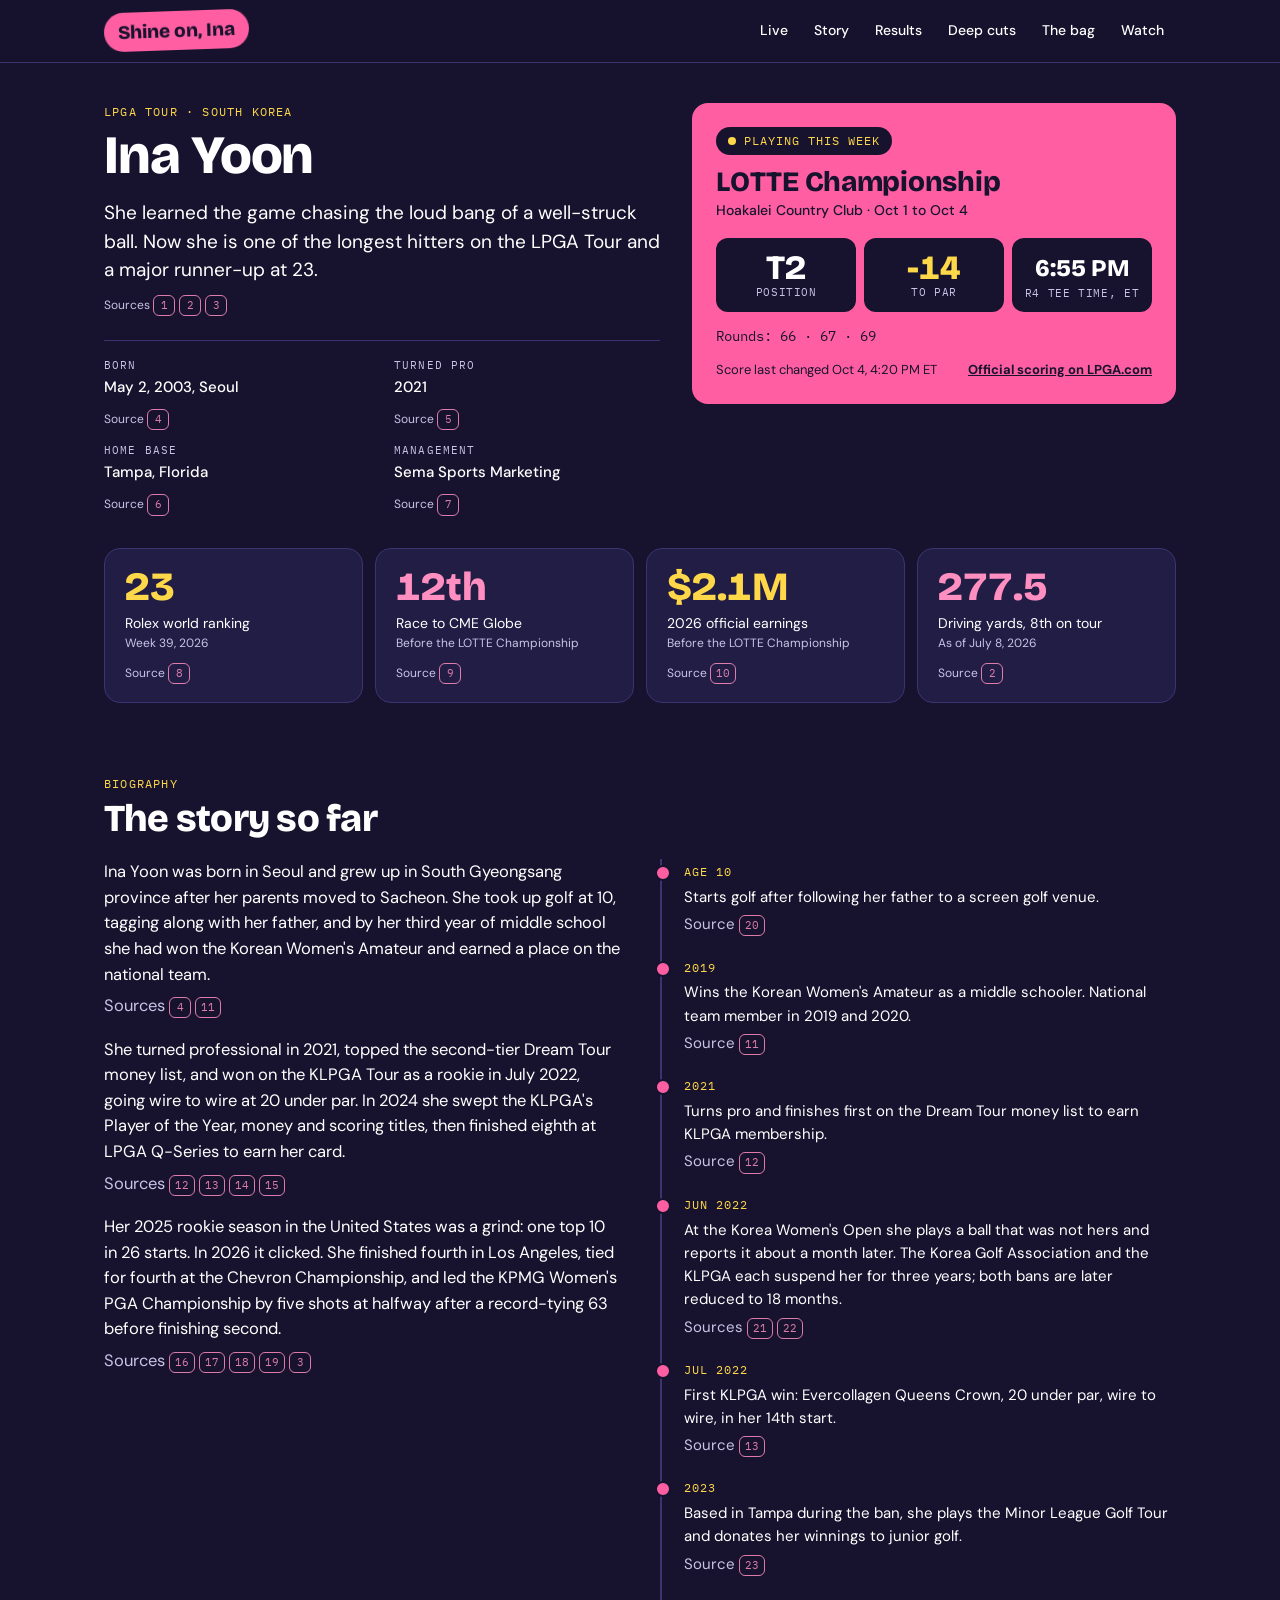
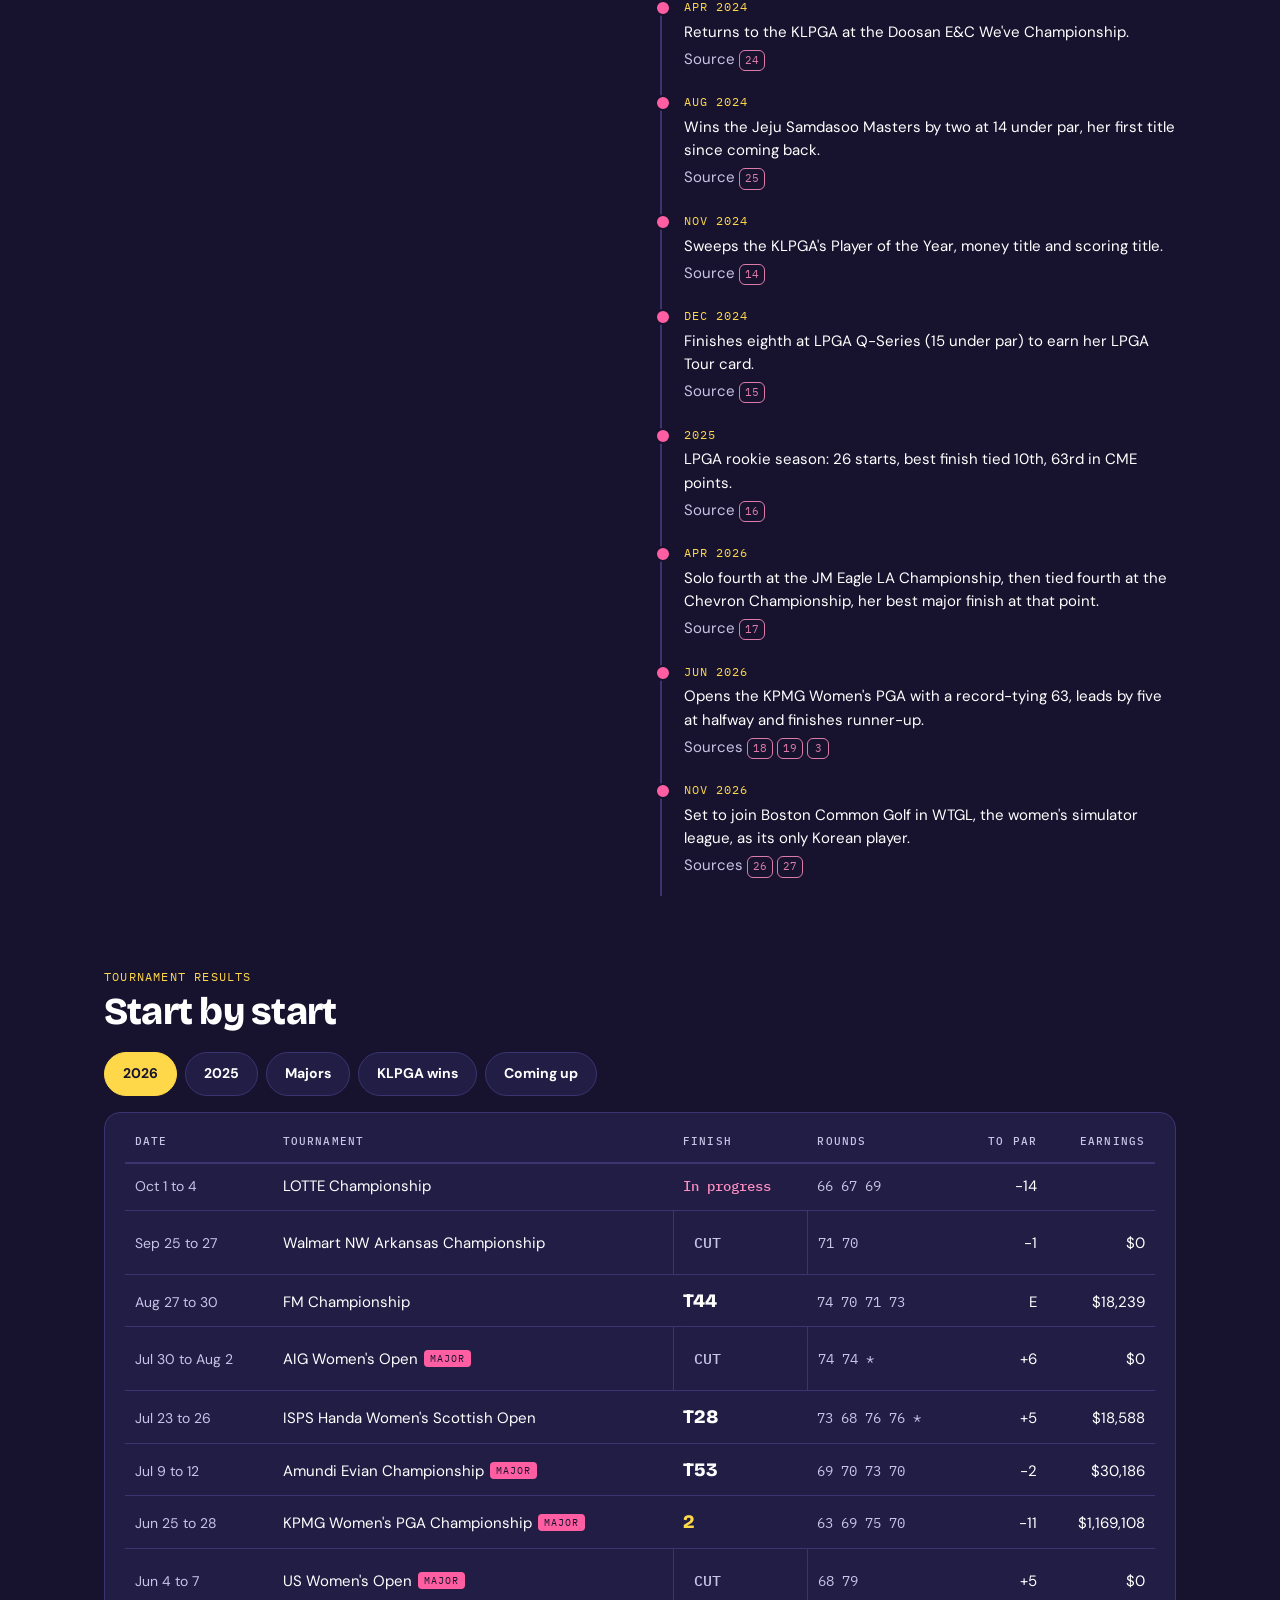
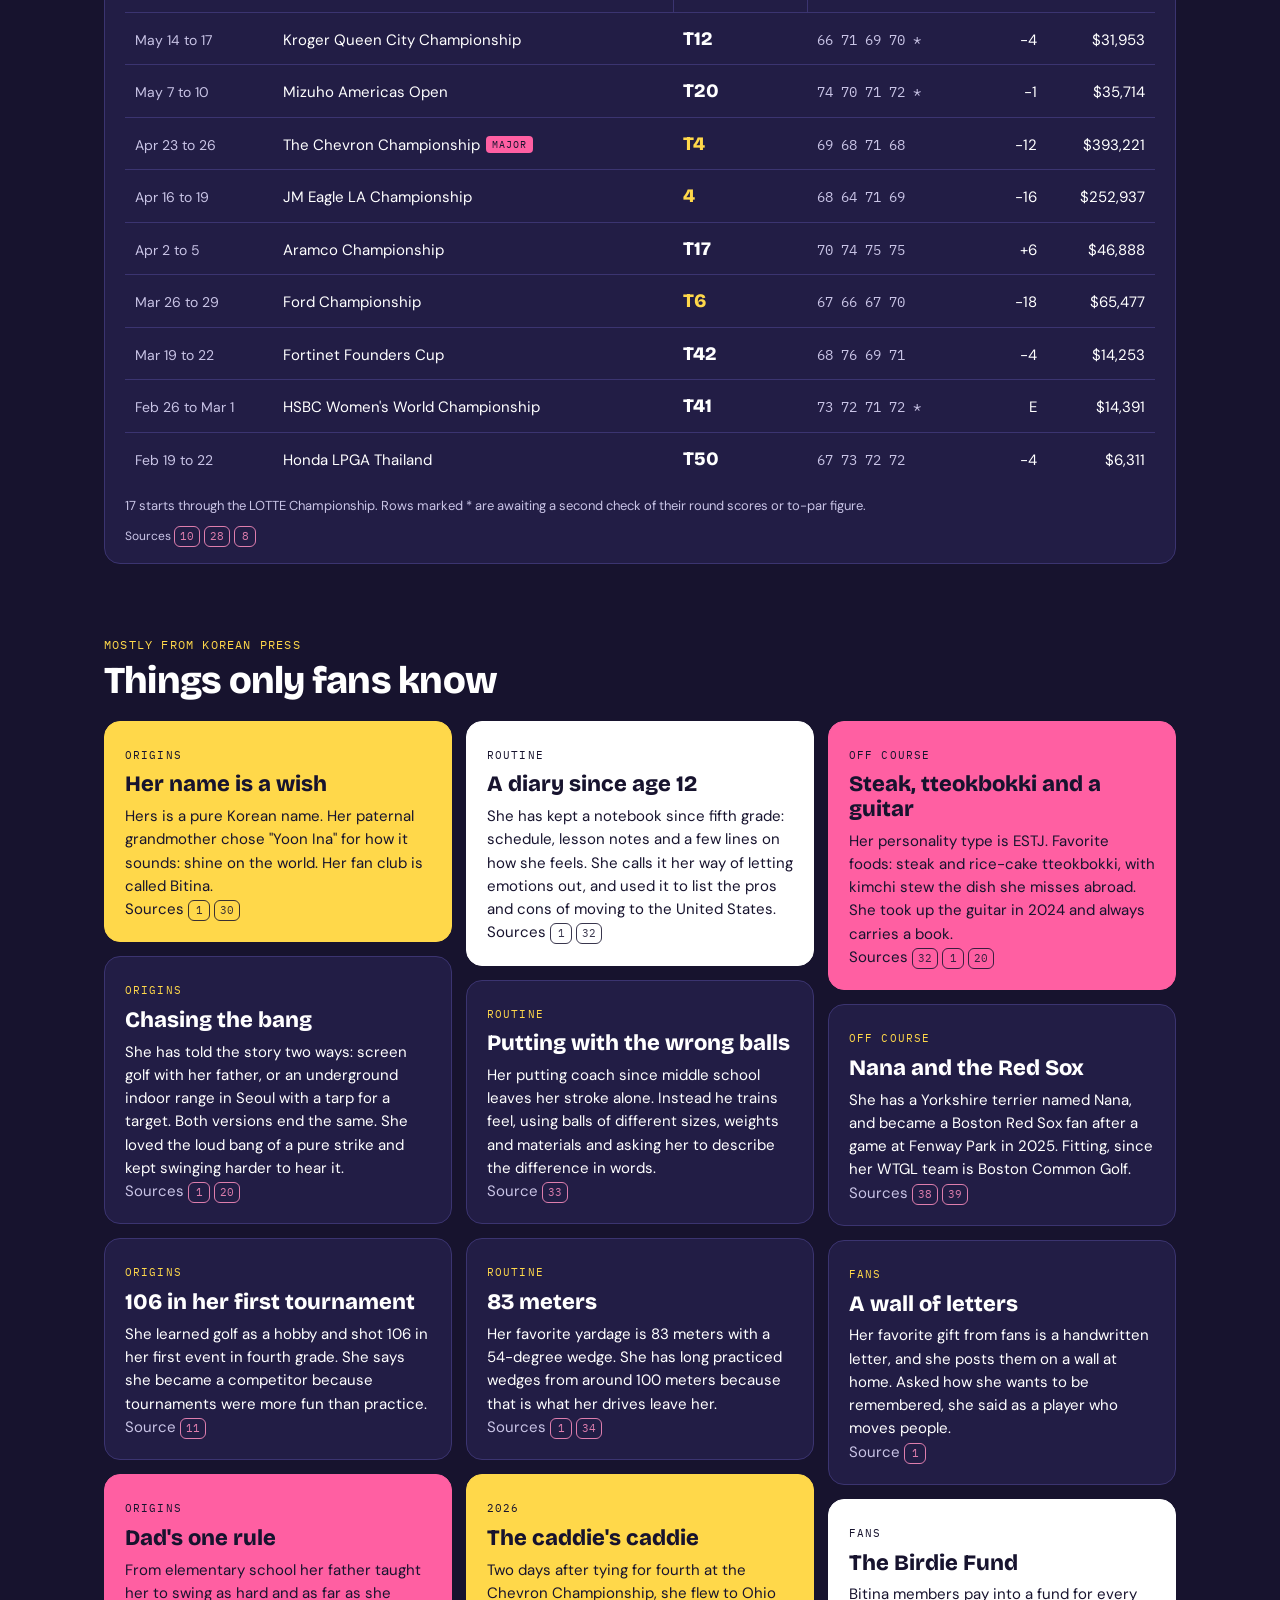
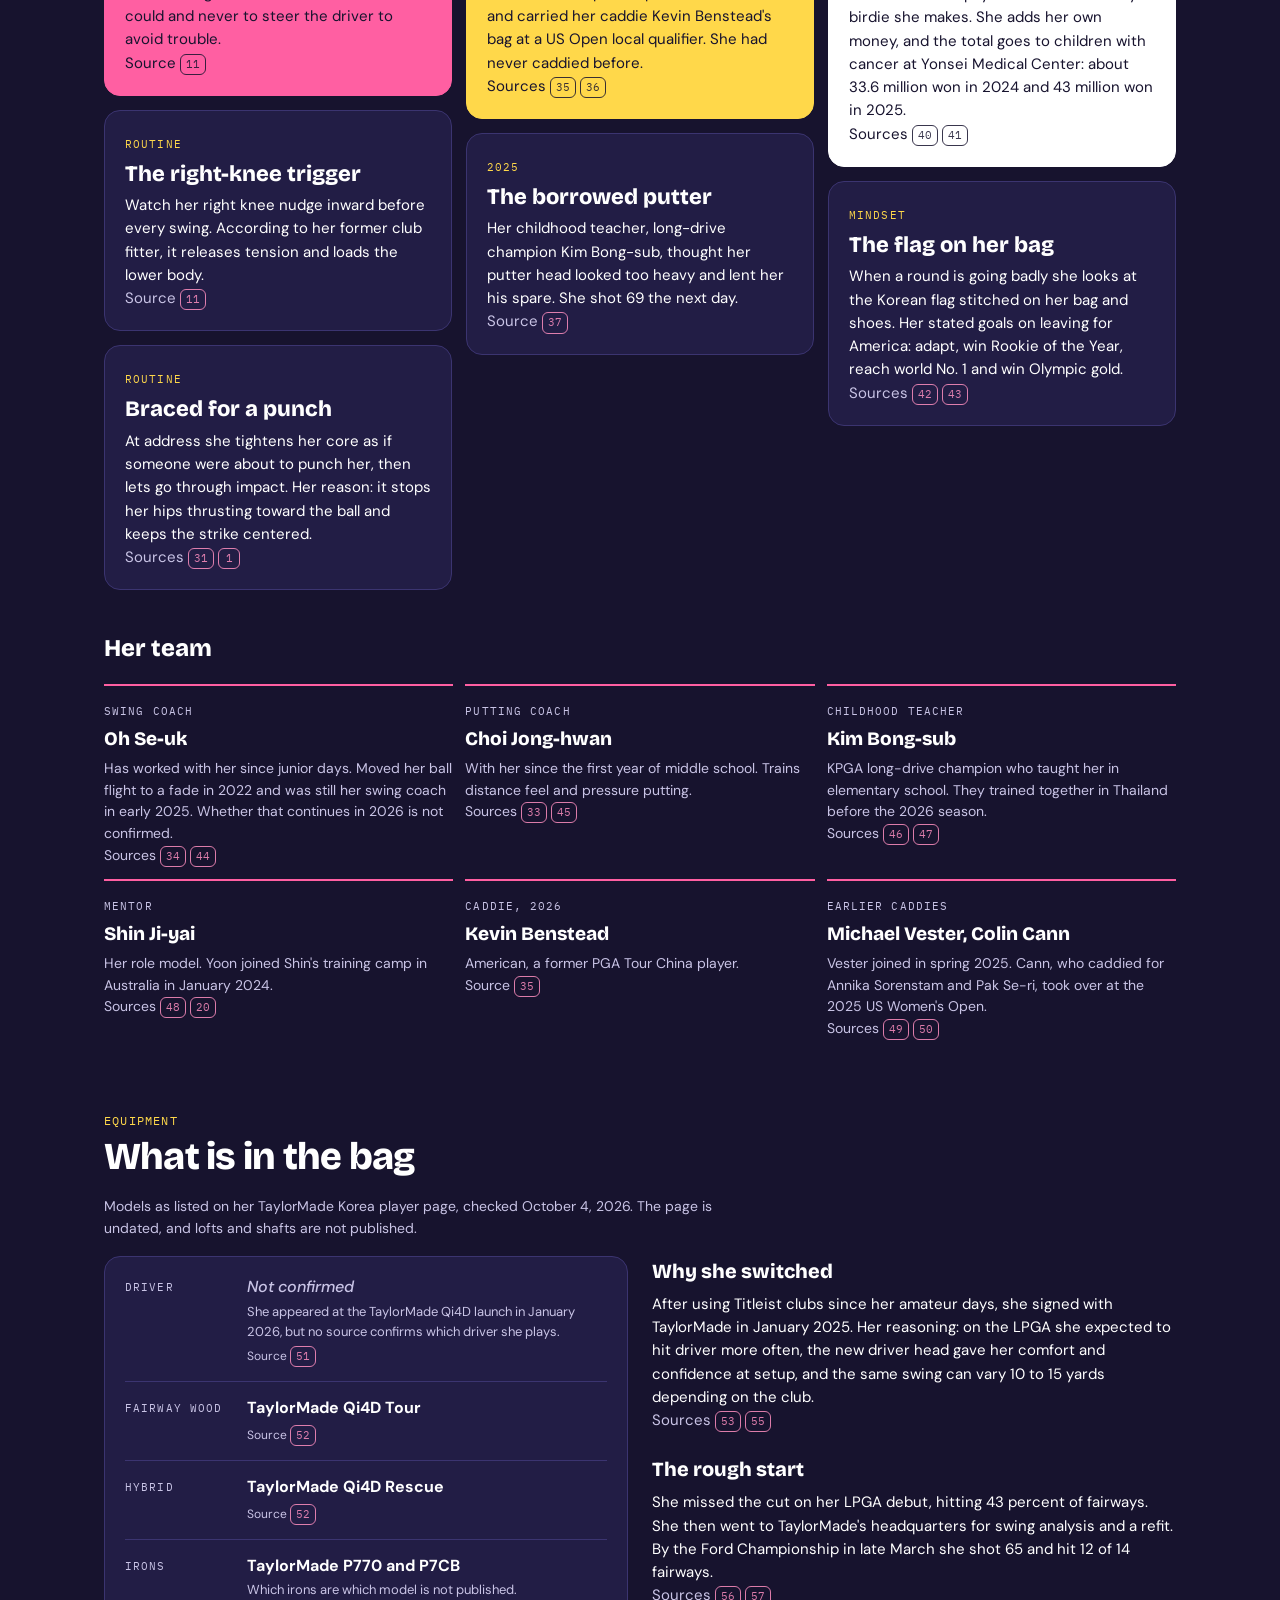
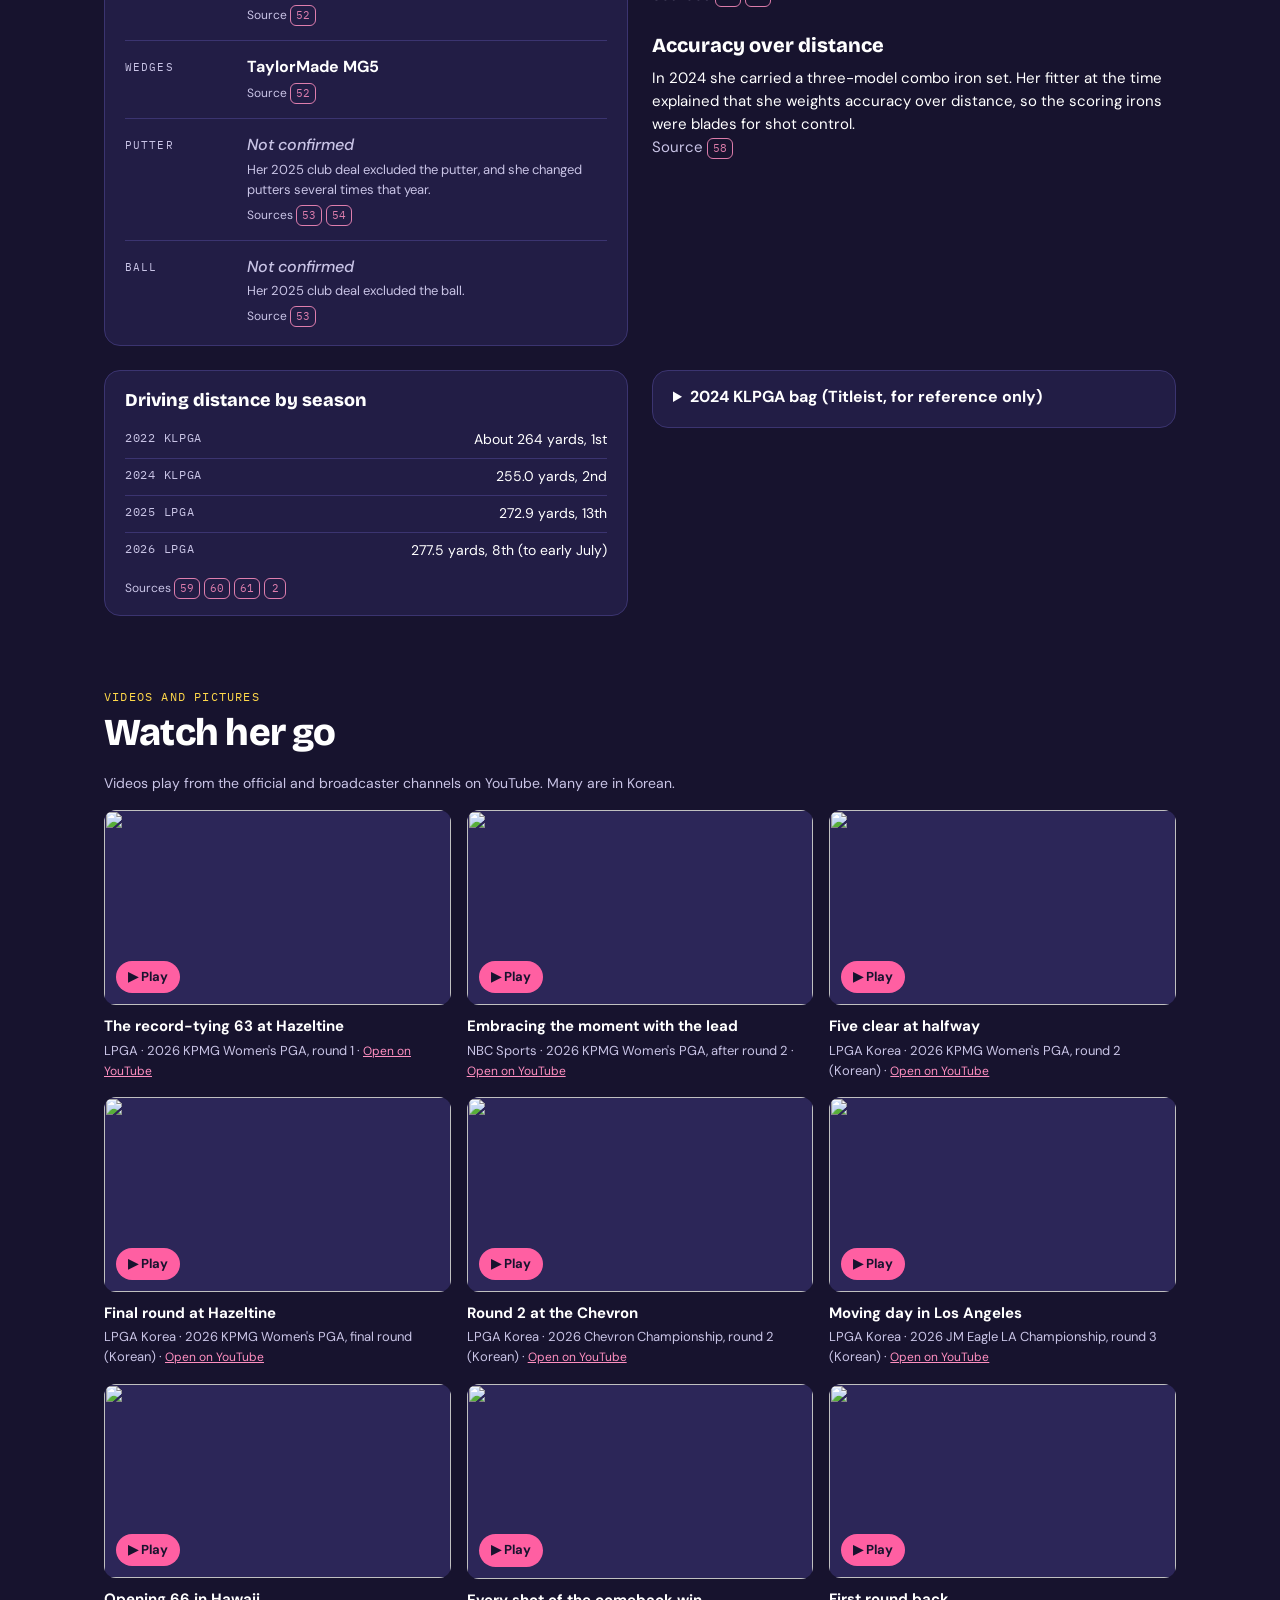
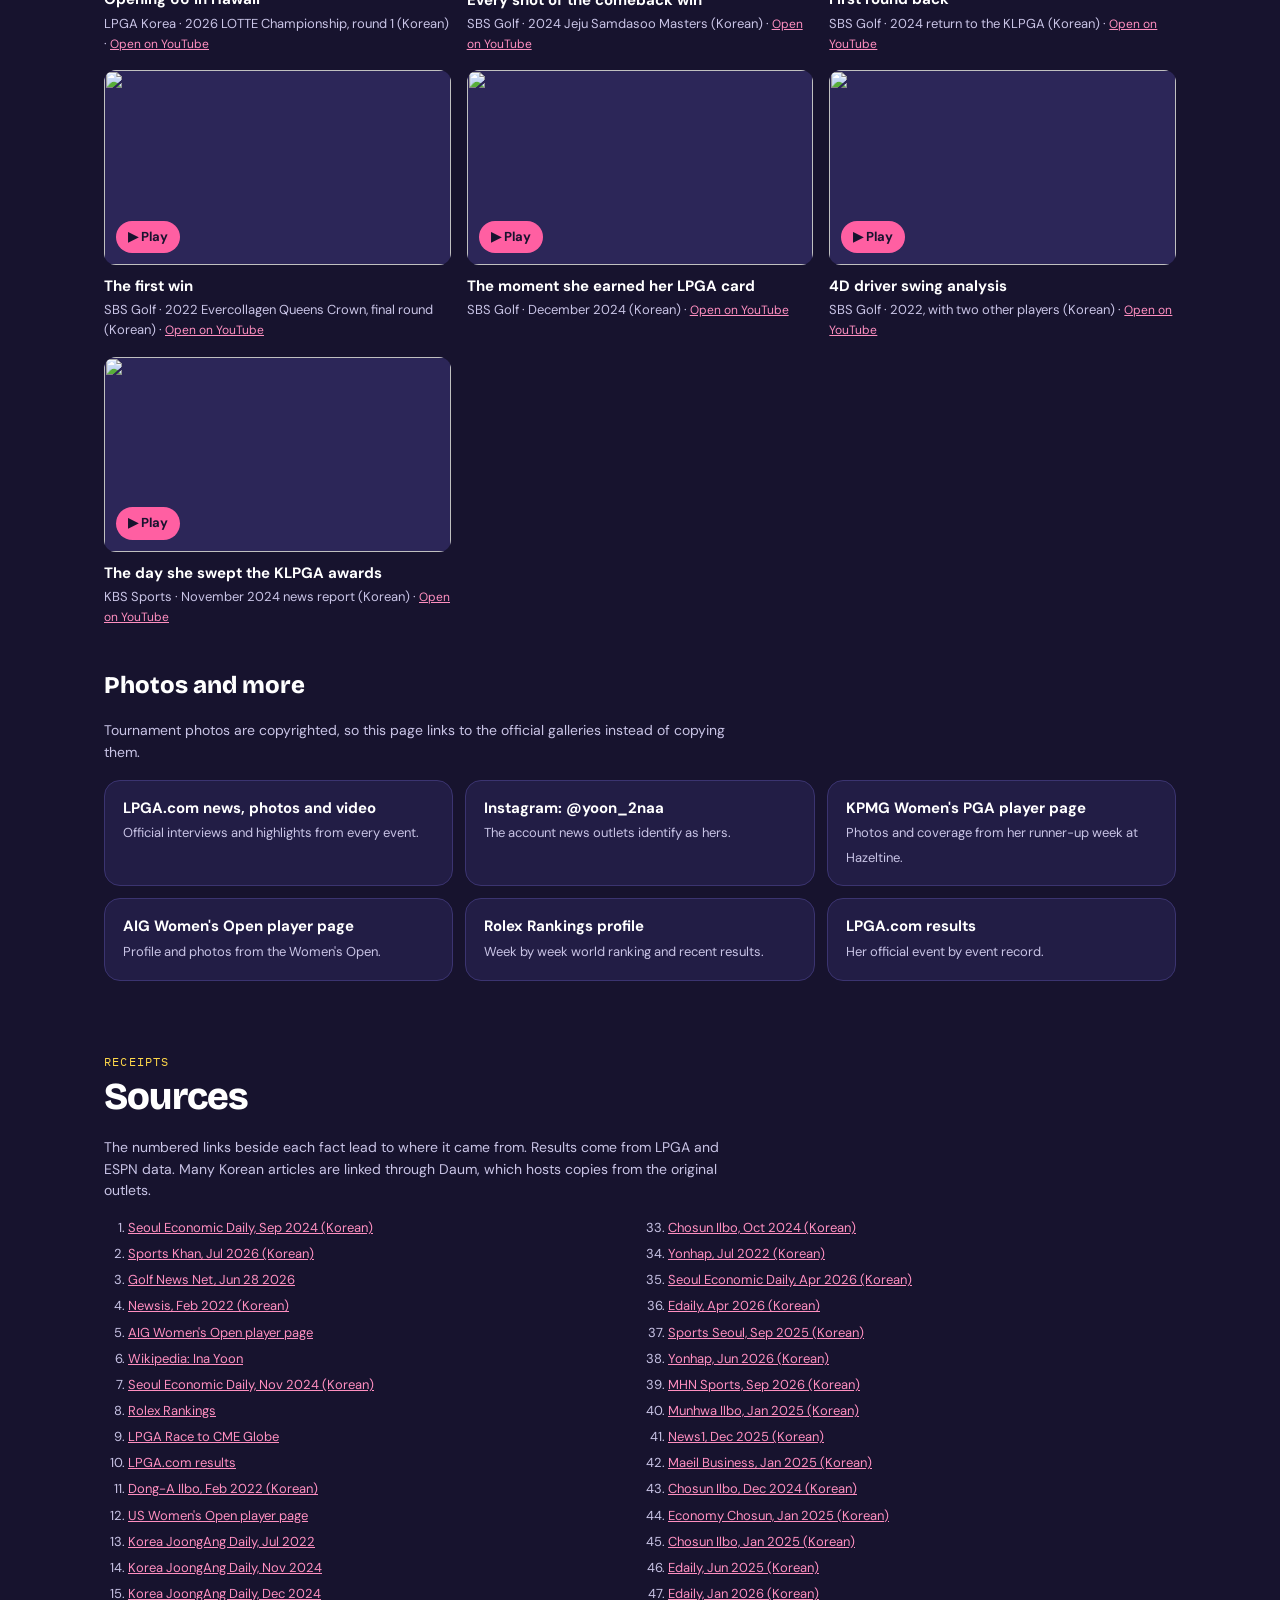
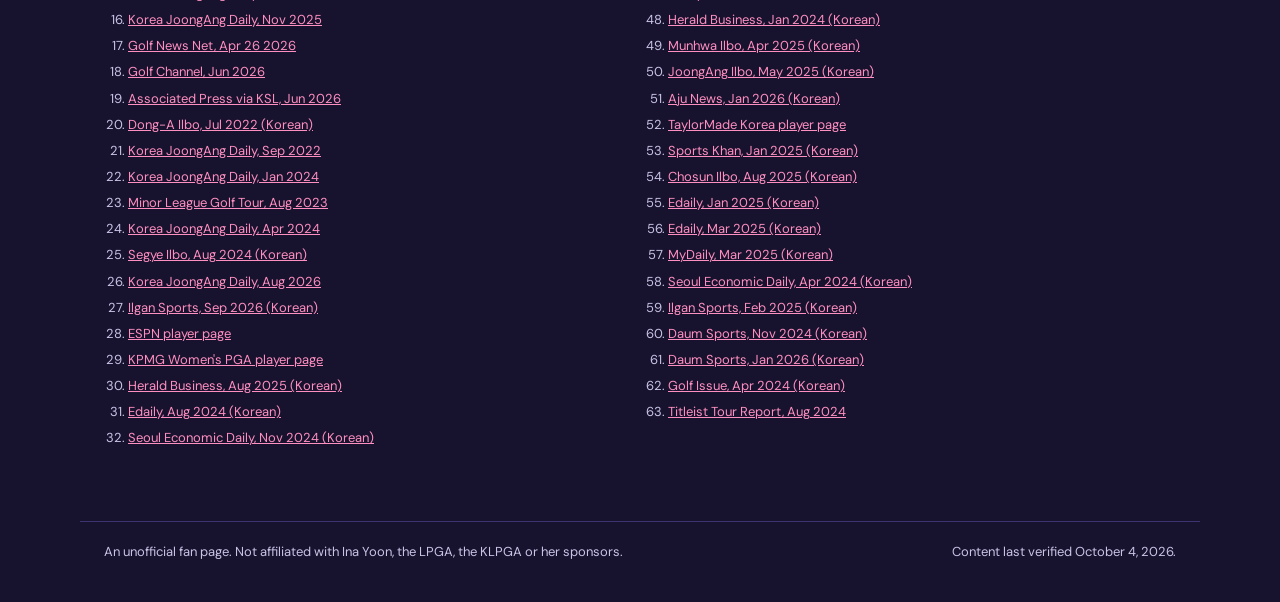
==== index.html @ caa96d56 "Add files via upload" ====
<!doctype html>
<html lang="en">
<head>
<meta charset="utf-8">
<meta name="viewport" content="width=device-width, initial-scale=1">
<title>Ina Yoon Fan Page: Scores, Stories and Deep Cuts</title>
<meta name="description" content="An unofficial fan page for LPGA golfer Ina Yoon: live tournament progress, results, biography, what is in her bag, and stories from Korean press.">
<link rel="preconnect" href="https://fonts.googleapis.com">
<link rel="preconnect" href="https://fonts.gstatic.com" crossorigin>
<link rel="stylesheet" href="https://fonts.googleapis.com/css2?family=Bricolage+Grotesque:opsz,wght@12..96,600;12..96,800&family=DM+Sans:wght@400;500;700&family=IBM+Plex+Mono:wght@400;500&display=swap">
<link rel="icon" href="assets/favicon.svg" type="image/svg+xml">
<link rel="stylesheet" href="assets/style.css">
</head>
<body>
<a class="skip" href="#main">Skip to content</a>

<header class="top">
  <div class="wrap top-in">
    <a class="brand" href="#top" aria-label="Ina Yoon fan page, back to top">Shine on, Ina</a>
    <nav aria-label="Sections">
      <a href="#live">Live</a>
      <a href="#story">Story</a>
      <a href="#results">Results</a>
      <a href="#deep-cuts">Deep cuts</a>
      <a href="#bag">The bag</a>
      <a href="#watch">Watch</a>
    </nav>
  </div>
</header>

<main id="main">
  <section id="top" class="wrap intro">
    <div class="intro-text">
      <p class="kicker" id="kicker"></p>
      <h1 id="name"></h1>
      <p class="quote" id="quote"></p>
      <dl class="facts" id="facts"></dl>
    </div>
    <aside id="live" class="live" aria-live="polite" aria-label="Current tournament"></aside>
  </section>

  <section class="wrap stats" id="stats" aria-label="Key numbers"></section>

  <section id="story" class="wrap sec">
    <div class="sec-head"><p class="label">Biography</p><h2>The story so far</h2></div>
    <div class="story">
      <div class="bio" id="bio"></div>
      <ol class="timeline" id="timeline"></ol>
    </div>
  </section>

  <section id="results" class="wrap sec">
    <div class="sec-head"><p class="label">Tournament results</p><h2>Start by start</h2></div>
    <div class="tabs" role="tablist" aria-label="Results views" id="tabs"></div>
    <div id="results-panel" class="panel" role="tabpanel"></div>
  </section>

  <section id="deep-cuts" class="wrap sec">
    <div class="sec-head"><p class="label">Mostly from Korean press</p><h2>Things only fans know</h2></div>
    <div class="cuts" id="cuts"></div>
    <h3 class="sub">Her team</h3>
    <div class="team" id="team"></div>
  </section>

  <section id="bag" class="wrap sec">
    <div class="sec-head"><p class="label">Equipment</p><h2>What is in the bag</h2></div>
    <p class="asof" id="bag-asof"></p>
    <div class="bag">
      <div id="bag-list" class="bag-list"></div>
      <div id="bag-story" class="bag-story"></div>
    </div>
    <div class="bag-extra">
      <div id="bag-numbers"></div>
      <details id="bag-old"></details>
    </div>
  </section>

  <section id="watch" class="wrap sec">
    <div class="sec-head"><p class="label">Videos and pictures</p><h2>Watch her go</h2></div>
    <p class="asof">Videos play from the official and broadcaster channels on YouTube. Many are in Korean.</p>
    <div class="videos" id="videos"></div>
    <h3 class="sub">Photos and more</h3>
    <p class="asof">Tournament photos are copyrighted, so this page links to the official galleries instead of copying them.</p>
    <div class="links" id="links"></div>
  </section>

  <section id="sources" class="wrap sec">
    <div class="sec-head"><p class="label">Receipts</p><h2>Sources</h2></div>
    <p class="asof">The numbered links beside each fact lead to where it came from. Results come from LPGA and ESPN data. Many Korean articles are linked through Daum, which hosts copies from the original outlets.</p>
    <ol class="sources" id="source-list"></ol>
  </section>
</main>

<footer class="wrap foot">
  <p>An unofficial fan page. Not affiliated with Ina Yoon, the LPGA, the KLPGA or her sponsors.</p>
  <p id="verified"></p>
</footer>

<script src="data/content.js"></script>
<script src="assets/app.js"></script>
</body>
</html>
---- assets/style.css ----
:root {
  --ink: #17132E;
  --panel: #221D45;
  --panel-2: #2C2658;
  --line: #3B3470;
  --text: #FFFFFF;
  --muted: #C9C4E6;
  --pink: #FF5FA2;
  --pink-soft: #FF8FC0;
  --yellow: #FFD84A;
  --display: "Bricolage Grotesque", "Arial Narrow", sans-serif;
  --body: "DM Sans", "Segoe UI", sans-serif;
  --mono: "IBM Plex Mono", "Consolas", monospace;
  --r: 16px;
}
* { box-sizing: border-box; }
html { scroll-behavior: smooth; scroll-padding-top: 76px; }
body { margin: 0; background: var(--ink); color: var(--text); font-family: var(--body); font-size: 16px; line-height: 1.55; -webkit-font-smoothing: antialiased; }
a { color: var(--pink-soft); }
a:hover { color: #fff; }
:focus-visible { outline: 3px solid var(--yellow); outline-offset: 2px; border-radius: 4px; }
.wrap { max-width: 1120px; margin: 0 auto; padding-left: 24px; padding-right: 24px; }
.skip { position: absolute; left: -999px; top: 8px; background: var(--yellow); color: var(--ink); padding: 8px 14px; border-radius: 8px; z-index: 20; }
.skip:focus { left: 8px; }

/* Header */
.top { position: sticky; top: 0; z-index: 10; background: rgba(23, 19, 46, 0.94); border-bottom: 1px solid var(--line); backdrop-filter: blur(6px); }
.top-in { display: flex; flex-wrap: wrap; gap: 8px 16px; align-items: center; justify-content: space-between; padding-top: 10px; padding-bottom: 10px; }
.brand { font-family: var(--display); font-weight: 800; font-size: 19px; background: var(--pink); color: var(--ink); padding: 5px 14px; border-radius: 999px; transform: rotate(-2deg); text-decoration: none; }
.brand:hover { color: var(--ink); transform: rotate(0deg); }
.top nav { display: flex; flex-wrap: wrap; gap: 2px; }
.top nav a { color: var(--text); text-decoration: none; font-size: 14px; font-weight: 500; padding: 10px 12px; border-radius: 999px; }
.top nav a:hover { background: var(--panel-2); }

/* Intro: deliberately compact, information first */
.intro { display: grid; grid-template-columns: minmax(0, 1.15fr) minmax(0, 1fr); gap: 32px; padding-top: 40px; padding-bottom: 24px; align-items: start; }
.kicker, .label { font-family: var(--mono); font-size: 12px; letter-spacing: 0.1em; text-transform: uppercase; color: var(--yellow); margin: 0; }
h1 { font-family: var(--display); font-weight: 800; font-size: clamp(38px, 5vw, 54px); line-height: 1; letter-spacing: -0.02em; margin: 8px 0 0; }
h1 span { color: var(--pink); }
.quote { font-size: 19px; line-height: 1.5; margin: 16px 0 0; color: var(--text); max-width: 34em; }
.facts { display: grid; grid-template-columns: repeat(2, minmax(0, 1fr)); gap: 12px 24px; margin: 24px 0 0; padding-top: 16px; border-top: 1px solid var(--line); }
.facts dt { font-family: var(--mono); font-size: 11px; letter-spacing: 0.1em; text-transform: uppercase; color: var(--muted); }
.facts dd { margin: 2px 0 0; font-size: 15px; font-weight: 500; }

/* Live card */
.live { background: var(--pink); color: var(--ink); border-radius: var(--r); padding: 24px; }
.live .badge { display: inline-flex; align-items: center; gap: 8px; background: var(--ink); color: var(--yellow); font-family: var(--mono); font-size: 12px; letter-spacing: 0.08em; text-transform: uppercase; padding: 5px 12px; border-radius: 999px; }
.live .dot { width: 8px; height: 8px; border-radius: 50%; background: var(--yellow); }
.live .dot.on { animation: pulse 1.6s infinite; }
@keyframes pulse { 50% { opacity: 0.25; } }
@media (prefers-reduced-motion: reduce) { .live .dot.on { animation: none; } html { scroll-behavior: auto; } }
.live h2 { font-family: var(--display); font-weight: 800; font-size: 28px; line-height: 1.1; margin: 12px 0 2px; letter-spacing: -0.01em; }
.live .where { font-size: 14px; font-weight: 500; margin: 0; }
.live .nums { display: grid; grid-template-columns: repeat(3, minmax(0, 1fr)); gap: 8px; margin-top: 16px; }
.live .num { background: var(--ink); color: var(--text); border-radius: 12px; padding: 12px 8px; text-align: center; }
.live .num b { display: block; font-family: var(--display); font-weight: 800; font-size: 34px; line-height: 1.05; font-variant-numeric: tabular-nums; }
.live .num.hi b { color: var(--yellow); }
.live .num.sm b { font-size: 24px; line-height: 1.5; white-space: nowrap; }
.live .num span { display: block; font-family: var(--mono); font-size: 10.5px; line-height: 1.4; letter-spacing: 0.06em; text-transform: uppercase; color: var(--muted); }
.live .rounds { font-family: var(--mono); font-size: 14px; margin: 14px 0 0; }
.live .meta { font-size: 13px; margin: 12px 0 0; display: flex; flex-wrap: wrap; gap: 4px 16px; justify-content: space-between; }
.live a { color: var(--ink); font-weight: 700; }

/* Stats */
.stats { display: grid; grid-template-columns: repeat(4, minmax(0, 1fr)); gap: 12px; padding-top: 8px; }
.stat { background: var(--panel); border: 1px solid var(--line); border-radius: var(--r); padding: 18px 20px; }
.stat b { display: block; font-family: var(--display); font-weight: 800; font-size: 40px; line-height: 1; font-variant-numeric: tabular-nums; }
.stat.yellow b { color: var(--yellow); }
.stat.pink b { color: var(--pink-soft); }
.stat .k { font-size: 14px; margin-top: 6px; }
.stat .n { font-size: 12px; color: var(--muted); }

/* Sections */
.sec { padding-top: 72px; }
.sec-head { margin-bottom: 20px; }
h2 { font-family: var(--display); font-weight: 800; font-size: clamp(28px, 4vw, 38px); line-height: 1.05; letter-spacing: -0.02em; margin: 6px 0 0; }
h3.sub { font-family: var(--display); font-weight: 800; font-size: 24px; margin: 40px 0 16px; }
.asof { color: var(--muted); font-size: 14px; margin: 0 0 16px; max-width: 46em; }
.src { font-size: 12px; margin: 10px 0 0; color: var(--muted); }
.src a { display: inline-block; min-width: 22px; text-align: center; margin-right: 4px; padding: 1px 5px; border: 1px solid currentColor; border-radius: 6px; font-family: var(--mono); font-size: 11px; text-decoration: none; opacity: 0.85; }
.src a:hover { opacity: 1; }

/* Story */
.story { display: grid; grid-template-columns: minmax(0, 1fr) minmax(0, 1fr); gap: 40px; align-items: start; }
.bio p { margin: 0 0 6px; font-size: 16.5px; }
.bio .src { margin: 0 0 18px; }
.timeline { list-style: none; margin: 0; padding: 0; border-left: 2px solid var(--line); }
.timeline li { position: relative; padding: 0 0 18px 22px; }
.timeline li::before { content: ""; position: absolute; left: -7px; top: 6px; width: 12px; height: 12px; border-radius: 50%; background: var(--pink); border: 2px solid var(--ink); }
.timeline .y { font-family: var(--mono); font-size: 12px; letter-spacing: 0.08em; text-transform: uppercase; color: var(--yellow); }
.timeline p { margin: 2px 0 0; font-size: 15px; }
.timeline .src { margin-top: 4px; }

/* Results */
.tabs { display: flex; flex-wrap: wrap; gap: 8px; margin-bottom: 16px; }
.tabs button { font: inherit; font-weight: 700; font-size: 14px; color: var(--text); background: var(--panel); border: 1px solid var(--line); border-radius: 999px; padding: 10px 18px; min-height: 44px; cursor: pointer; }
.tabs button:hover { background: var(--panel-2); }
.tabs button[aria-selected="true"] { background: var(--yellow); color: var(--ink); border-color: var(--yellow); }
.panel { background: var(--panel); border: 1px solid var(--line); border-radius: var(--r); padding: 8px 20px 16px; }
.scroll { overflow-x: auto; }
table { width: 100%; border-collapse: collapse; font-size: 15px; min-width: 640px; }
th { text-align: left; font-family: var(--mono); font-weight: 500; font-size: 11px; letter-spacing: 0.1em; text-transform: uppercase; color: var(--muted); padding: 12px 10px; border-bottom: 2px solid var(--line); }
td { padding: 11px 10px; border-bottom: 1px solid var(--line); vertical-align: baseline; }
tr:last-child td { border-bottom: 0; }
td.num, th.num { text-align: right; font-variant-numeric: tabular-nums; }
td.fin { font-family: var(--display); font-weight: 800; font-size: 19px; white-space: nowrap; }
td.fin.hi { color: var(--yellow); }
td.fin.cut { color: var(--muted); font-size: 15px; font-family: var(--mono); font-weight: 500; }
td.fin.now { color: var(--pink-soft); font-size: 14px; font-family: var(--mono); font-weight: 500; }
td.rd { font-family: var(--mono); font-size: 14px; color: var(--muted); white-space: nowrap; }
td.date { color: var(--muted); white-space: nowrap; font-size: 14px; }
.maj { font-family: var(--mono); font-size: 10px; letter-spacing: 0.1em; color: var(--ink); background: var(--pink); border-radius: 4px; padding: 2px 6px; margin-left: 6px; vertical-align: 2px; }
.panel .note { font-size: 13px; color: var(--muted); margin: 12px 0 0; }
.wins { display: grid; grid-template-columns: repeat(2, minmax(0, 1fr)); gap: 12px; margin: 12px 0; }
.win { background: var(--panel-2); border-radius: 12px; padding: 16px; }
.win h4 { font-family: var(--display); font-weight: 800; font-size: 20px; margin: 4px 0; }
.win .d { font-family: var(--mono); font-size: 12px; color: var(--yellow); letter-spacing: 0.08em; text-transform: uppercase; }
.win p { margin: 0; font-size: 14px; color: var(--muted); }

/* Deep cuts */
.cuts { columns: 3 280px; column-gap: 14px; }
.cut { break-inside: avoid; margin: 0 0 14px; background: var(--panel); border: 1px solid var(--line); border-radius: var(--r); padding: 20px; }
.cut .tag { font-family: var(--mono); font-size: 11px; letter-spacing: 0.1em; text-transform: uppercase; color: var(--yellow); }
.cut h3 { font-family: var(--display); font-weight: 800; font-size: 22px; line-height: 1.12; margin: 6px 0 8px; }
.cut p { margin: 0; font-size: 15px; }
.cut.yellow { background: var(--yellow); border-color: var(--yellow); color: var(--ink); }
.cut.pink { background: var(--pink); border-color: var(--pink); color: var(--ink); }
.cut.white { background: #fff; border-color: #fff; color: var(--ink); }
.cut.yellow .tag, .cut.pink .tag, .cut.white .tag, .cut.yellow .src, .cut.pink .src, .cut.white .src { color: var(--ink); }
.cut.yellow a, .cut.pink a, .cut.white a { color: var(--ink); }
.team { display: grid; grid-template-columns: repeat(3, minmax(0, 1fr)); gap: 12px; }
.mate { border-top: 2px solid var(--pink); padding-top: 12px; }
.mate .role { font-family: var(--mono); font-size: 11px; letter-spacing: 0.1em; text-transform: uppercase; color: var(--muted); }
.mate h4 { font-family: var(--display); font-weight: 800; font-size: 19px; margin: 2px 0 4px; }
.mate p { margin: 0; font-size: 14px; color: var(--muted); }

/* Bag */
.bag { display: grid; grid-template-columns: minmax(0, 1fr) minmax(0, 1fr); gap: 24px; align-items: start; }
.bag-list { background: var(--panel); border: 1px solid var(--line); border-radius: var(--r); padding: 4px 20px; }
.club { display: grid; grid-template-columns: 110px minmax(0, 1fr); gap: 12px; padding: 14px 0; border-bottom: 1px solid var(--line); }
.club:last-child { border-bottom: 0; }
.club .slot { font-family: var(--mono); font-size: 11px; letter-spacing: 0.1em; text-transform: uppercase; color: var(--muted); padding-top: 4px; }
.club .item { font-weight: 700; font-size: 16px; }
.club.unknown .item { color: var(--muted); font-weight: 500; font-style: italic; }
.club .cn { font-size: 13px; color: var(--muted); margin: 2px 0 0; }
.club .src { margin-top: 4px; }
.bag-story article { margin-bottom: 22px; }
.bag-story h3 { font-family: var(--display); font-weight: 800; font-size: 20px; margin: 0 0 6px; }
.bag-story p { margin: 0; font-size: 15px; }
.bag-extra { display: grid; grid-template-columns: minmax(0, 1fr) minmax(0, 1fr); gap: 24px; margin-top: 24px; align-items: start; }
.dist { background: var(--panel); border: 1px solid var(--line); border-radius: var(--r); padding: 16px 20px; }
.dist h3 { font-family: var(--display); font-weight: 800; font-size: 18px; margin: 0 0 8px; }
.dist .row { display: flex; justify-content: space-between; gap: 12px; padding: 7px 0; border-bottom: 1px solid var(--line); font-size: 14px; }
.dist .row:last-of-type { border-bottom: 0; }
.dist .row span:first-child { font-family: var(--mono); font-size: 12px; color: var(--muted); letter-spacing: 0.06em; text-transform: uppercase; }
details { background: var(--panel); border: 1px solid var(--line); border-radius: var(--r); padding: 14px 20px; }
summary { cursor: pointer; font-weight: 700; min-height: 28px; }
details ul { margin: 12px 0 0; padding-left: 18px; font-size: 14px; color: var(--muted); }

/* Videos */
.videos { display: grid; grid-template-columns: repeat(3, minmax(0, 1fr)); gap: 16px; }
.vid .frame { position: relative; aspect-ratio: 16 / 9; border-radius: 12px; overflow: hidden; background: var(--panel-2); }
.vid button { all: unset; cursor: pointer; display: block; width: 100%; height: 100%; position: relative; }
.vid button:focus-visible { outline: 3px solid var(--yellow); outline-offset: -3px; }
.vid img { width: 100%; height: 100%; object-fit: cover; display: block; }
.vid .play { position: absolute; left: 12px; bottom: 12px; background: var(--pink); color: var(--ink); font-weight: 700; font-size: 13px; padding: 6px 12px; border-radius: 999px; display: inline-flex; align-items: center; gap: 6px; }
.vid iframe { position: absolute; inset: 0; width: 100%; height: 100%; border: 0; }
.vid h4 { font-size: 15px; font-weight: 700; margin: 10px 0 2px; }
.vid p { margin: 0; font-size: 13px; color: var(--muted); }
.vid p a { font-size: 12px; }
.links { display: grid; grid-template-columns: repeat(3, minmax(0, 1fr)); gap: 12px; }
.link { display: block; background: var(--panel); border: 1px solid var(--line); border-radius: var(--r); padding: 16px 18px; text-decoration: none; color: var(--text); }
.link:hover { border-color: var(--pink); color: var(--text); }
.link b { display: block; font-size: 15px; }
.link span { font-size: 13px; color: var(--muted); }

/* Sources and footer */
.sources { columns: 2 320px; column-gap: 32px; padding-left: 24px; font-size: 13px; color: var(--muted); margin: 0; }
.sources li { margin-bottom: 6px; break-inside: avoid; }
.foot { margin-top: 72px; padding-top: 20px; padding-bottom: 40px; border-top: 1px solid var(--line); font-size: 13px; color: var(--muted); display: flex; flex-wrap: wrap; gap: 8px 24px; justify-content: space-between; }
.foot p { margin: 0; }

@media (max-width: 860px) {
  .intro, .story, .bag, .bag-extra { grid-template-columns: minmax(0, 1fr); }
  .stats { grid-template-columns: repeat(2, minmax(0, 1fr)); }
  .videos, .links, .team { grid-template-columns: repeat(2, minmax(0, 1fr)); }
  .sec { padding-top: 56px; }
}
@media (max-width: 560px) {
  .wrap { padding-left: 16px; padding-right: 16px; }
  .videos, .links, .team, .wins { grid-template-columns: minmax(0, 1fr); }
  .top nav a { padding: 10px 9px; font-size: 13px; }
  .top { position: static; }
  .stat b { font-size: 32px; }
  .live .num b { font-size: 28px; }
  .club { grid-template-columns: 84px minmax(0, 1fr); }
}
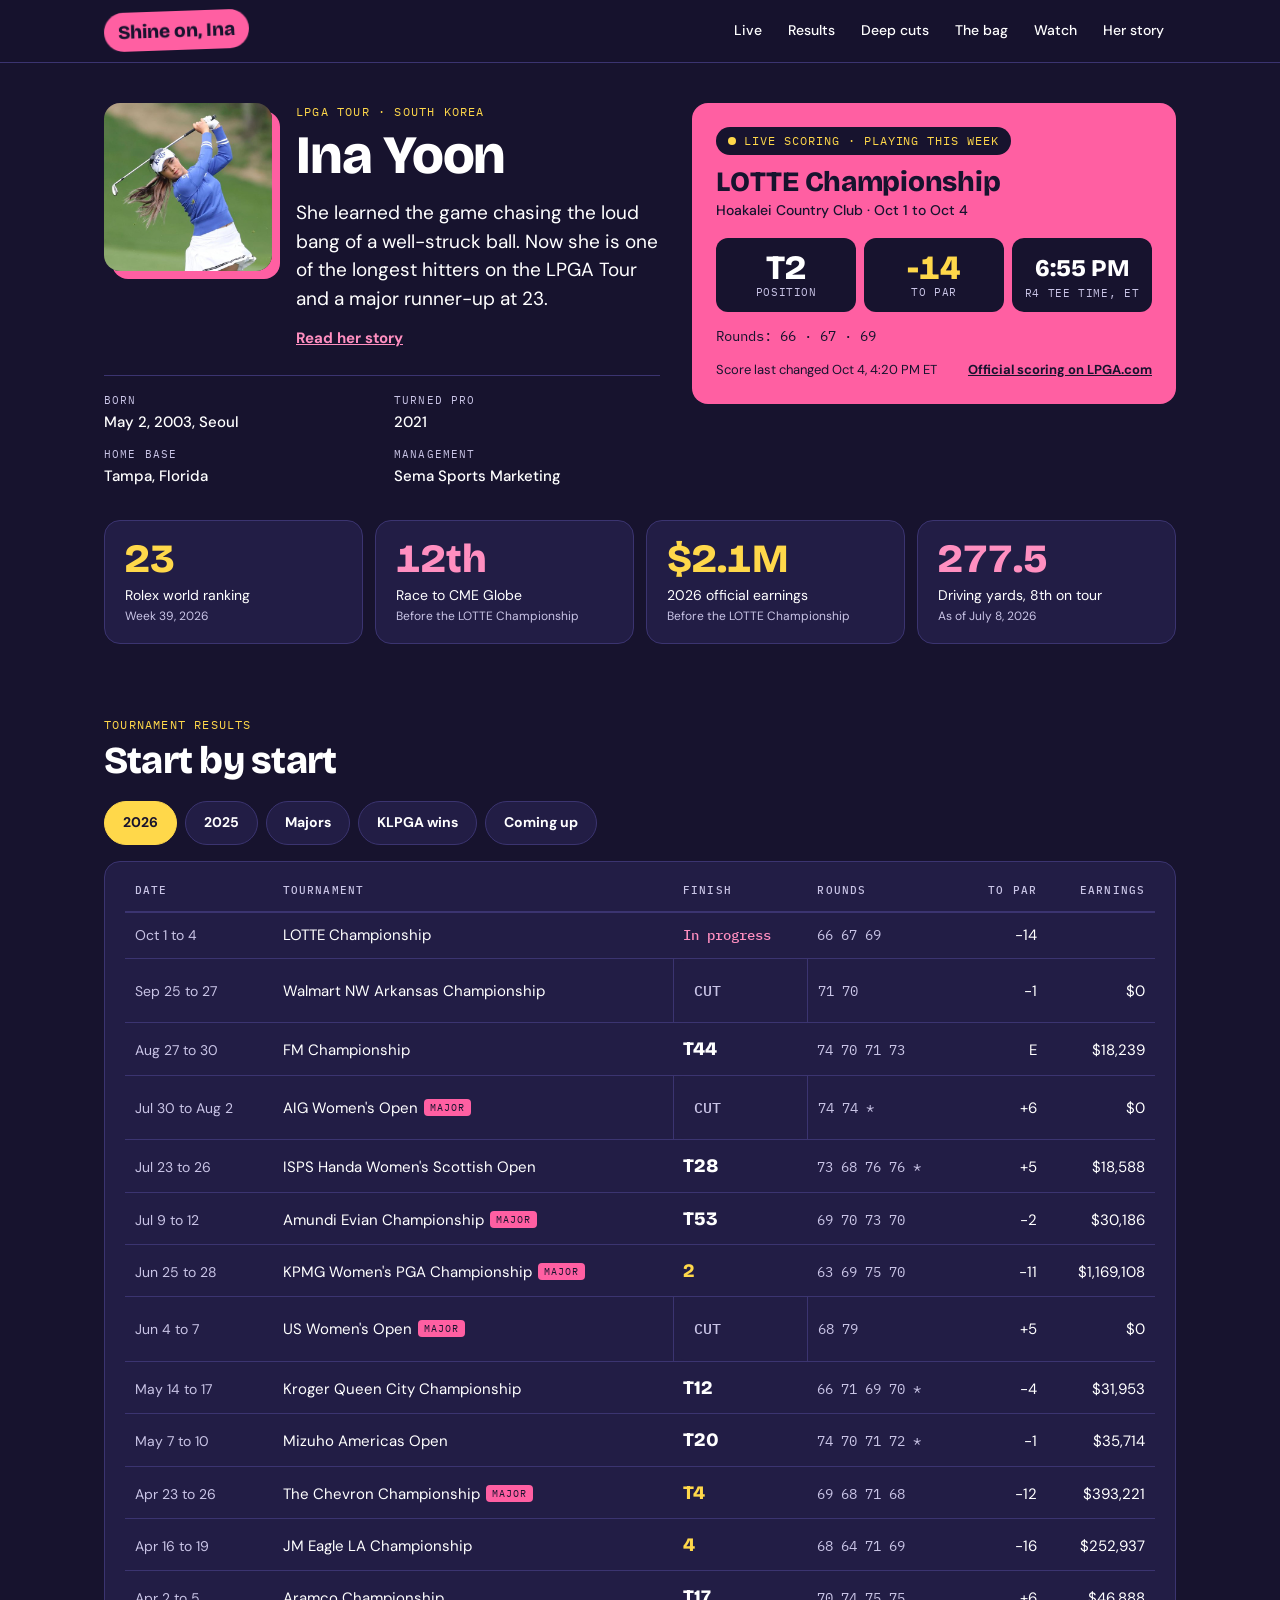
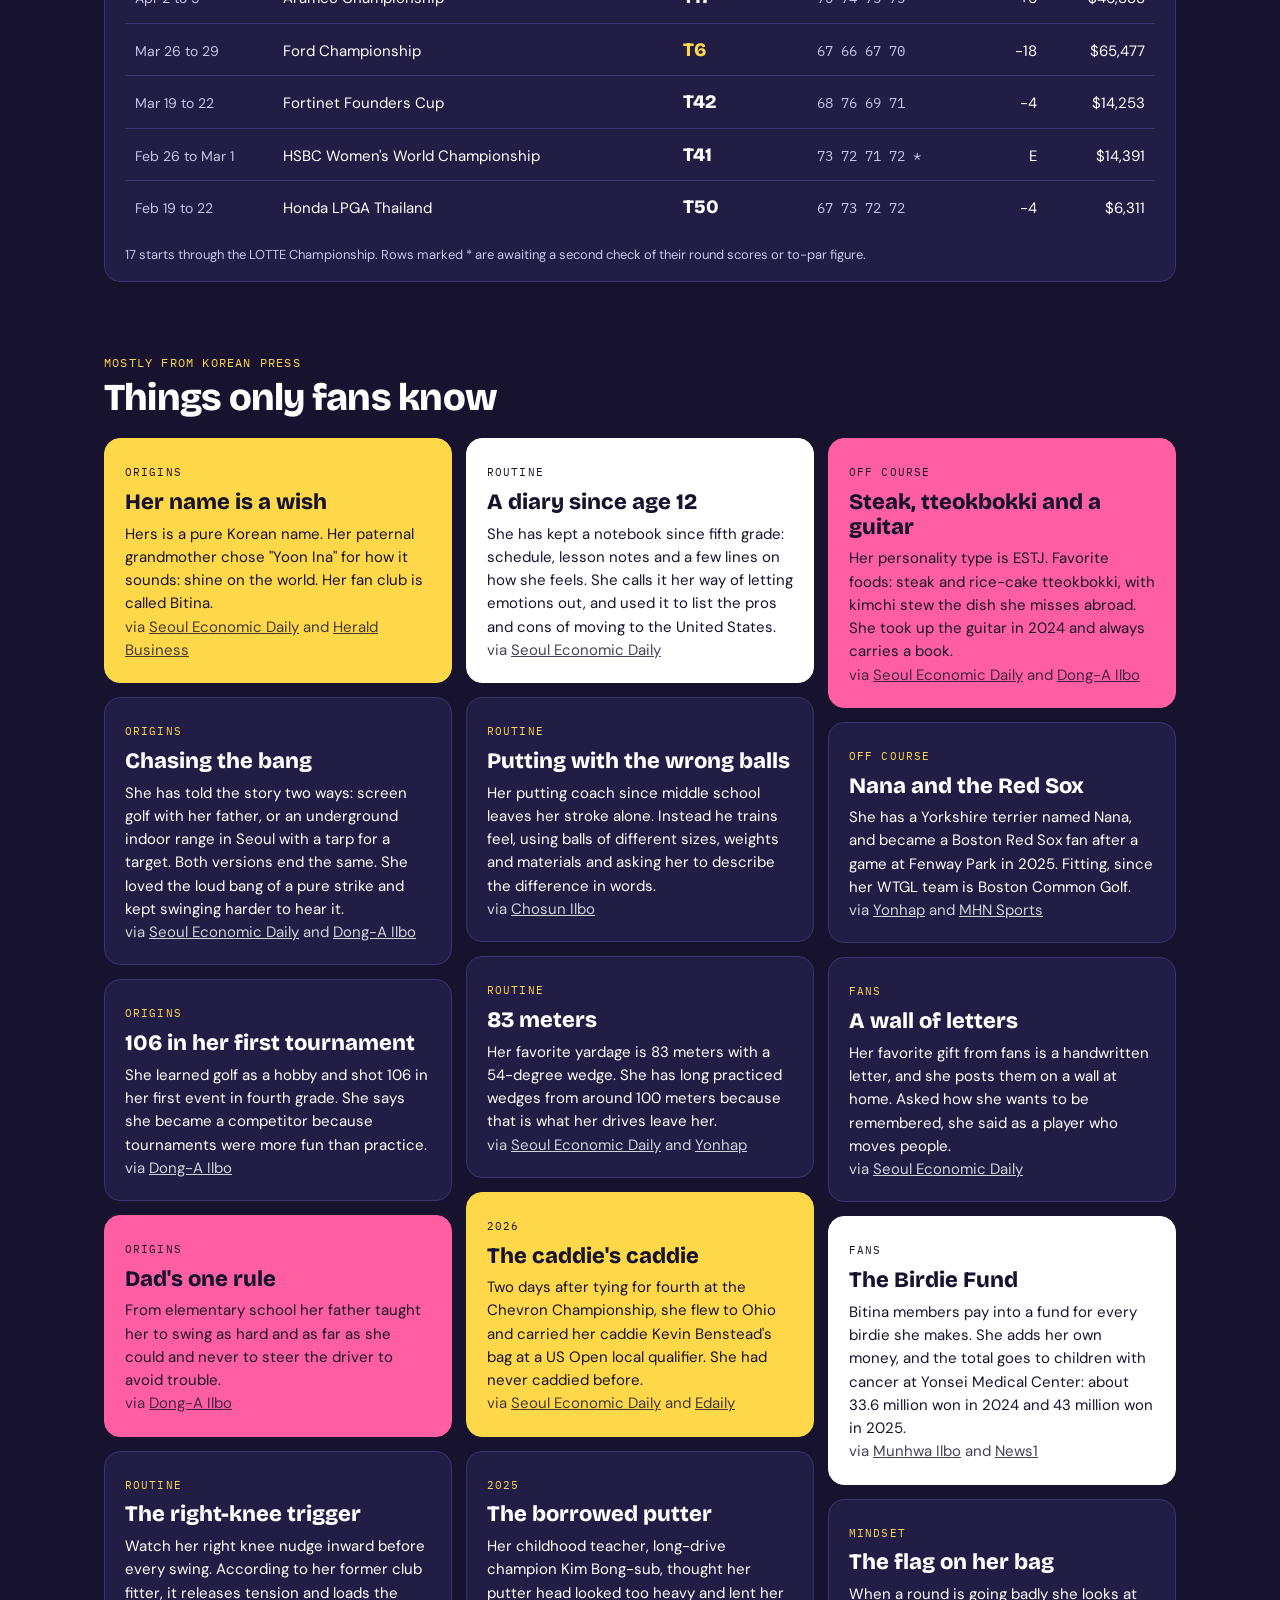
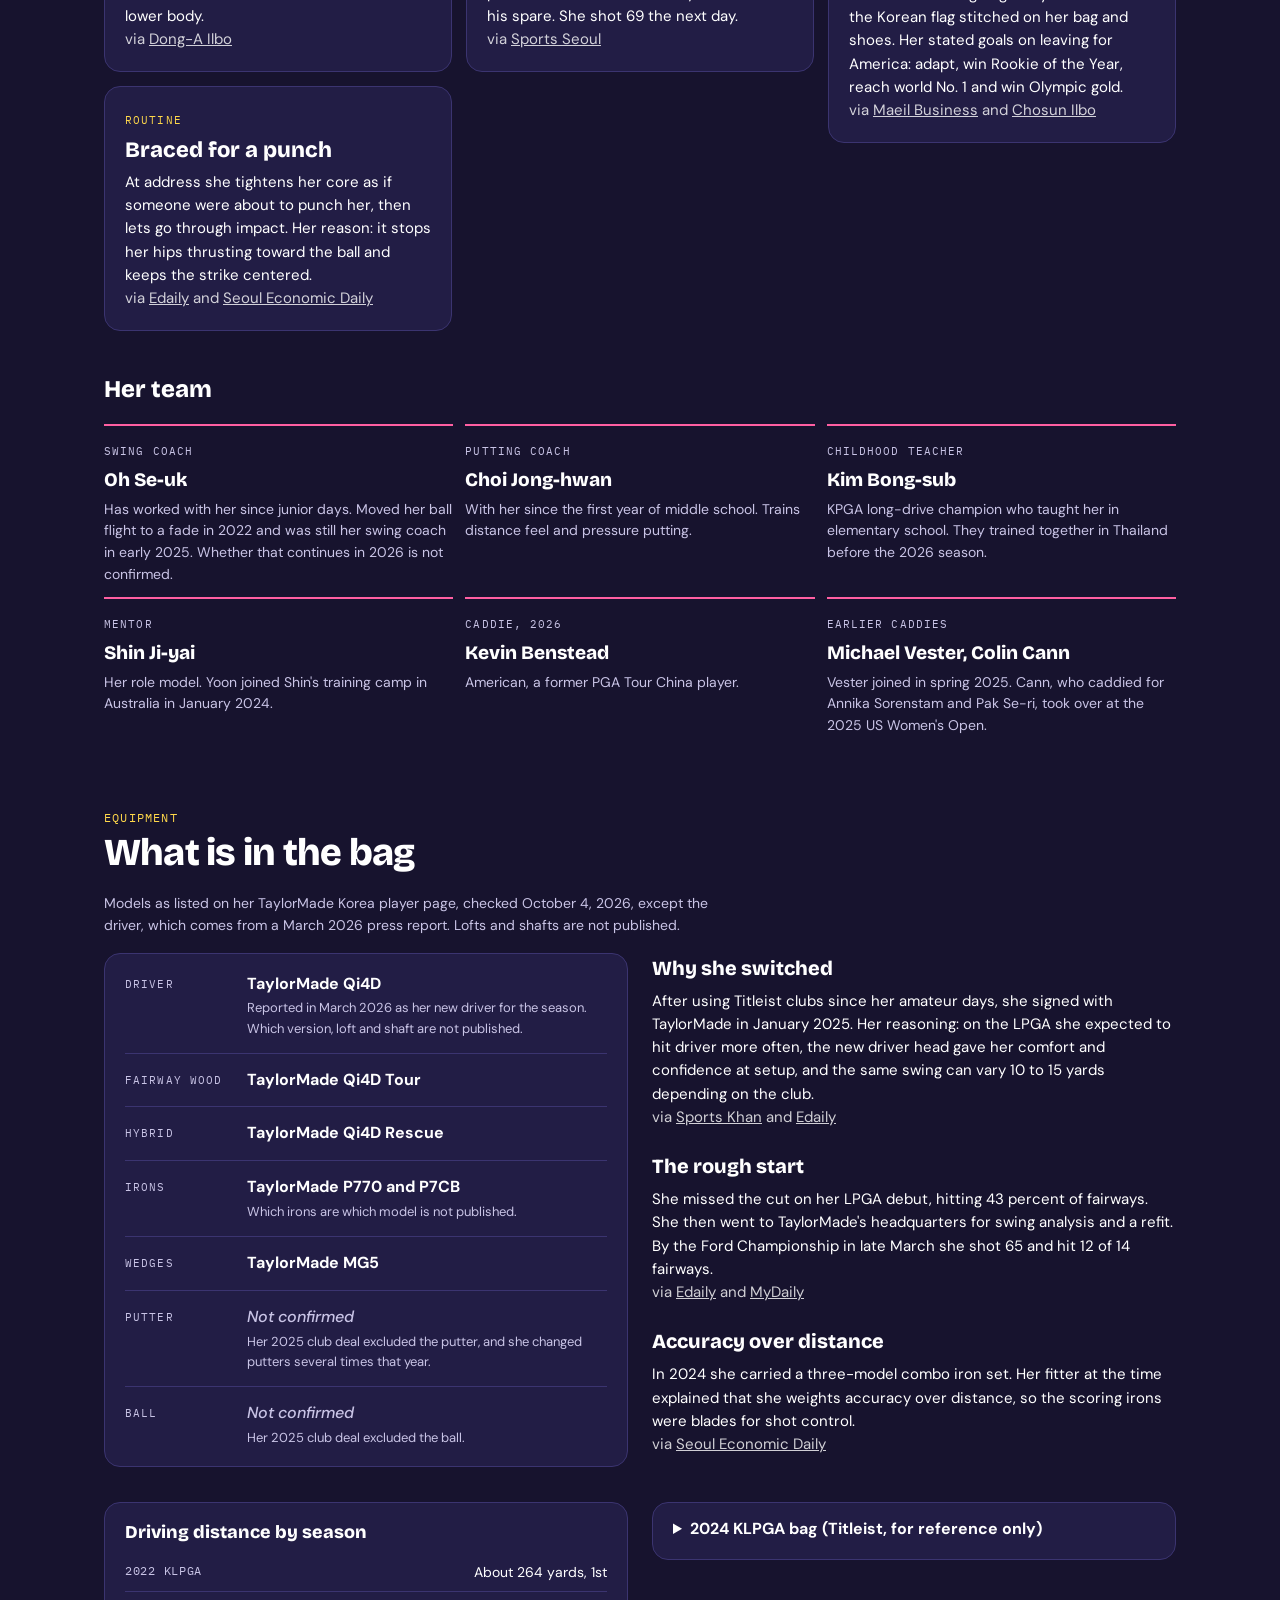
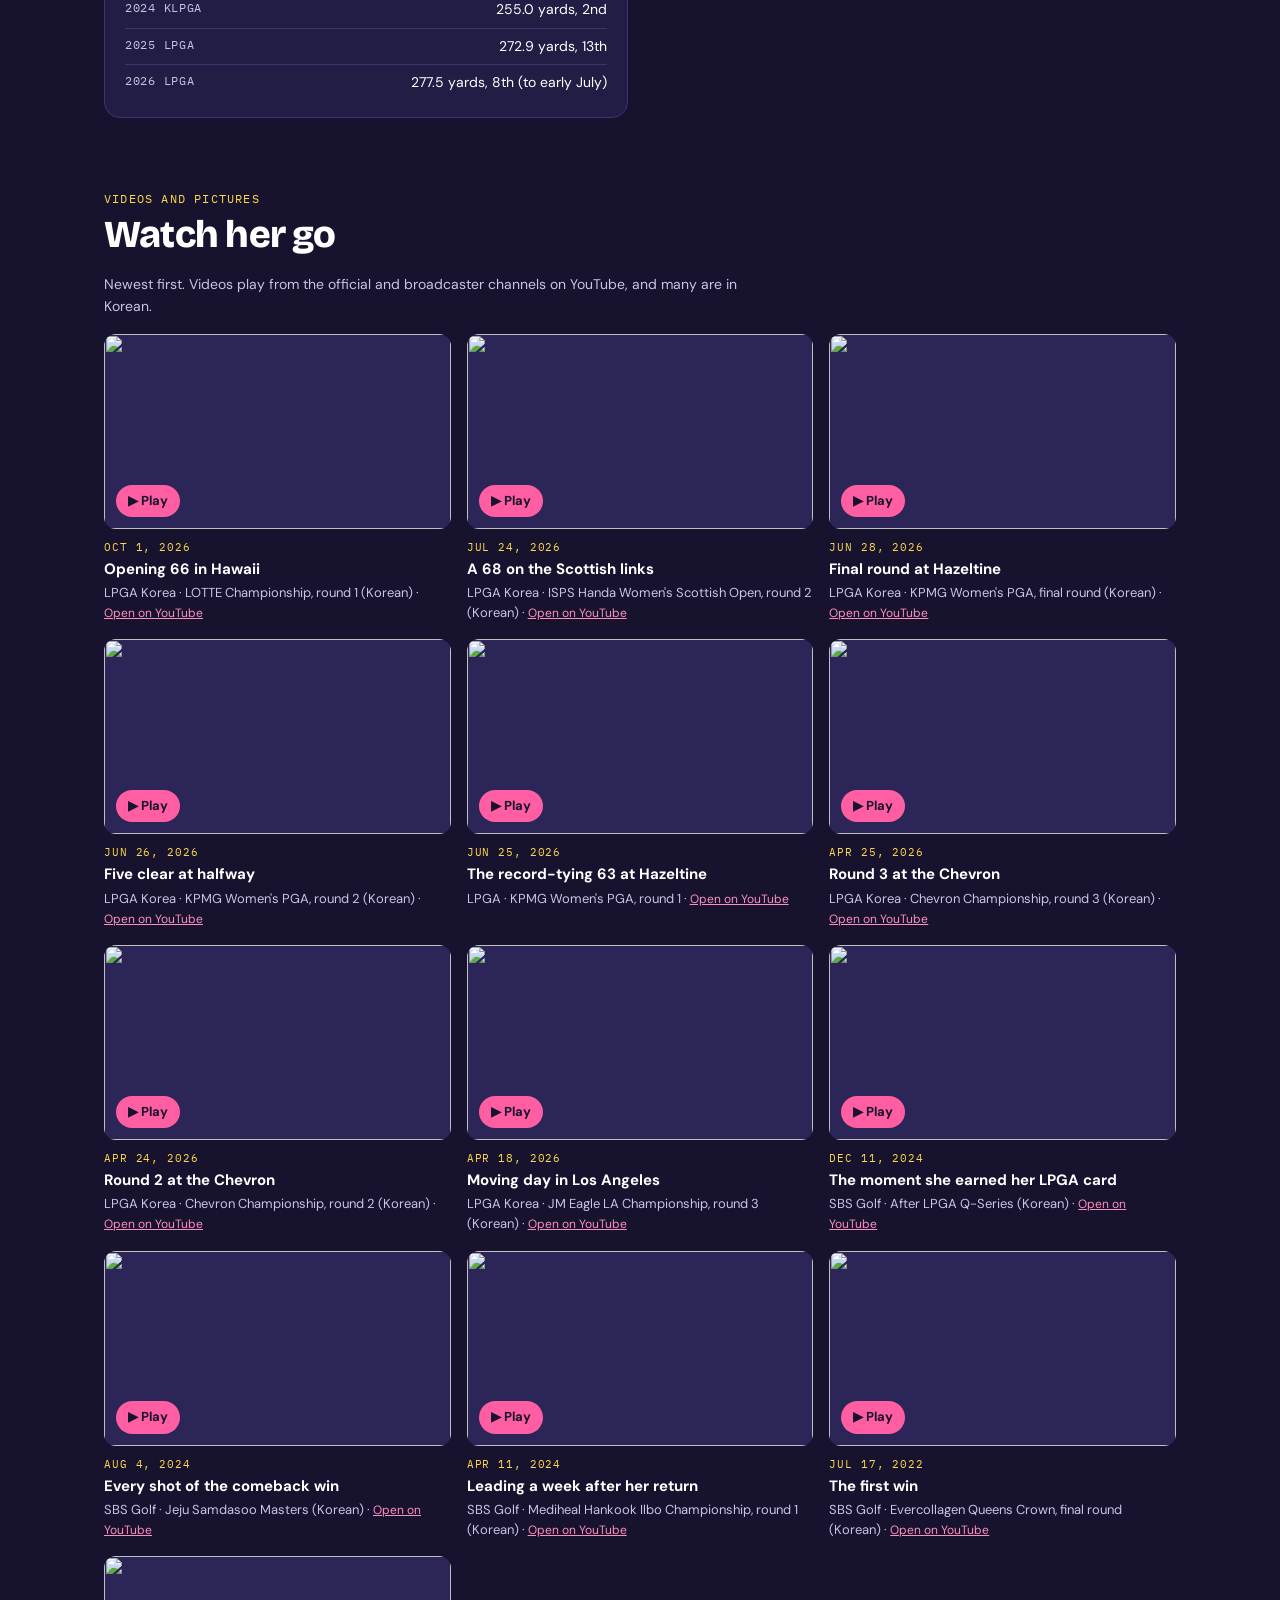
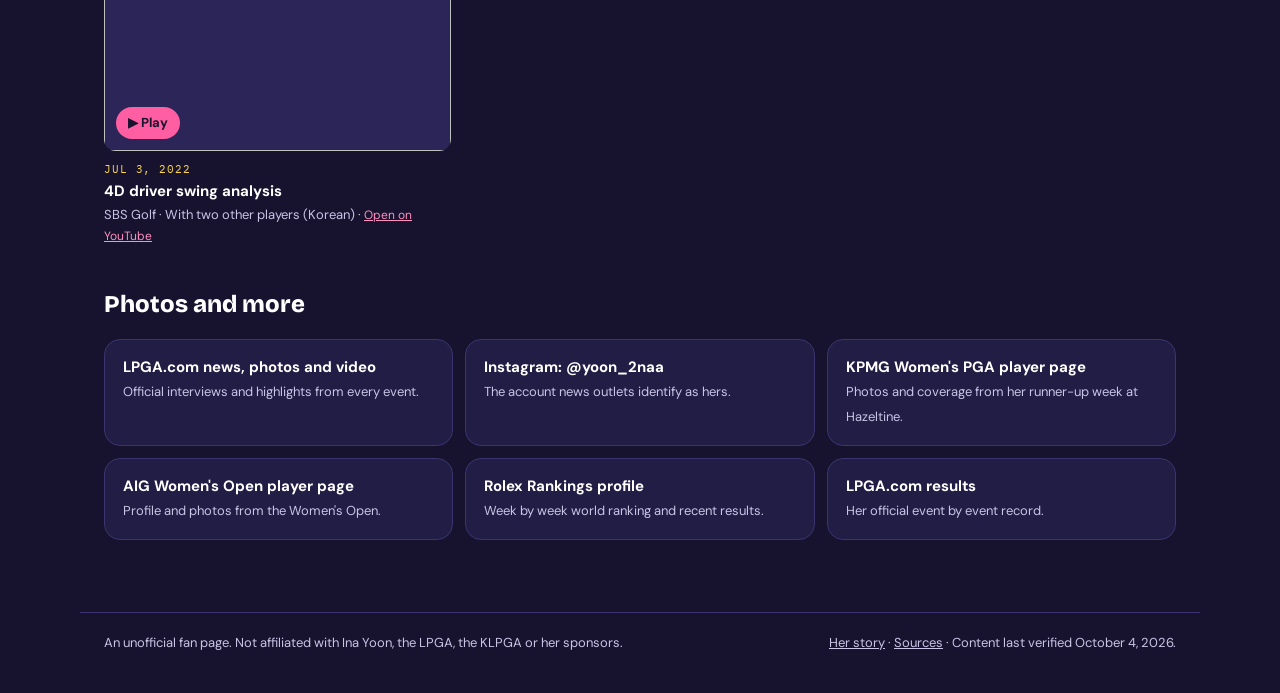
==== commit 084b64d8: "Add files via upload Site v2" ====
--- a/index.html
+++ b/index.html
@@ -4,7 +4,7 @@
 <meta charset="utf-8">
 <meta name="viewport" content="width=device-width, initial-scale=1">
 <title>Ina Yoon Fan Page: Scores, Stories and Deep Cuts</title>
-<meta name="description" content="An unofficial fan page for LPGA golfer Ina Yoon: live tournament progress, results, biography, what is in her bag, and stories from Korean press.">
+<meta name="description" content="An unofficial fan page for LPGA golfer Ina Yoon: live tournament progress, results, what is in her bag, videos, and stories from Korean press.">
 <link rel="preconnect" href="https://fonts.googleapis.com">
 <link rel="preconnect" href="https://fonts.gstatic.com" crossorigin>
 <link rel="stylesheet" href="https://fonts.googleapis.com/css2?family=Bricolage+Grotesque:opsz,wght@12..96,600;12..96,800&family=DM+Sans:wght@400;500;700&family=IBM+Plex+Mono:wght@400;500&display=swap">
@@ -16,14 +16,14 @@
 
 <header class="top">
   <div class="wrap top-in">
-    <a class="brand" href="#top" aria-label="Ina Yoon fan page, back to top">Shine on, Ina</a>
+    <a class="brand" href="index.html" aria-label="Ina Yoon fan page, home">Shine on, Ina</a>
     <nav aria-label="Sections">
       <a href="#live">Live</a>
-      <a href="#story">Story</a>
       <a href="#results">Results</a>
       <a href="#deep-cuts">Deep cuts</a>
       <a href="#bag">The bag</a>
       <a href="#watch">Watch</a>
+      <a href="story.html">Her story</a>
     </nav>
   </div>
 </header>
@@ -31,23 +31,19 @@
 <main id="main">
   <section id="top" class="wrap intro">
     <div class="intro-text">
-      <p class="kicker" id="kicker"></p>
-      <h1 id="name"></h1>
-      <p class="quote" id="quote"></p>
+      <figure id="photo"></figure>
+      <div>
+        <p class="kicker" id="kicker"></p>
+        <h1 id="name"></h1>
+        <p class="quote" id="quote"></p>
+        <p class="more"><a href="story.html">Read her story</a></p>
+      </div>
       <dl class="facts" id="facts"></dl>
     </div>
-    <aside id="live" class="live" aria-live="polite" aria-label="Current tournament"></aside>
+    <aside id="live" class="live" aria-live="polite" aria-label="Live scoring"></aside>
   </section>
 
   <section class="wrap stats" id="stats" aria-label="Key numbers"></section>
-
-  <section id="story" class="wrap sec">
-    <div class="sec-head"><p class="label">Biography</p><h2>The story so far</h2></div>
-    <div class="story">
-      <div class="bio" id="bio"></div>
-      <ol class="timeline" id="timeline"></ol>
-    </div>
-  </section>
 
   <section id="results" class="wrap sec">
     <div class="sec-head"><p class="label">Tournament results</p><h2>Start by start</h2></div>
@@ -77,23 +73,16 @@
 
   <section id="watch" class="wrap sec">
     <div class="sec-head"><p class="label">Videos and pictures</p><h2>Watch her go</h2></div>
-    <p class="asof">Videos play from the official and broadcaster channels on YouTube. Many are in Korean.</p>
+    <p class="asof">Newest first. Videos play from the official and broadcaster channels on YouTube, and many are in Korean.</p>
     <div class="videos" id="videos"></div>
     <h3 class="sub">Photos and more</h3>
-    <p class="asof">Tournament photos are copyrighted, so this page links to the official galleries instead of copying them.</p>
     <div class="links" id="links"></div>
-  </section>
-
-  <section id="sources" class="wrap sec">
-    <div class="sec-head"><p class="label">Receipts</p><h2>Sources</h2></div>
-    <p class="asof">The numbered links beside each fact lead to where it came from. Results come from LPGA and ESPN data. Many Korean articles are linked through Daum, which hosts copies from the original outlets.</p>
-    <ol class="sources" id="source-list"></ol>
   </section>
 </main>
 
 <footer class="wrap foot">
   <p>An unofficial fan page. Not affiliated with Ina Yoon, the LPGA, the KLPGA or her sponsors.</p>
-  <p id="verified"></p>
+  <p><a href="story.html">Her story</a> &middot; <a href="sources.html">Sources</a> &middot; <span id="verified"></span></p>
 </footer>
 
 <script src="data/content.js"></script>
--- a/assets/style.css
+++ b/assets/style.css
@@ -76,7 +76,8 @@
 h2 { font-family: var(--display); font-weight: 800; font-size: clamp(28px, 4vw, 38px); line-height: 1.05; letter-spacing: -0.02em; margin: 6px 0 0; }
 h3.sub { font-family: var(--display); font-weight: 800; font-size: 24px; margin: 40px 0 16px; }
 .asof { color: var(--muted); font-size: 14px; margin: 0 0 16px; max-width: 46em; }
-.src { font-size: 12px; margin: 10px 0 0; color: var(--muted); }
+.via { font-size: 12.5px; margin: 10px 0 0; opacity: 0.8; }
+.via a { color: inherit; }
 .src a { display: inline-block; min-width: 22px; text-align: center; margin-right: 4px; padding: 1px 5px; border: 1px solid currentColor; border-radius: 6px; font-family: var(--mono); font-size: 11px; text-decoration: none; opacity: 0.85; }
 .src a:hover { opacity: 1; }
 
@@ -195,3 +196,31 @@
   .live .num b { font-size: 28px; }
   .club { grid-template-columns: 84px minmax(0, 1fr); }
 }
+
+/* v2: photo slot, story and sources pages */
+.intro-text { display: grid; grid-template-columns: auto minmax(0, 1fr); gap: 20px 24px; align-items: start; }
+.intro-text .facts { grid-column: 1 / -1; margin-top: 4px; }
+.photo { margin: 0; width: 168px; }
+figure[hidden], .photo[hidden] { display: none; }
+.photo img { display: block; width: 100%; aspect-ratio: 1 / 1; object-fit: cover; border-radius: var(--r); box-shadow: 8px 8px 0 var(--pink); }
+.photo.tall { width: 100%; max-width: 240px; float: right; margin: 4px 0 20px 28px; }
+.photo.tall img { aspect-ratio: auto; box-shadow: 8px 8px 0 var(--yellow); }
+.photo figcaption { font-size: 11px; color: var(--muted); margin-top: 14px; }
+.more { margin: 14px 0 0; font-size: 15px; font-weight: 700; }
+.sec.first { padding-top: 40px; }
+h1.page-title { font-size: clamp(30px, 4.5vw, 44px); margin-top: 6px; }
+.top nav a[aria-current="page"] { background: var(--panel-2); }
+.vid .vdate { display: block; font-family: var(--mono); font-size: 11px; letter-spacing: 0.08em; text-transform: uppercase; color: var(--yellow); margin-top: 10px; }
+.vid h4 { margin-top: 2px; }
+.sgroups { columns: 2 320px; column-gap: 40px; }
+.sgroup { break-inside: avoid; margin-bottom: 28px; }
+.sgroup h3 { font-family: var(--display); font-weight: 800; font-size: 20px; margin: 0 0 8px; }
+.sgroup ul { margin: 0; padding-left: 18px; font-size: 14px; }
+.sgroup li { margin-bottom: 5px; }
+.foot a { color: var(--muted); }
+@media (max-width: 560px) {
+  .photo { width: 104px; }
+  .photo img { box-shadow: 5px 5px 0 var(--pink); }
+  .intro-text { gap: 16px; }
+  .photo.tall { max-width: 150px; margin-left: 16px; }
+}
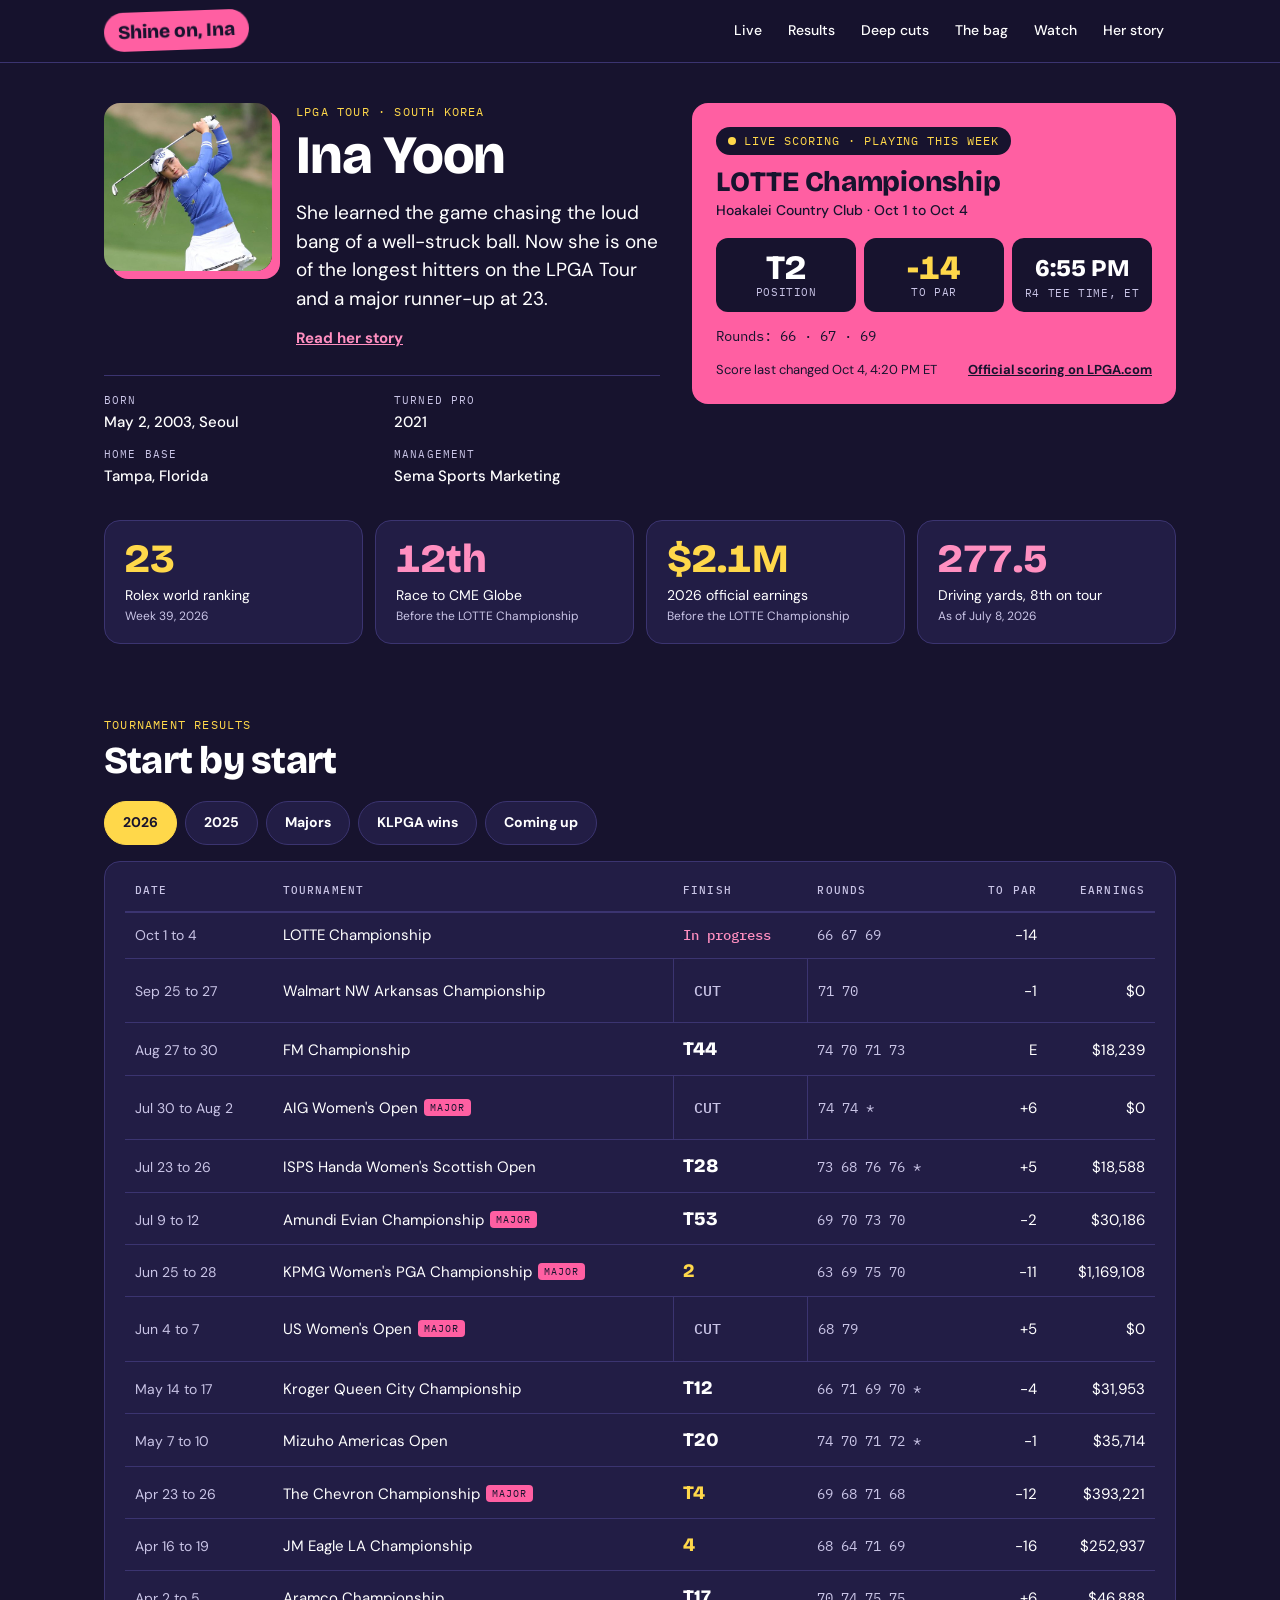
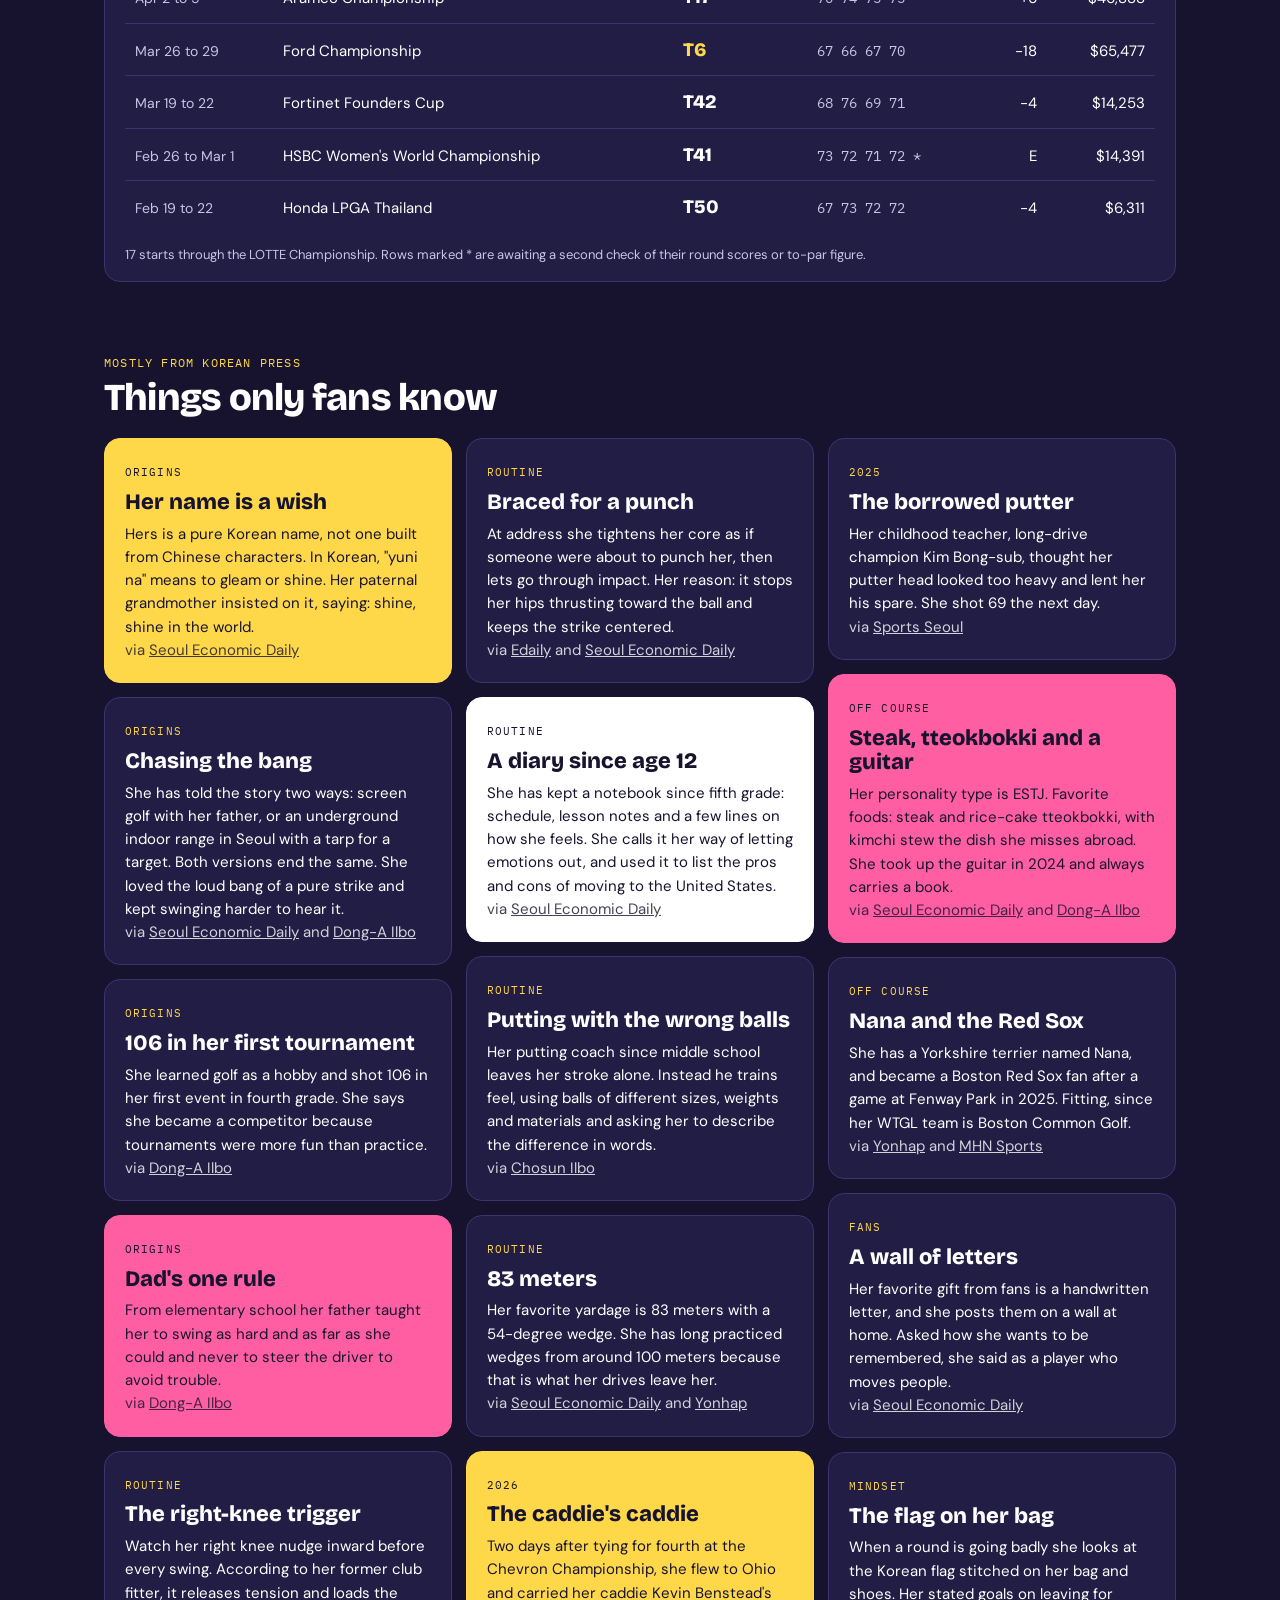
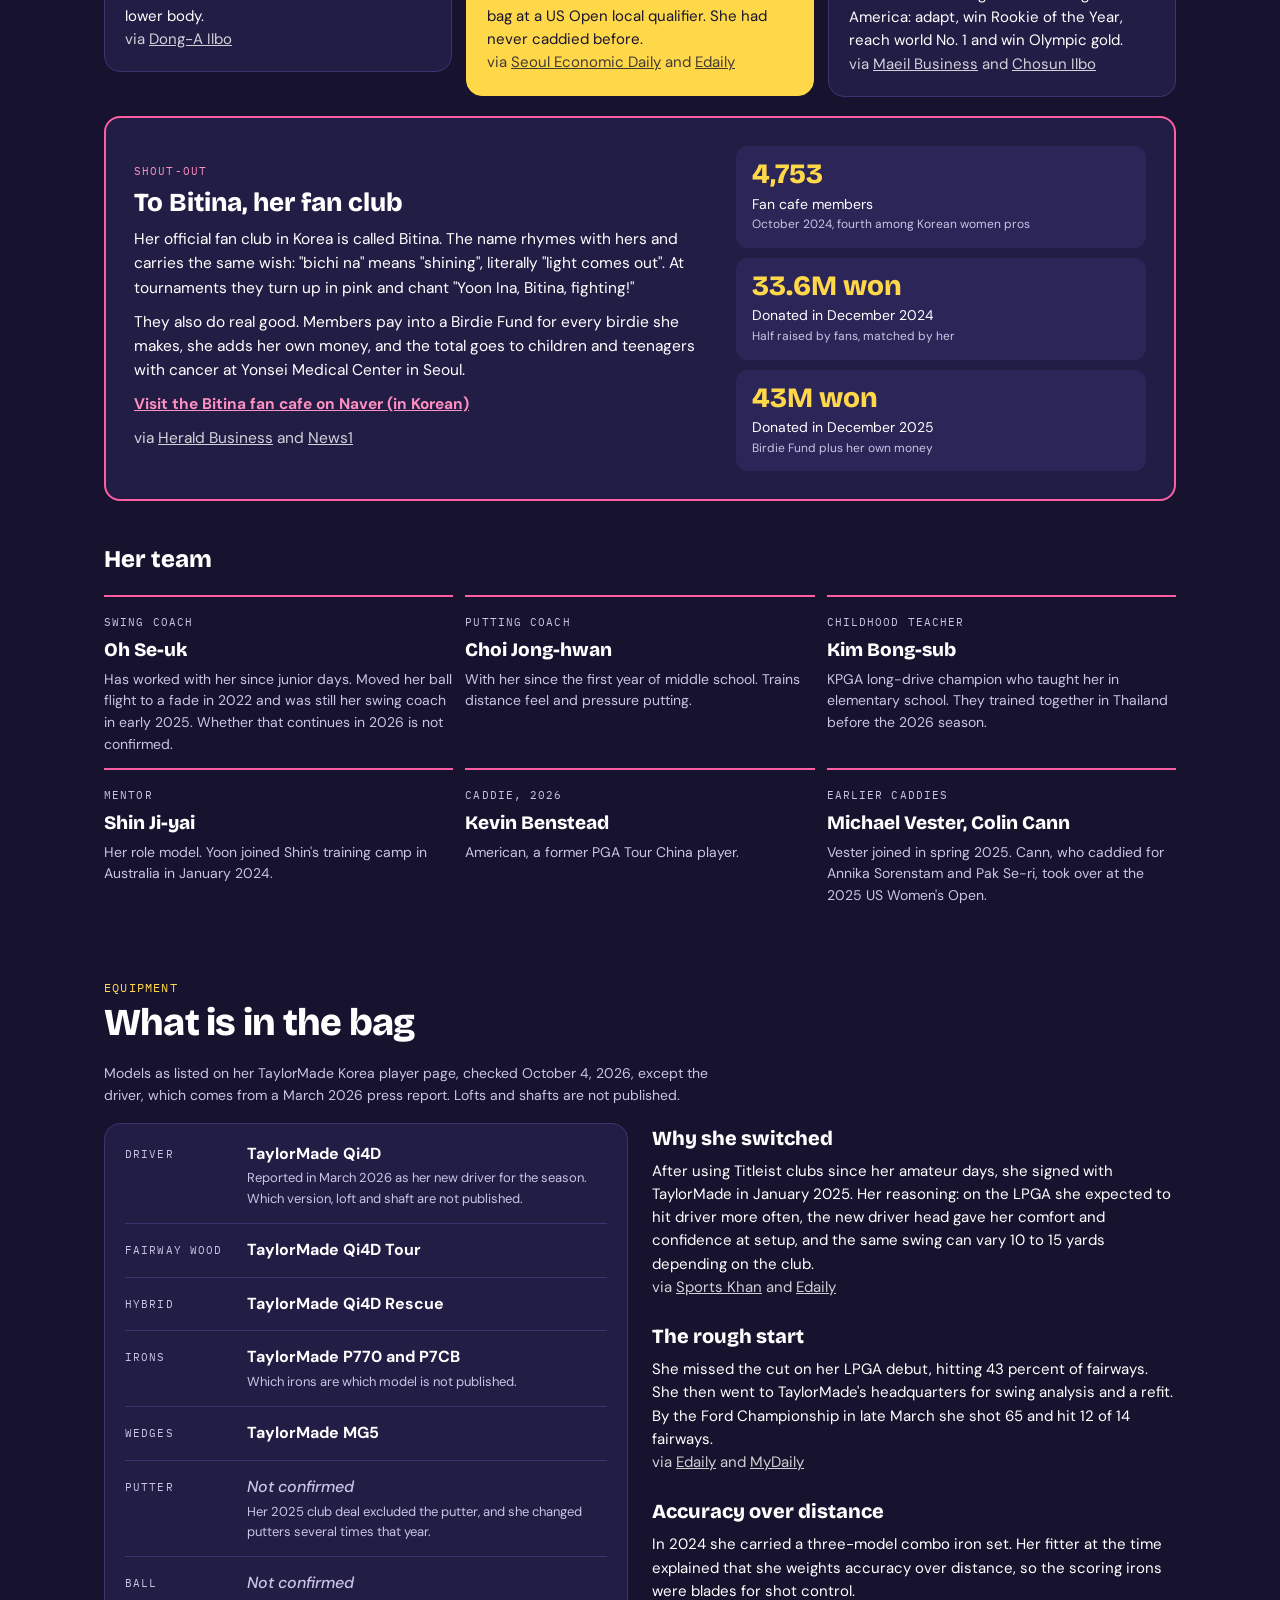
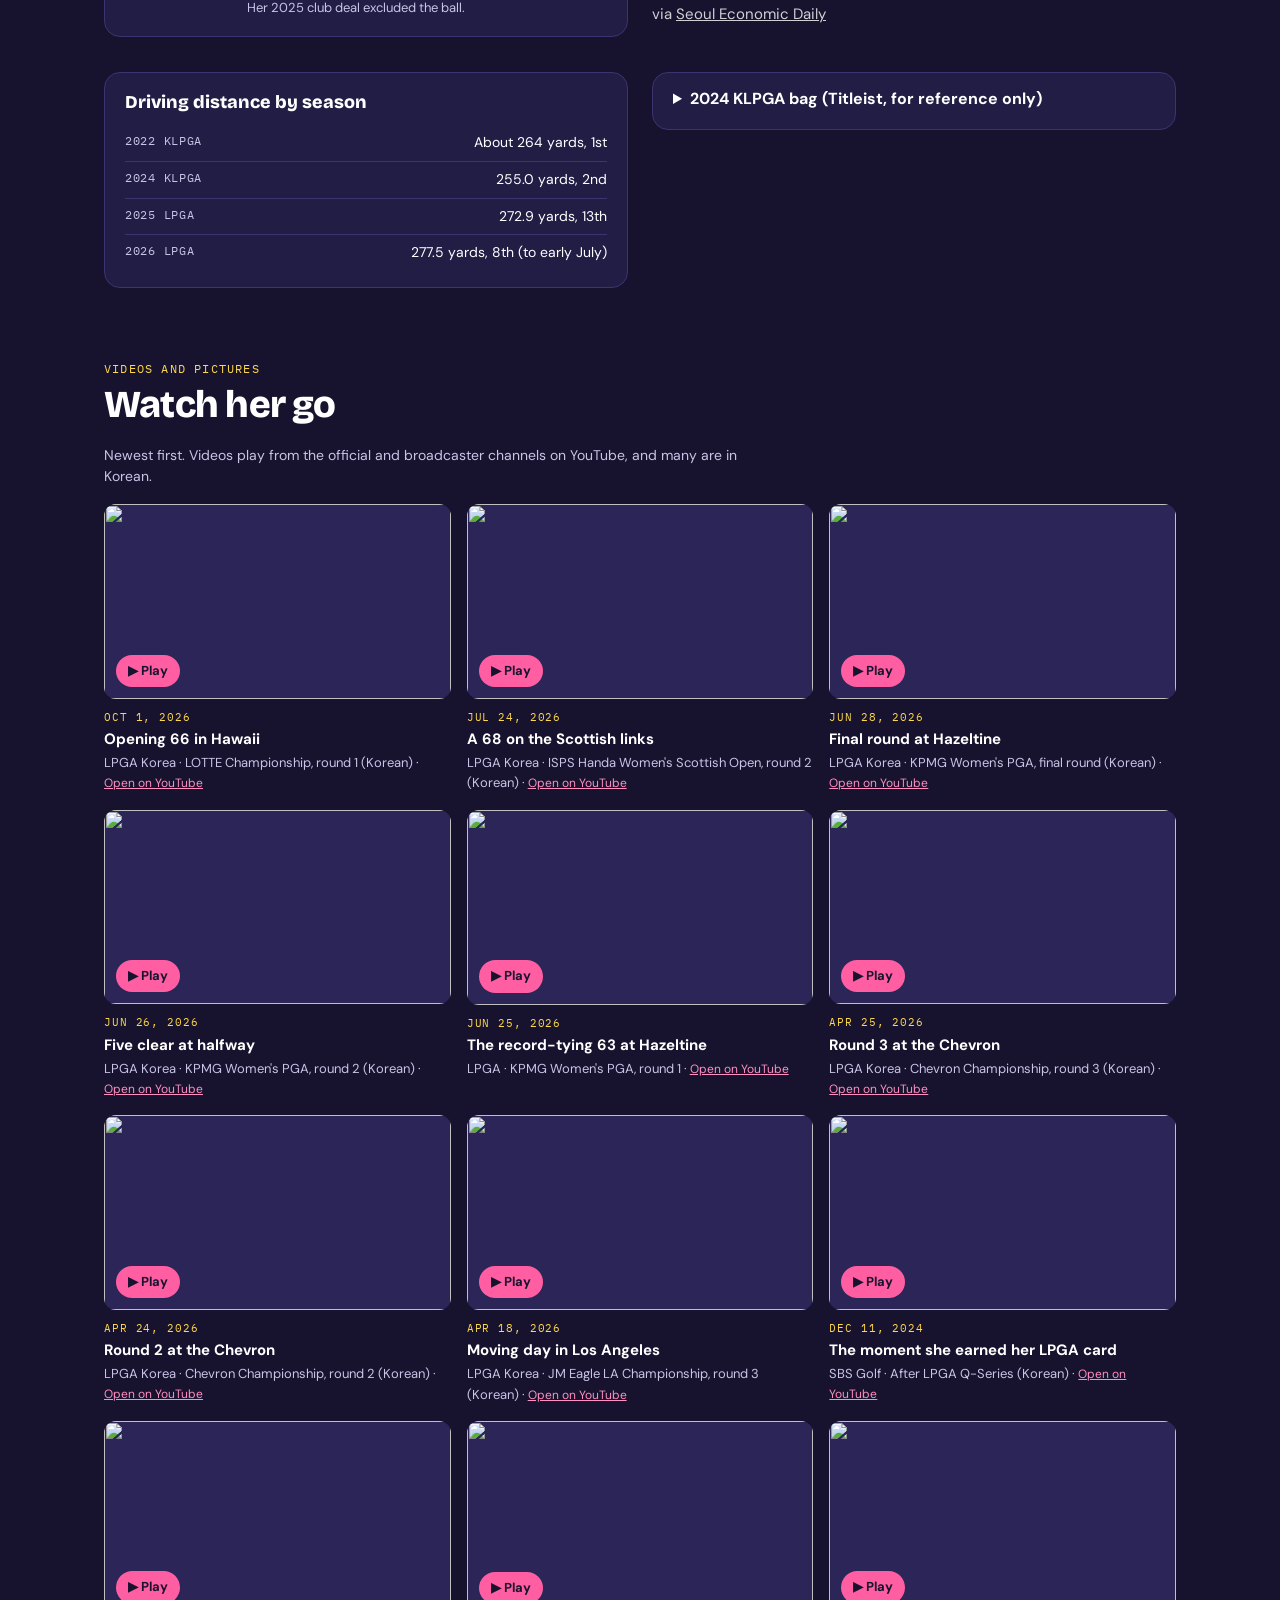
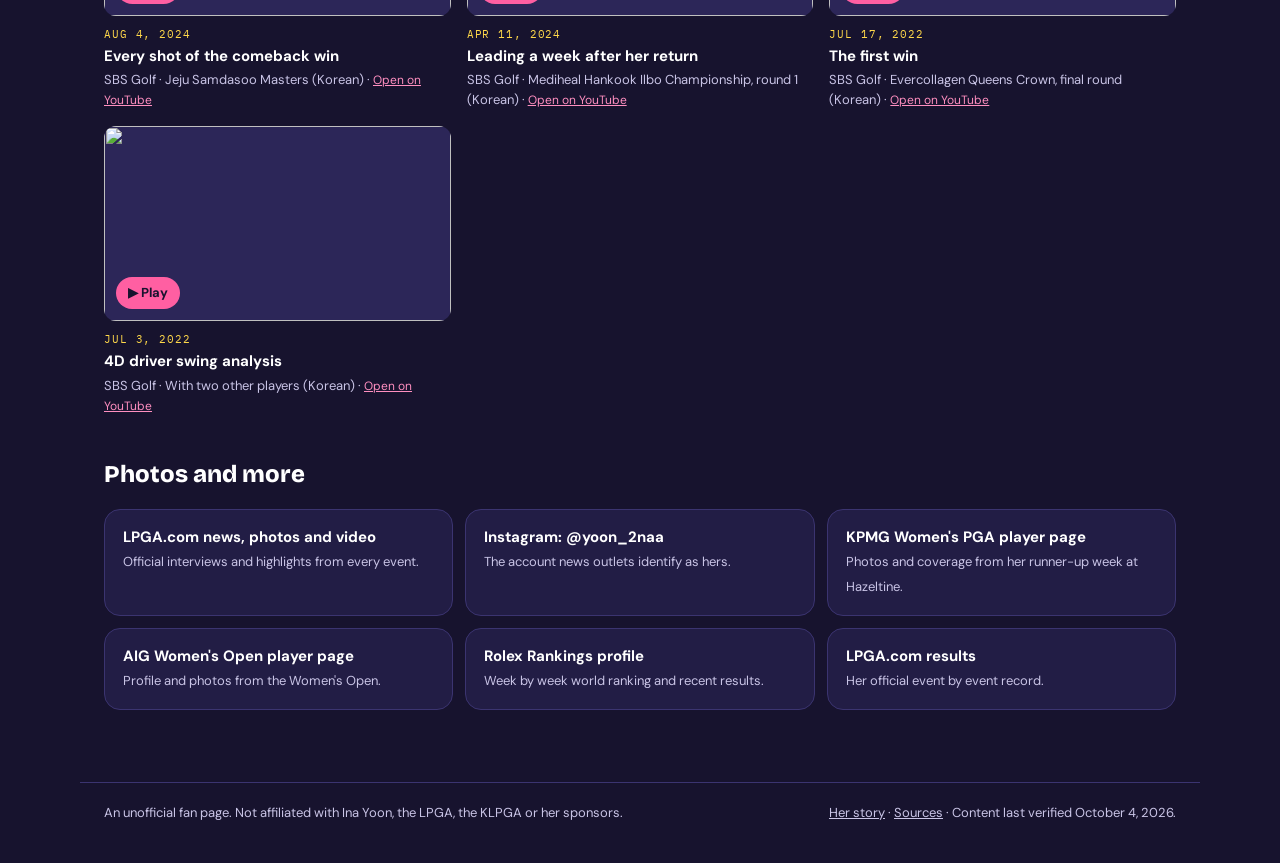
==== commit c3bc8bfa: "Add files via upload" ====
--- a/index.html
+++ b/index.html
@@ -54,6 +54,7 @@
   <section id="deep-cuts" class="wrap sec">
     <div class="sec-head"><p class="label">Mostly from Korean press</p><h2>Things only fans know</h2></div>
     <div class="cuts" id="cuts"></div>
+    <div class="fan" id="fan"></div>
     <h3 class="sub">Her team</h3>
     <div class="team" id="team"></div>
   </section>
--- a/assets/style.css
+++ b/assets/style.css
@@ -224,3 +224,15 @@
   .intro-text { gap: 16px; }
   .photo.tall { max-width: 150px; margin-left: 16px; }
 }
+
+/* v3: fan club shout-out */
+.fan { display: grid; grid-template-columns: minmax(0, 1.4fr) minmax(0, 1fr); gap: 28px; align-items: center; margin-top: 14px; padding: 28px; border: 2px solid var(--pink); border-radius: var(--r); background: var(--panel); }
+.fan .tag { font-family: var(--mono); font-size: 11px; letter-spacing: 0.1em; text-transform: uppercase; color: var(--pink-soft); }
+.fan h3 { font-family: var(--display); font-weight: 800; font-size: 26px; line-height: 1.1; margin: 6px 0 10px; }
+.fan p { margin: 0 0 10px; font-size: 15.5px; }
+.fan-tiles { display: grid; gap: 10px; }
+.fan-tile { background: var(--panel-2); border-radius: 12px; padding: 14px 16px; }
+.fan-tile b { display: block; font-family: var(--display); font-weight: 800; font-size: 28px; line-height: 1.05; color: var(--yellow); }
+.fan-tile .k { display: block; font-size: 14px; margin-top: 4px; }
+.fan-tile .n { display: block; font-size: 12px; color: var(--muted); }
+@media (max-width: 860px) { .fan { grid-template-columns: minmax(0, 1fr); padding: 20px; } }
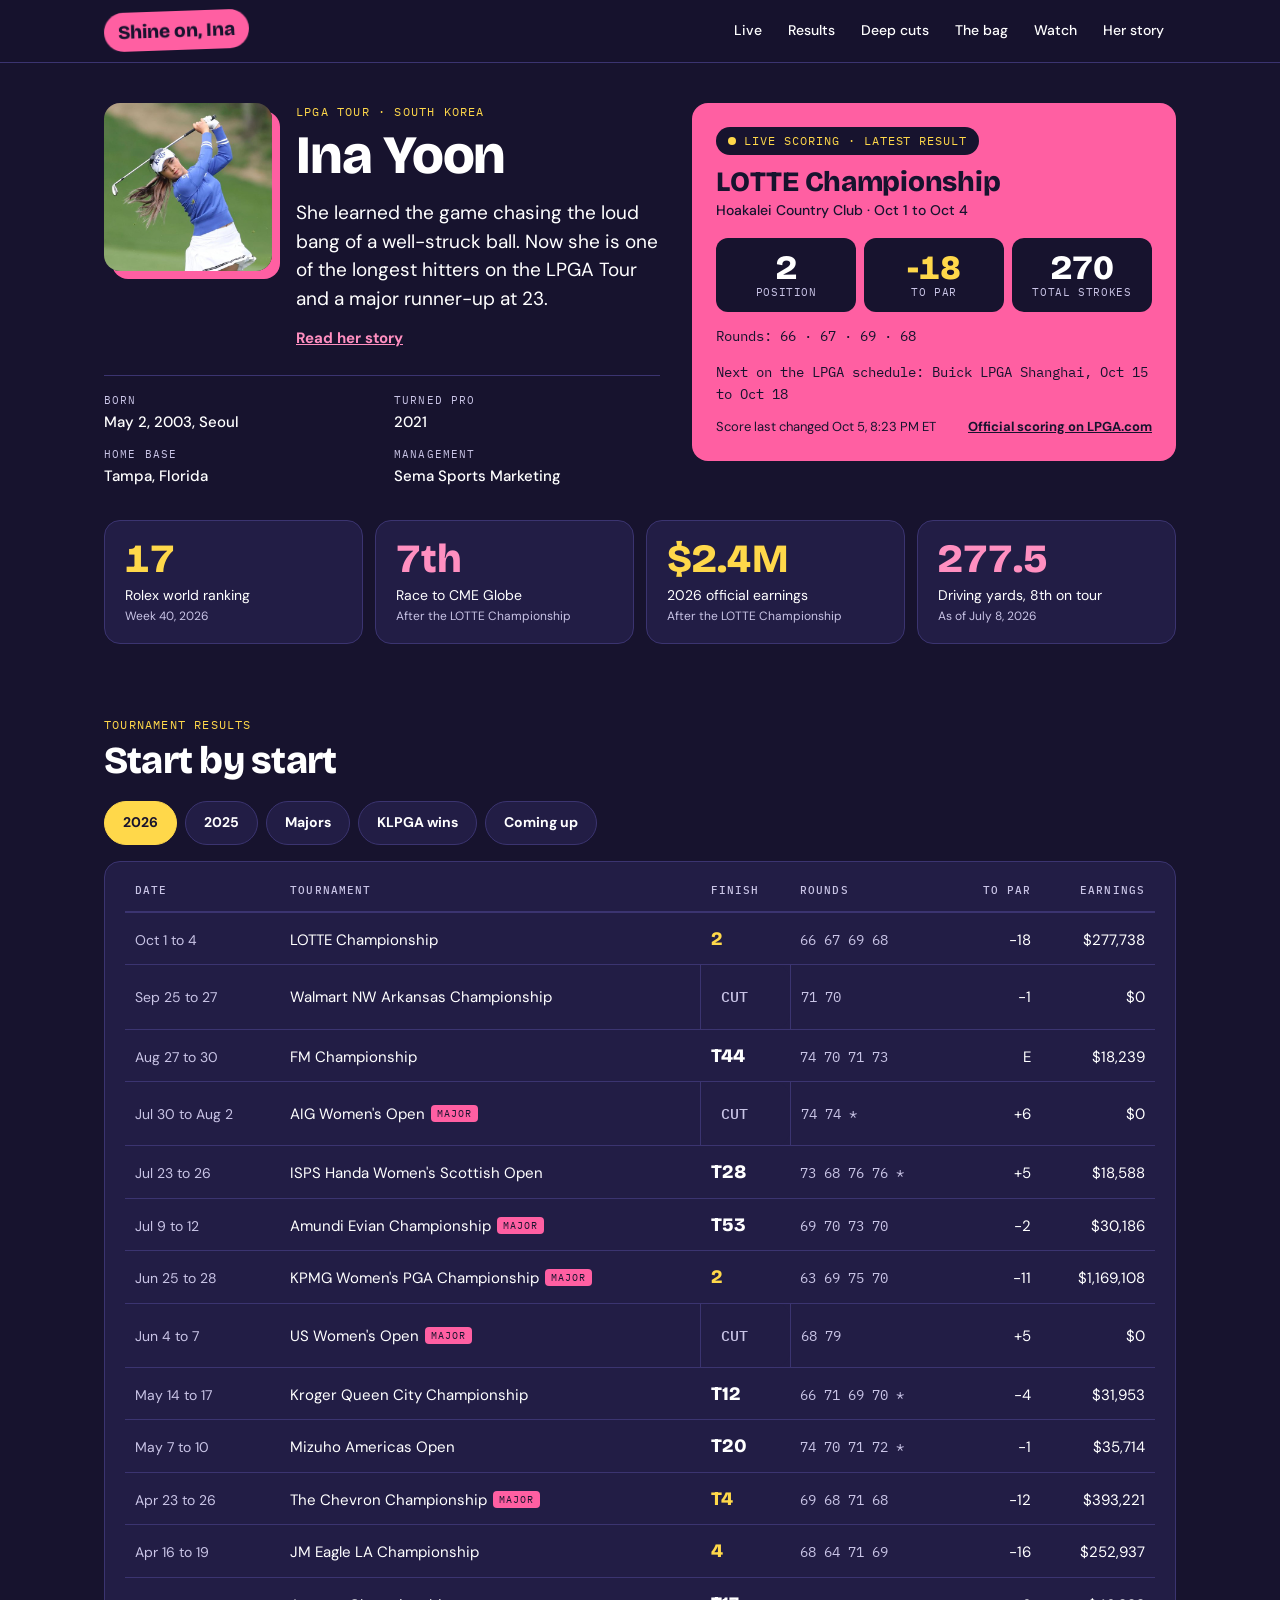
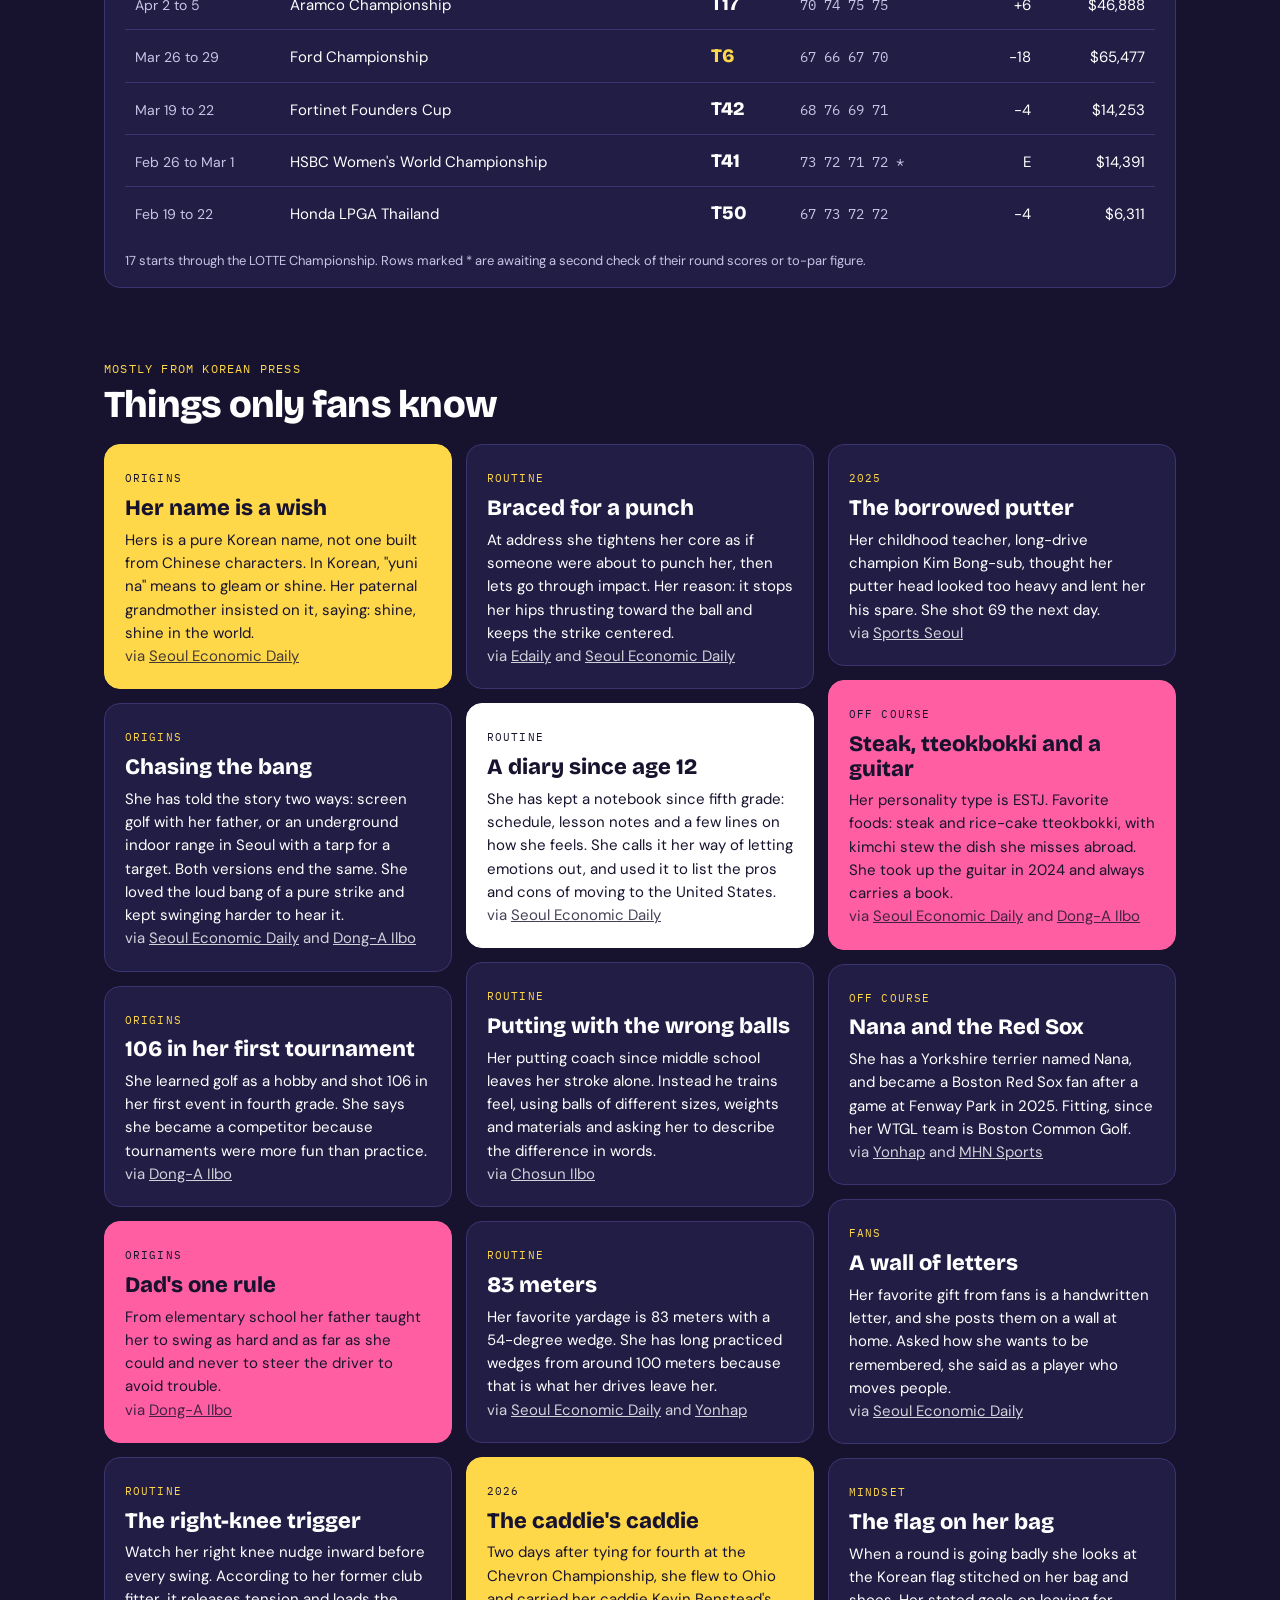
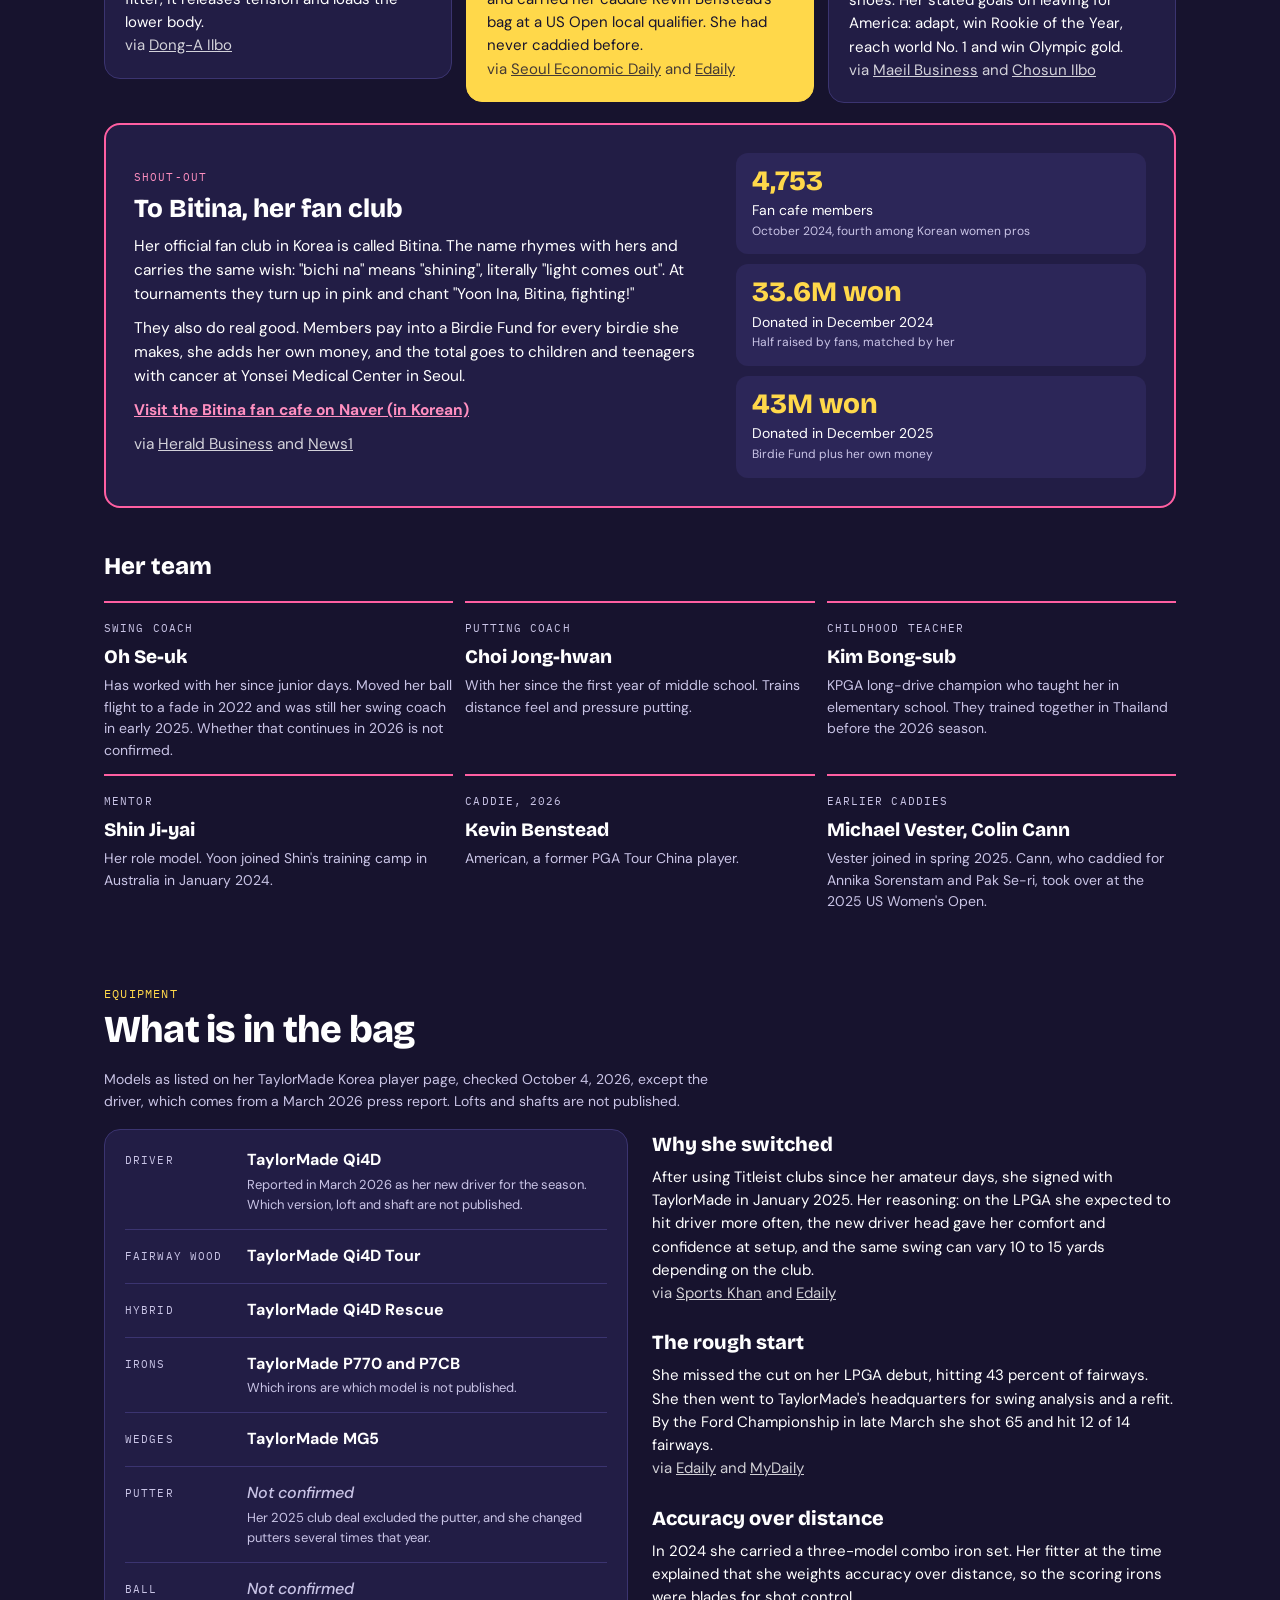
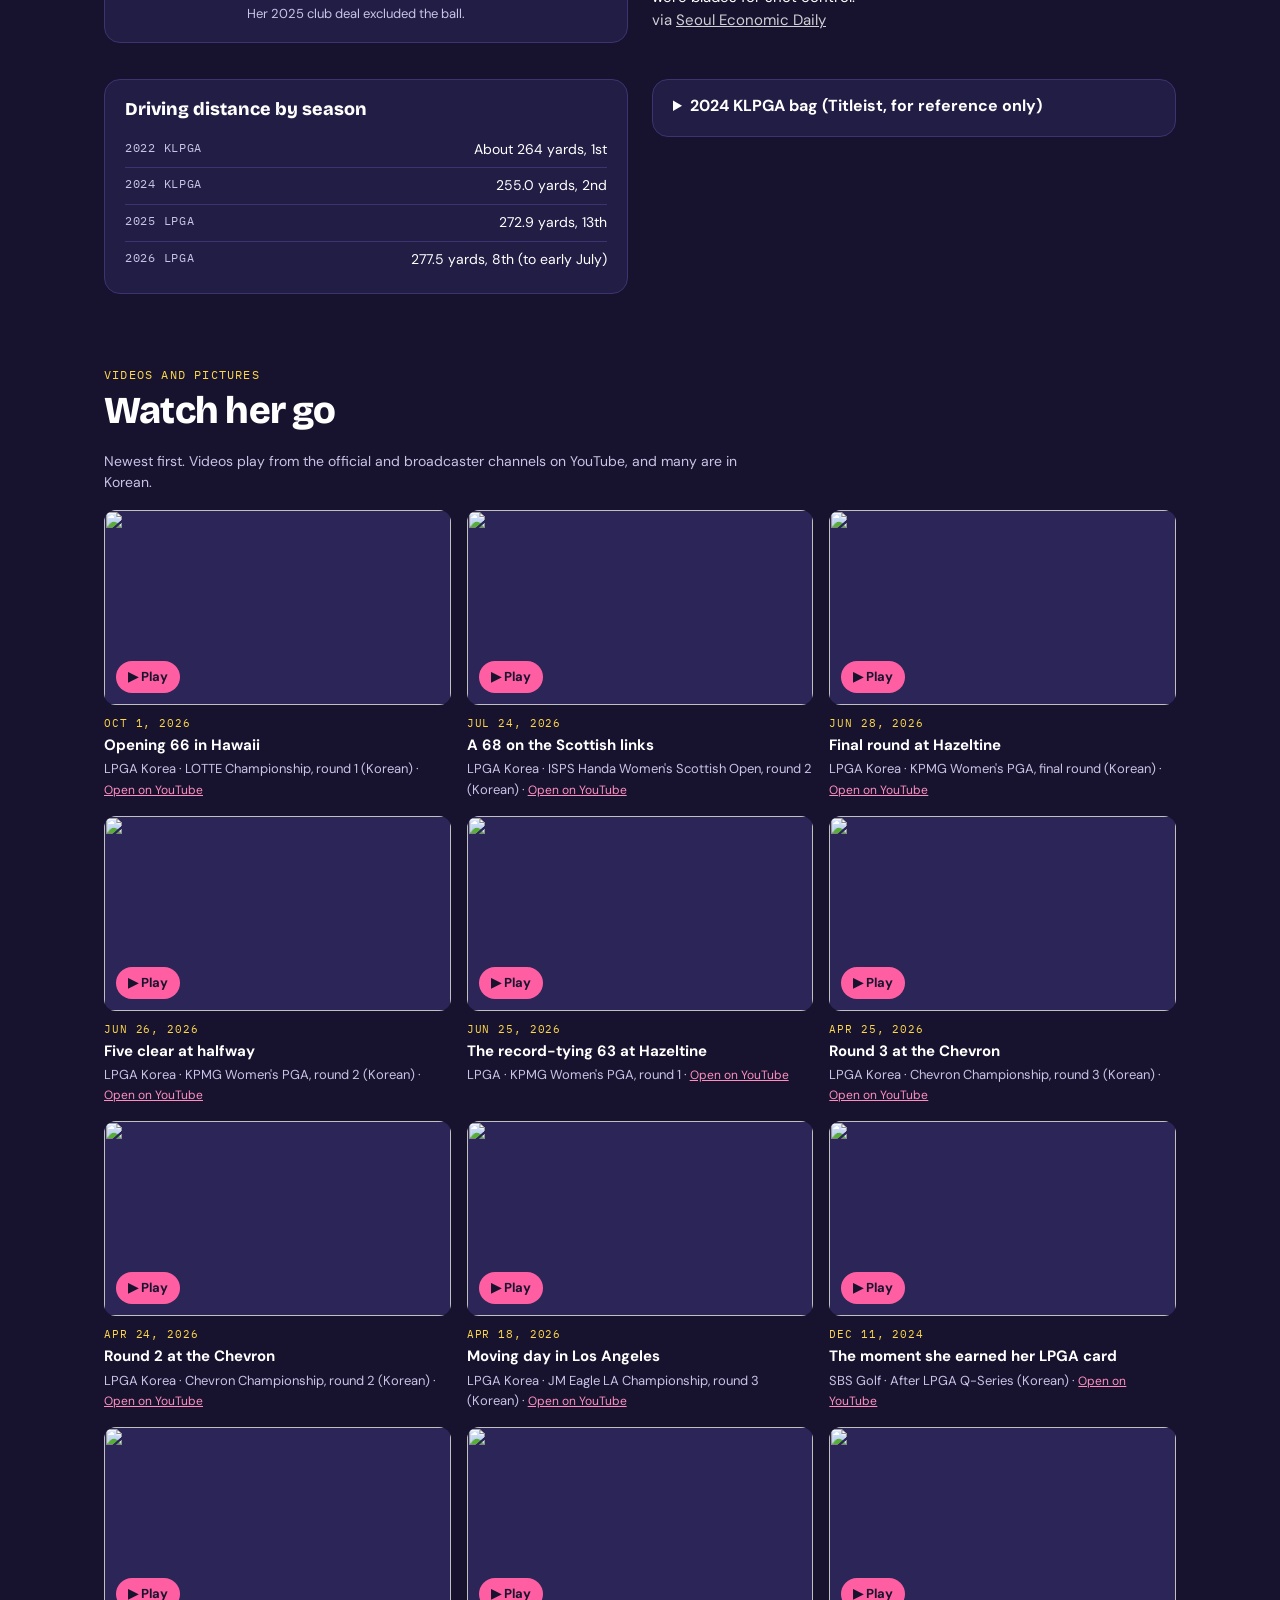
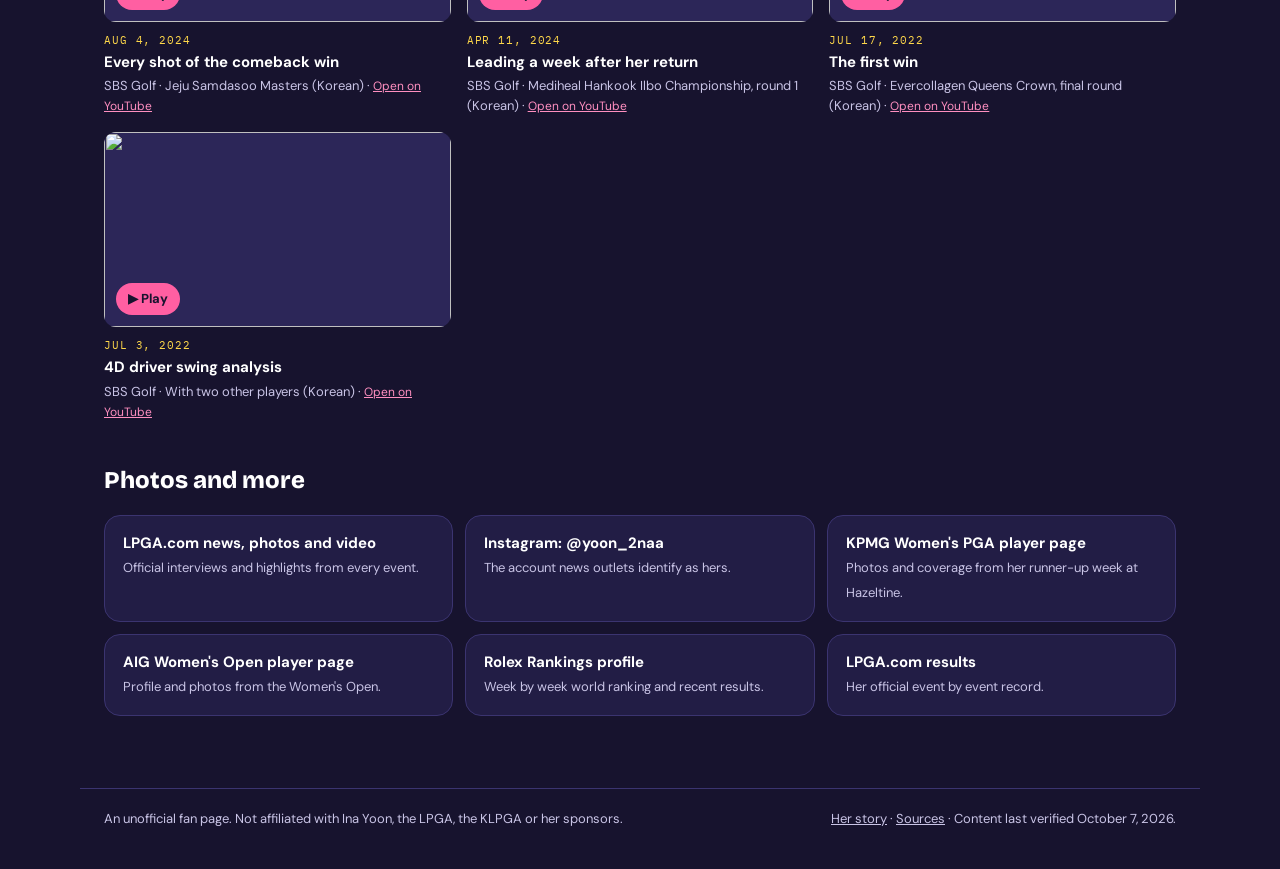
==== commit 73534196: "Add files via upload" ====
--- a/index.html
+++ b/index.html
@@ -42,6 +42,8 @@
     </div>
     <aside id="live" class="live" aria-live="polite" aria-label="Live scoring"></aside>
   </section>
+
+  <section class="wrap" aria-label="Send a cheer"><div class="cheer" id="cheer" hidden></div></section>
 
   <section class="wrap stats" id="stats" aria-label="Key numbers"></section>
 
--- a/assets/style.css
+++ b/assets/style.css
@@ -236,3 +236,27 @@
 .fan-tile .k { display: block; font-size: 14px; margin-top: 4px; }
 .fan-tile .n { display: block; font-size: 12px; color: var(--muted); }
 @media (max-width: 860px) { .fan { grid-template-columns: minmax(0, 1fr); padding: 20px; } }
+
+/* v5: keep the menu on one line on phones */
+@media (max-width: 560px) {
+  .top-in { flex-wrap: wrap; }
+  .top nav { flex: 1 1 100%; flex-wrap: nowrap; justify-content: space-between; gap: 0; overflow-x: auto; scrollbar-width: none; }
+  .top nav::-webkit-scrollbar { display: none; }
+  .top nav a { white-space: nowrap; padding: 10px 6px; font-size: 13px; }
+}
+@media (max-width: 380px) { .top nav a { font-size: 12px; padding: 10px 5px; } }
+
+/* v6: cheer button */
+.cheer { display: flex; flex-wrap: wrap; align-items: center; gap: 12px 20px; margin: 0 0 16px; padding: 14px 18px; background: var(--panel); border: 1px solid var(--line); border-radius: var(--r); }
+.cheer[hidden] { display: none; }
+.cheer-btn { position: relative; font: inherit; font-family: var(--display); font-weight: 800; font-size: 17px; color: var(--ink); background: var(--pink); border: 0; border-radius: 999px; padding: 12px 22px; min-height: 46px; cursor: pointer; display: inline-flex; align-items: center; gap: 10px; transition: transform 0.12s ease; }
+.cheer-btn:hover { background: var(--pink-soft); }
+.cheer-btn:active { transform: scale(0.95); }
+.cheer-btn:disabled { cursor: default; opacity: 0.85; }
+.cheer-btn .spark { width: 10px; height: 10px; border-radius: 50%; background: var(--yellow); box-shadow: 0 0 0 3px var(--ink); }
+.cheer-btn .dot { position: absolute; left: 50%; top: 50%; width: 8px; height: 8px; margin: -4px 0 0 -4px; border-radius: 50%; background: var(--pink-soft); pointer-events: none; animation: cheer-pop 0.65s ease-out forwards; }
+.cheer-btn .dot.y { background: var(--yellow); }
+@keyframes cheer-pop { to { transform: translate(var(--dx), var(--dy)) scale(0.2); opacity: 0; } }
+.cheer-text { flex: 1 1 220px; min-width: 0; }
+.cheer-count { margin: 0; font-weight: 700; font-size: 16px; font-variant-numeric: tabular-nums; }
+.cheer-note { margin: 2px 0 0; font-size: 13px; color: var(--muted); min-height: 1.3em; }
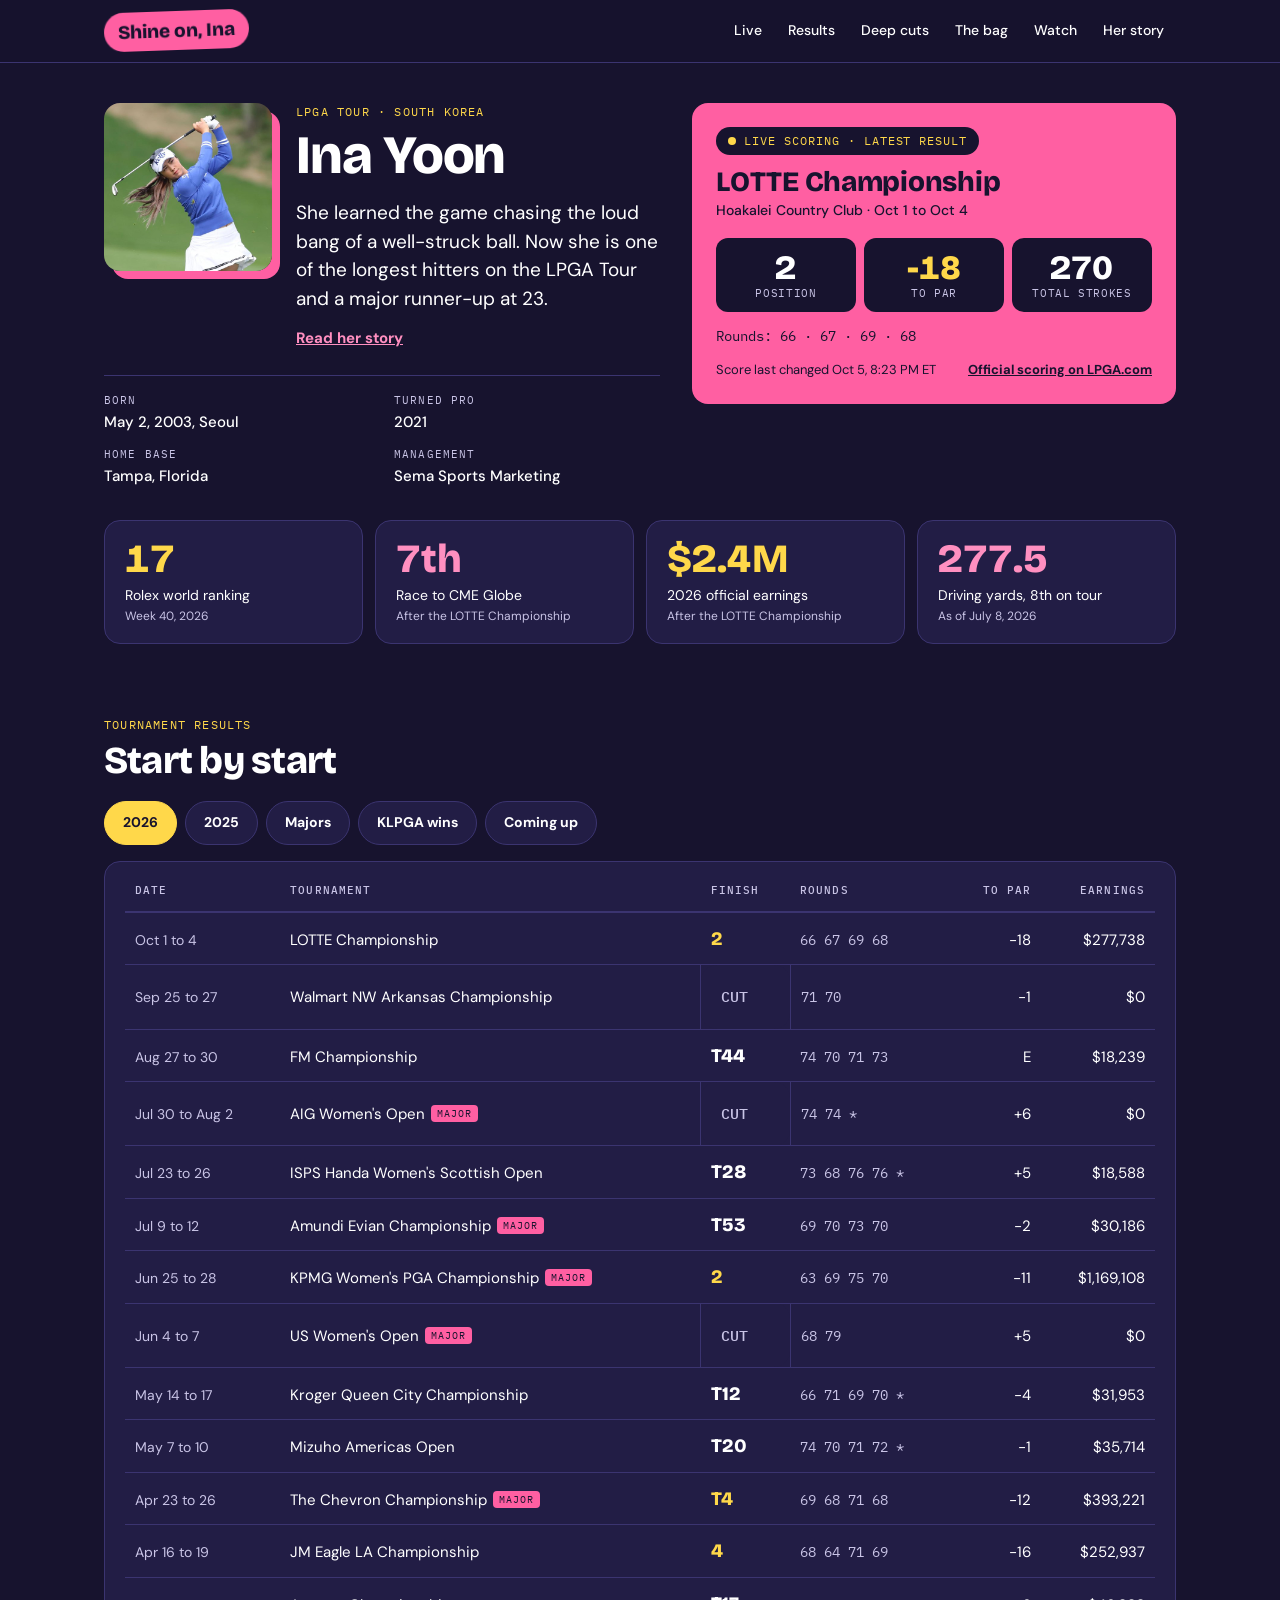
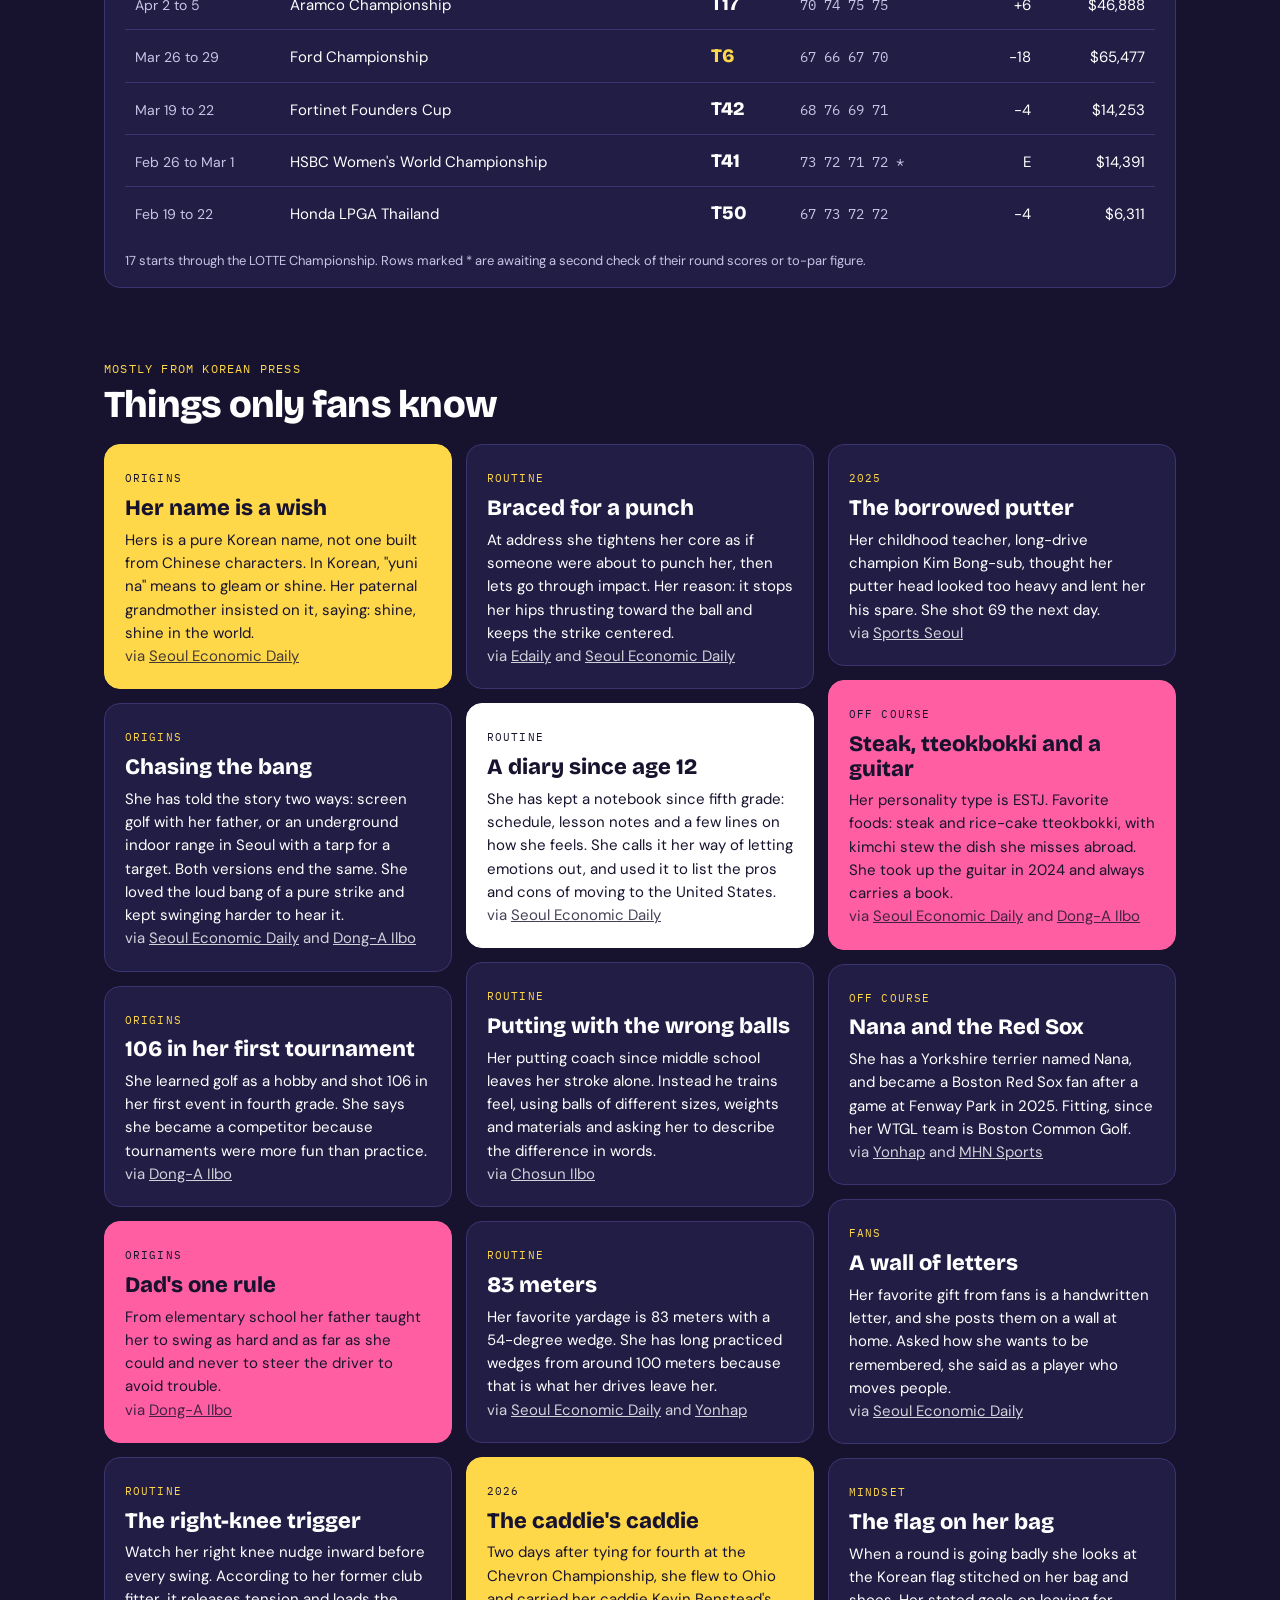
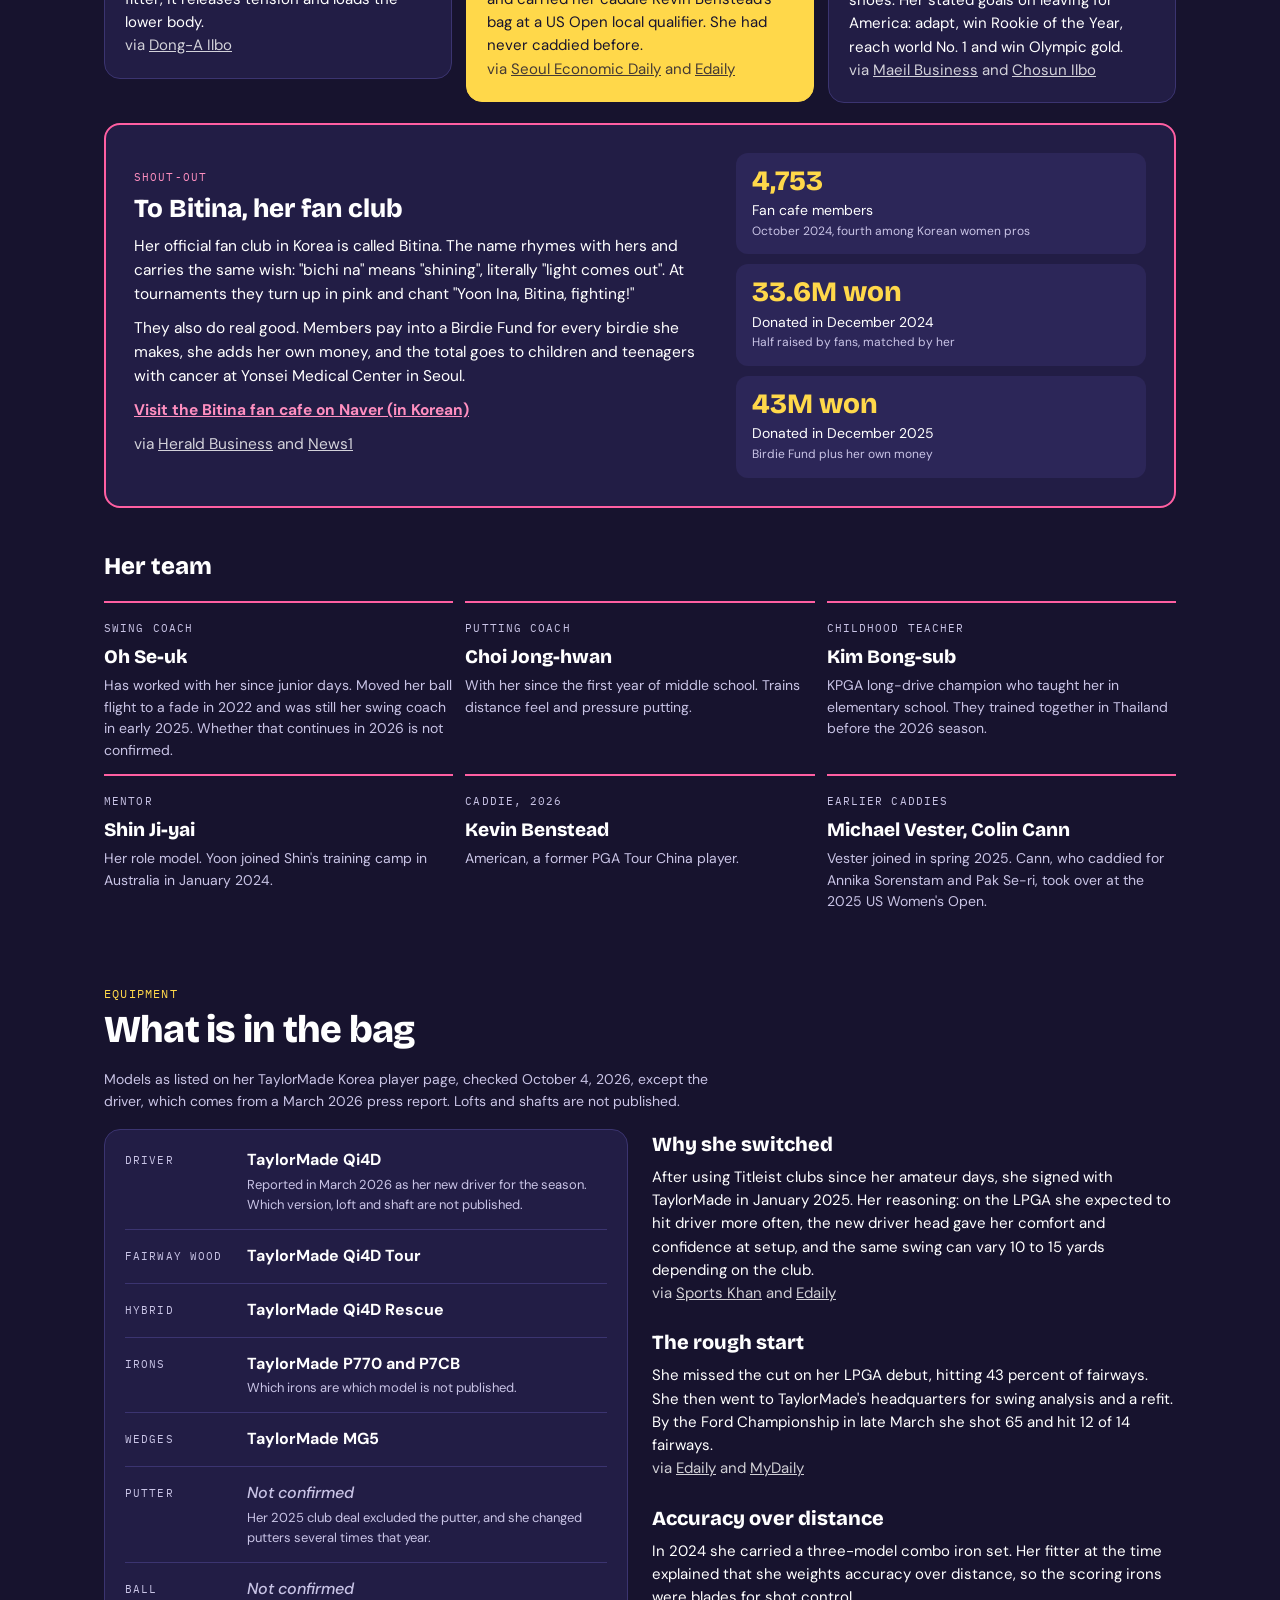
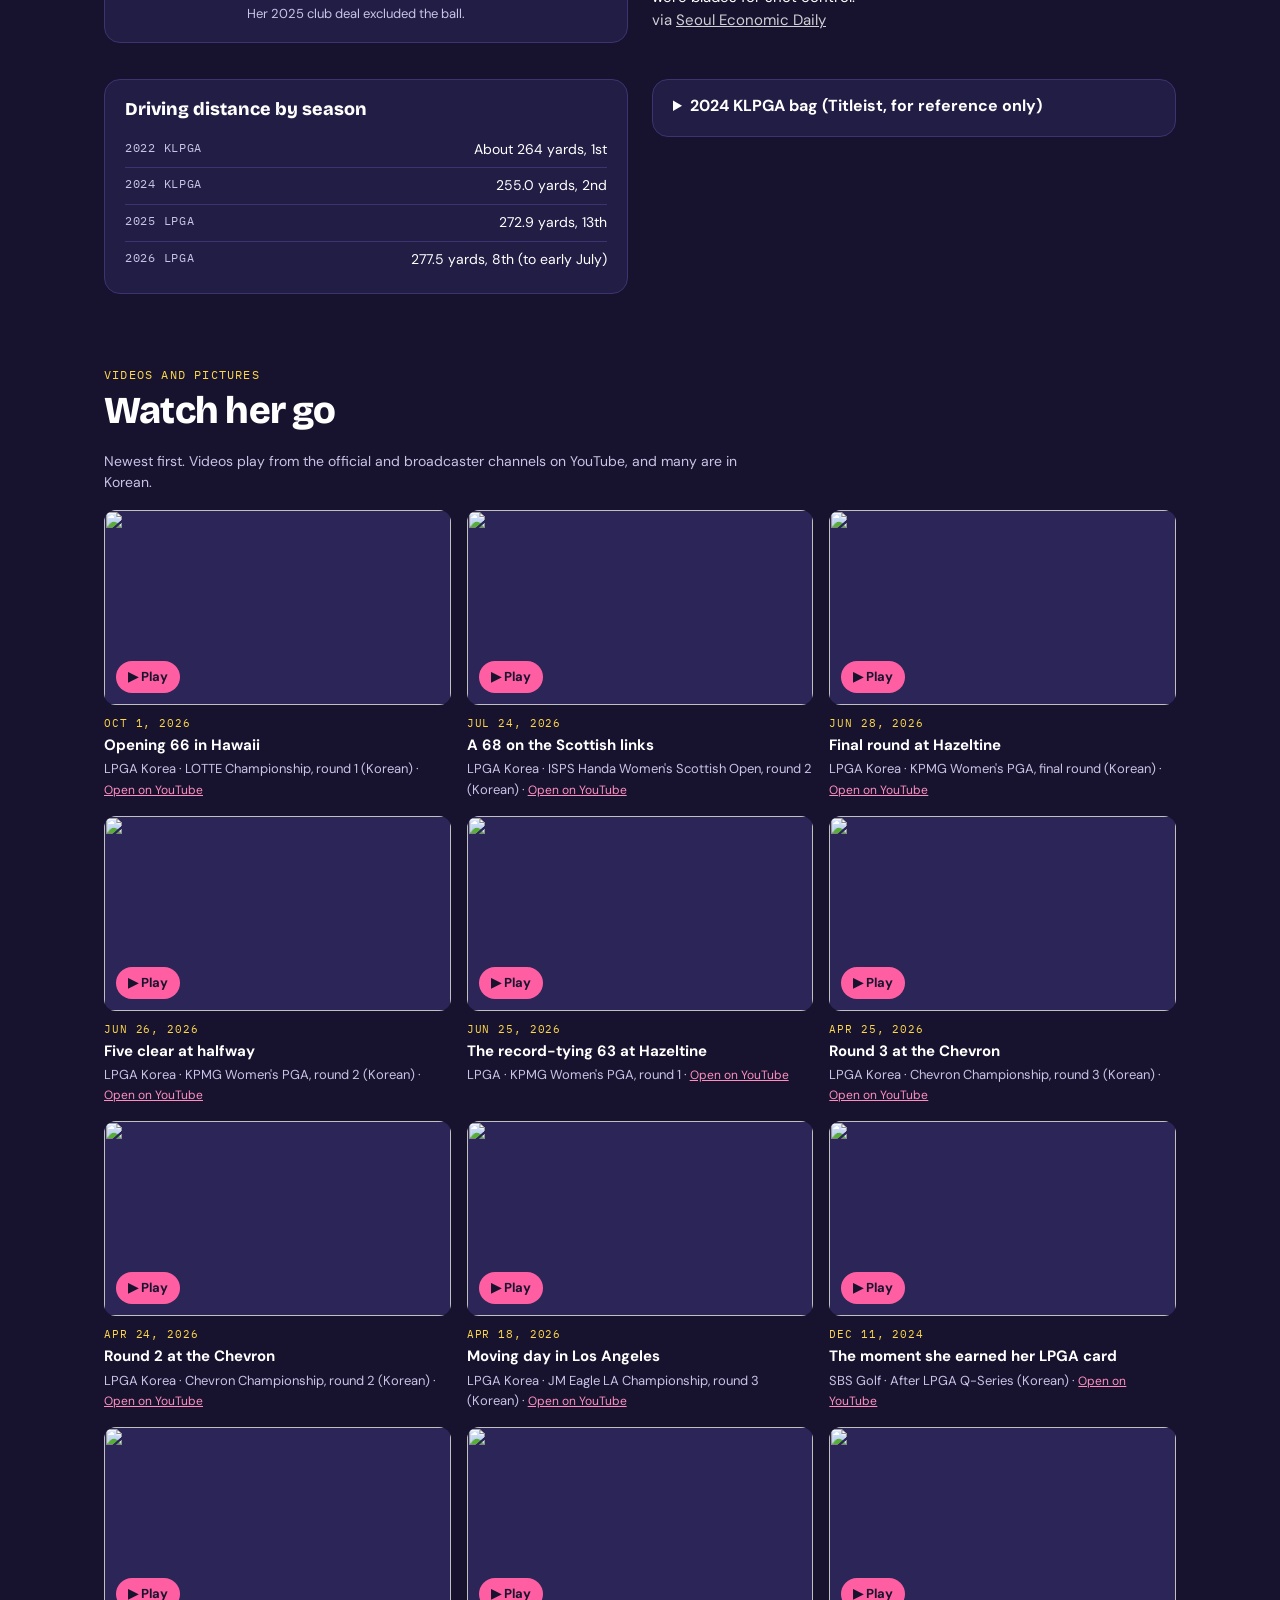
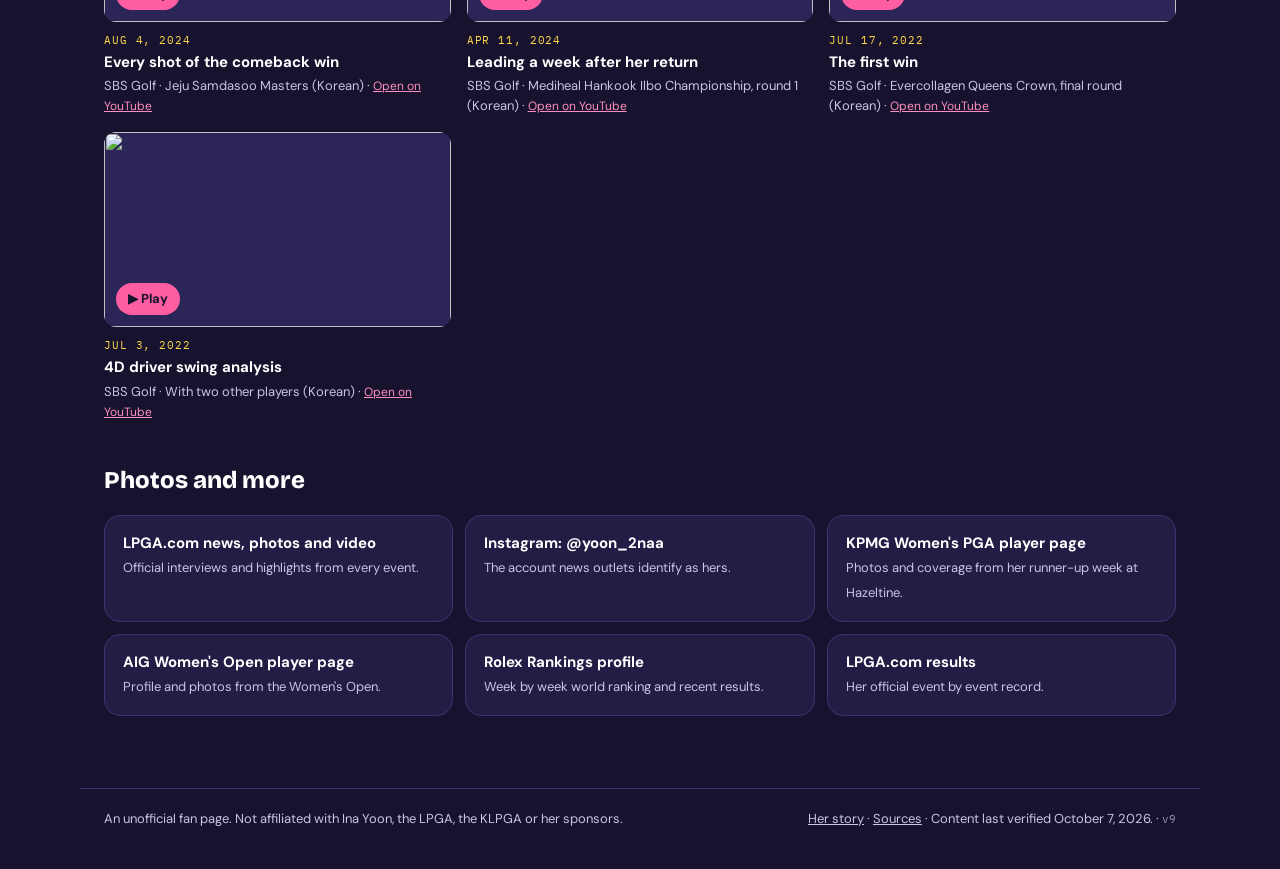
==== commit 5227e55c: "Add files via upload" ====
--- a/index.html
+++ b/index.html
@@ -40,7 +40,7 @@
       </div>
       <dl class="facts" id="facts"></dl>
     </div>
-    <aside id="live" class="live" aria-live="polite" aria-label="Live scoring"></aside>
+    <aside id="live" class="live" aria-label="Live scoring"></aside>
   </section>
 
   <section class="wrap" aria-label="Send a cheer"><div class="cheer" id="cheer" hidden></div></section>
@@ -85,7 +85,7 @@
 
 <footer class="wrap foot">
   <p>An unofficial fan page. Not affiliated with Ina Yoon, the LPGA, the KLPGA or her sponsors.</p>
-  <p><a href="story.html">Her story</a> &middot; <a href="sources.html">Sources</a> &middot; <span id="verified"></span></p>
+  <p><a href="story.html">Her story</a> &middot; <a href="sources.html">Sources</a> &middot; <span id="verified"></span> &middot; <span id="ver"></span></p>
 </footer>
 
 <script src="data/content.js"></script>
--- a/assets/style.css
+++ b/assets/style.css
@@ -53,9 +53,11 @@
 .live .where { font-size: 14px; font-weight: 500; margin: 0; }
 .live .nums { display: grid; grid-template-columns: repeat(3, minmax(0, 1fr)); gap: 8px; margin-top: 16px; }
 .live .num { background: var(--ink); color: var(--text); border-radius: 12px; padding: 12px 8px; text-align: center; }
-.live .num b { display: block; font-family: var(--display); font-weight: 800; font-size: 34px; line-height: 1.05; font-variant-numeric: tabular-nums; }
+.live .num { container-type: inline-size; min-width: 0; overflow: hidden; }
+.live .num b { display: block; font-family: var(--display); font-weight: 800; font-size: 28px; font-size: min(34px, 34cqw); line-height: 1.05; font-variant-numeric: tabular-nums; white-space: nowrap; }
 .live .num.hi b { color: var(--yellow); }
-.live .num.sm b { font-size: 24px; line-height: 1.5; white-space: nowrap; }
+/* The tee time is the longest value a tile holds ("10:55 PM"), so it scales with the tile width */
+.live .num.sm b { font-size: 15px; font-size: min(24px, 19cqw); line-height: 1.5; }
 .live .num span { display: block; font-family: var(--mono); font-size: 10.5px; line-height: 1.4; letter-spacing: 0.06em; text-transform: uppercase; color: var(--muted); }
 .live .rounds { font-family: var(--mono); font-size: 14px; margin: 14px 0 0; }
 .live .meta { font-size: 13px; margin: 12px 0 0; display: flex; flex-wrap: wrap; gap: 4px 16px; justify-content: space-between; }
@@ -193,7 +195,6 @@
   .top nav a { padding: 10px 9px; font-size: 13px; }
   .top { position: static; }
   .stat b { font-size: 32px; }
-  .live .num b { font-size: 28px; }
   .club { grid-template-columns: 84px minmax(0, 1fr); }
 }
 
@@ -254,9 +255,15 @@
 .cheer-btn:active { transform: scale(0.95); }
 .cheer-btn:disabled { cursor: default; opacity: 0.85; }
 .cheer-btn .spark { width: 10px; height: 10px; border-radius: 50%; background: var(--yellow); box-shadow: 0 0 0 3px var(--ink); }
-.cheer-btn .dot { position: absolute; left: 50%; top: 50%; width: 8px; height: 8px; margin: -4px 0 0 -4px; border-radius: 50%; background: var(--pink-soft); pointer-events: none; animation: cheer-pop 0.65s ease-out forwards; }
-.cheer-btn .dot.y { background: var(--yellow); }
-@keyframes cheer-pop { to { transform: translate(var(--dx), var(--dy)) scale(0.2); opacity: 0; } }
+.fx { position: fixed; inset: 0; pointer-events: none; z-index: 50; overflow: hidden; }
+.fx-p { position: absolute; border-radius: 50%; background: currentColor; opacity: 0; will-change: transform, opacity; }
+.fx-p.ring { background: transparent; border: 2px solid currentColor; }
 .cheer-text { flex: 1 1 220px; min-width: 0; }
 .cheer-count { margin: 0; font-weight: 700; font-size: 16px; font-variant-numeric: tabular-nums; }
 .cheer-note { margin: 2px 0 0; font-size: 13px; color: var(--muted); min-height: 1.3em; }
+
+/* v9: countdown and last-result line on the live card */
+.live .cd .num b { color: var(--yellow); }
+.live .cd-note { font-size: 12.5px; margin: 10px 0 0; }
+.live .last { font-size: 14px; font-weight: 500; margin: 12px 0 0; padding-top: 12px; border-top: 1px solid rgba(23, 19, 46, 0.25); }
+#ver { font-family: var(--mono); font-size: 11px; opacity: 0.75; }
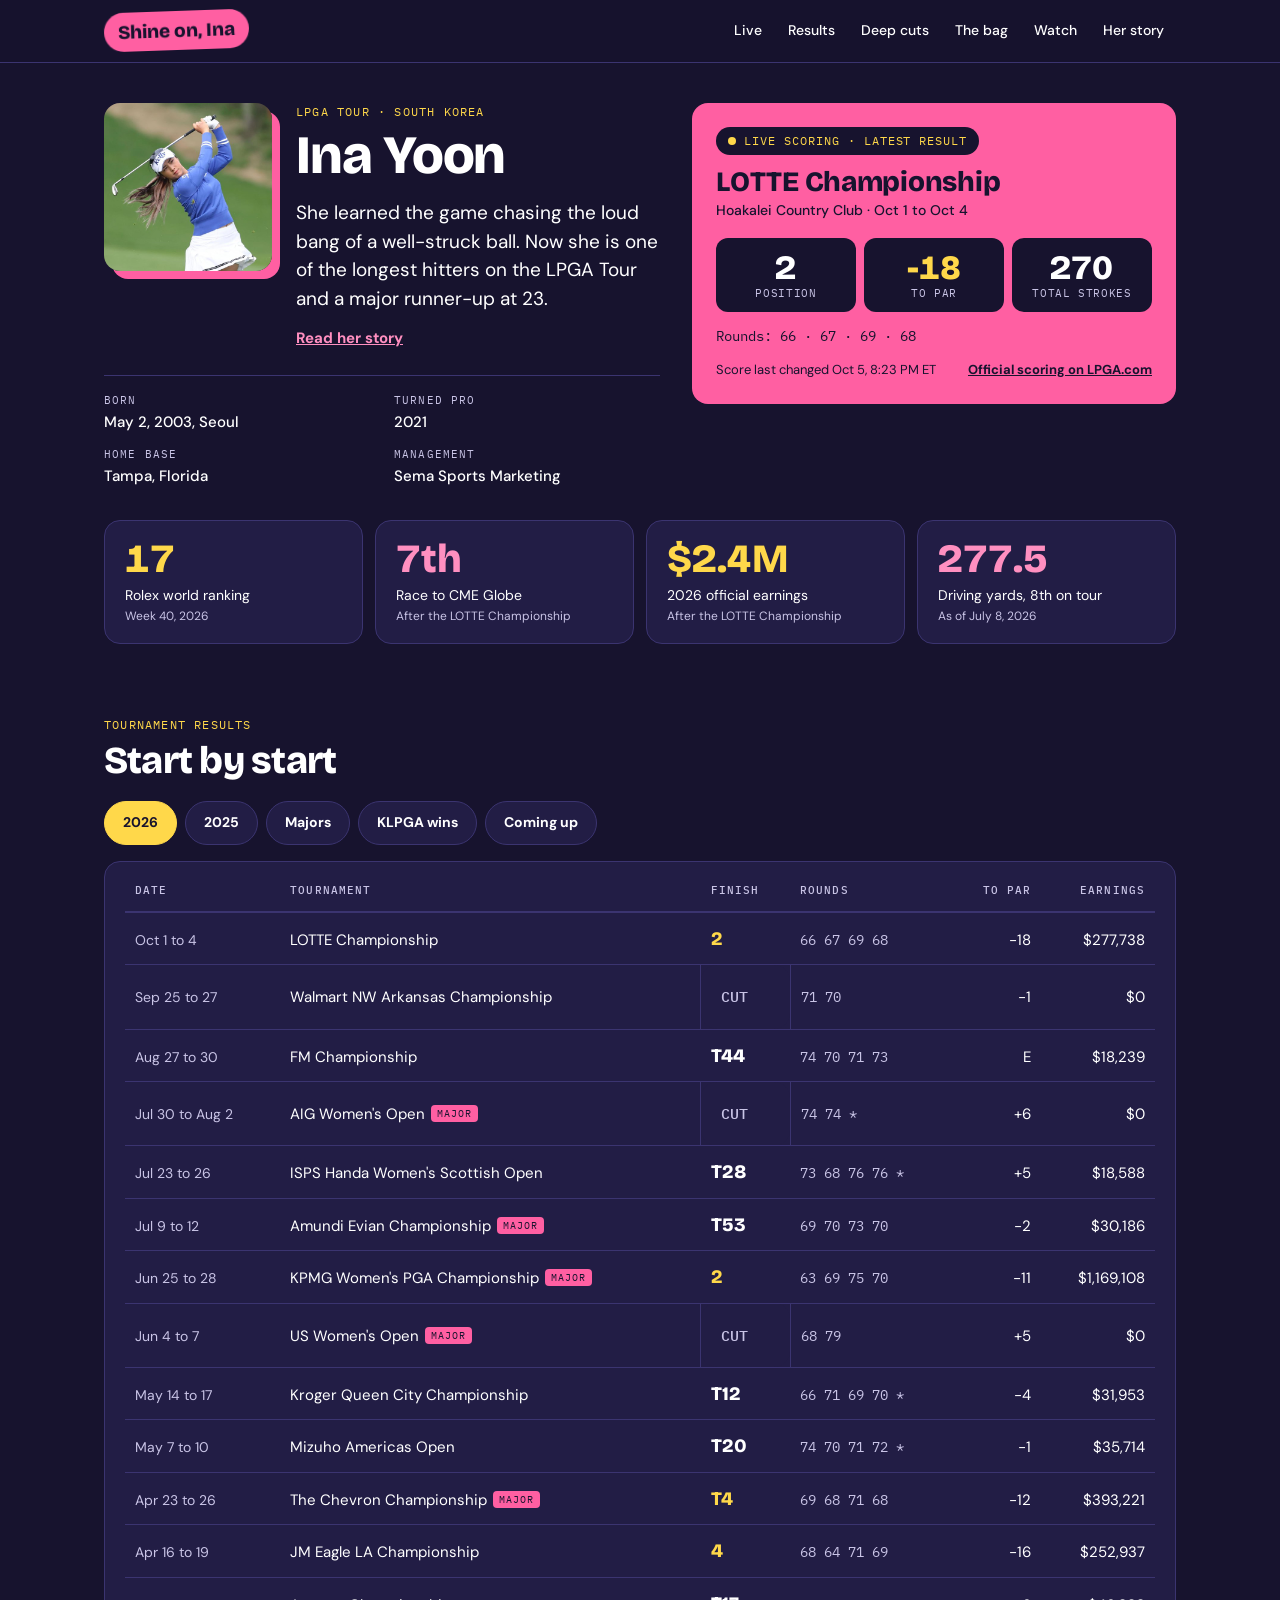
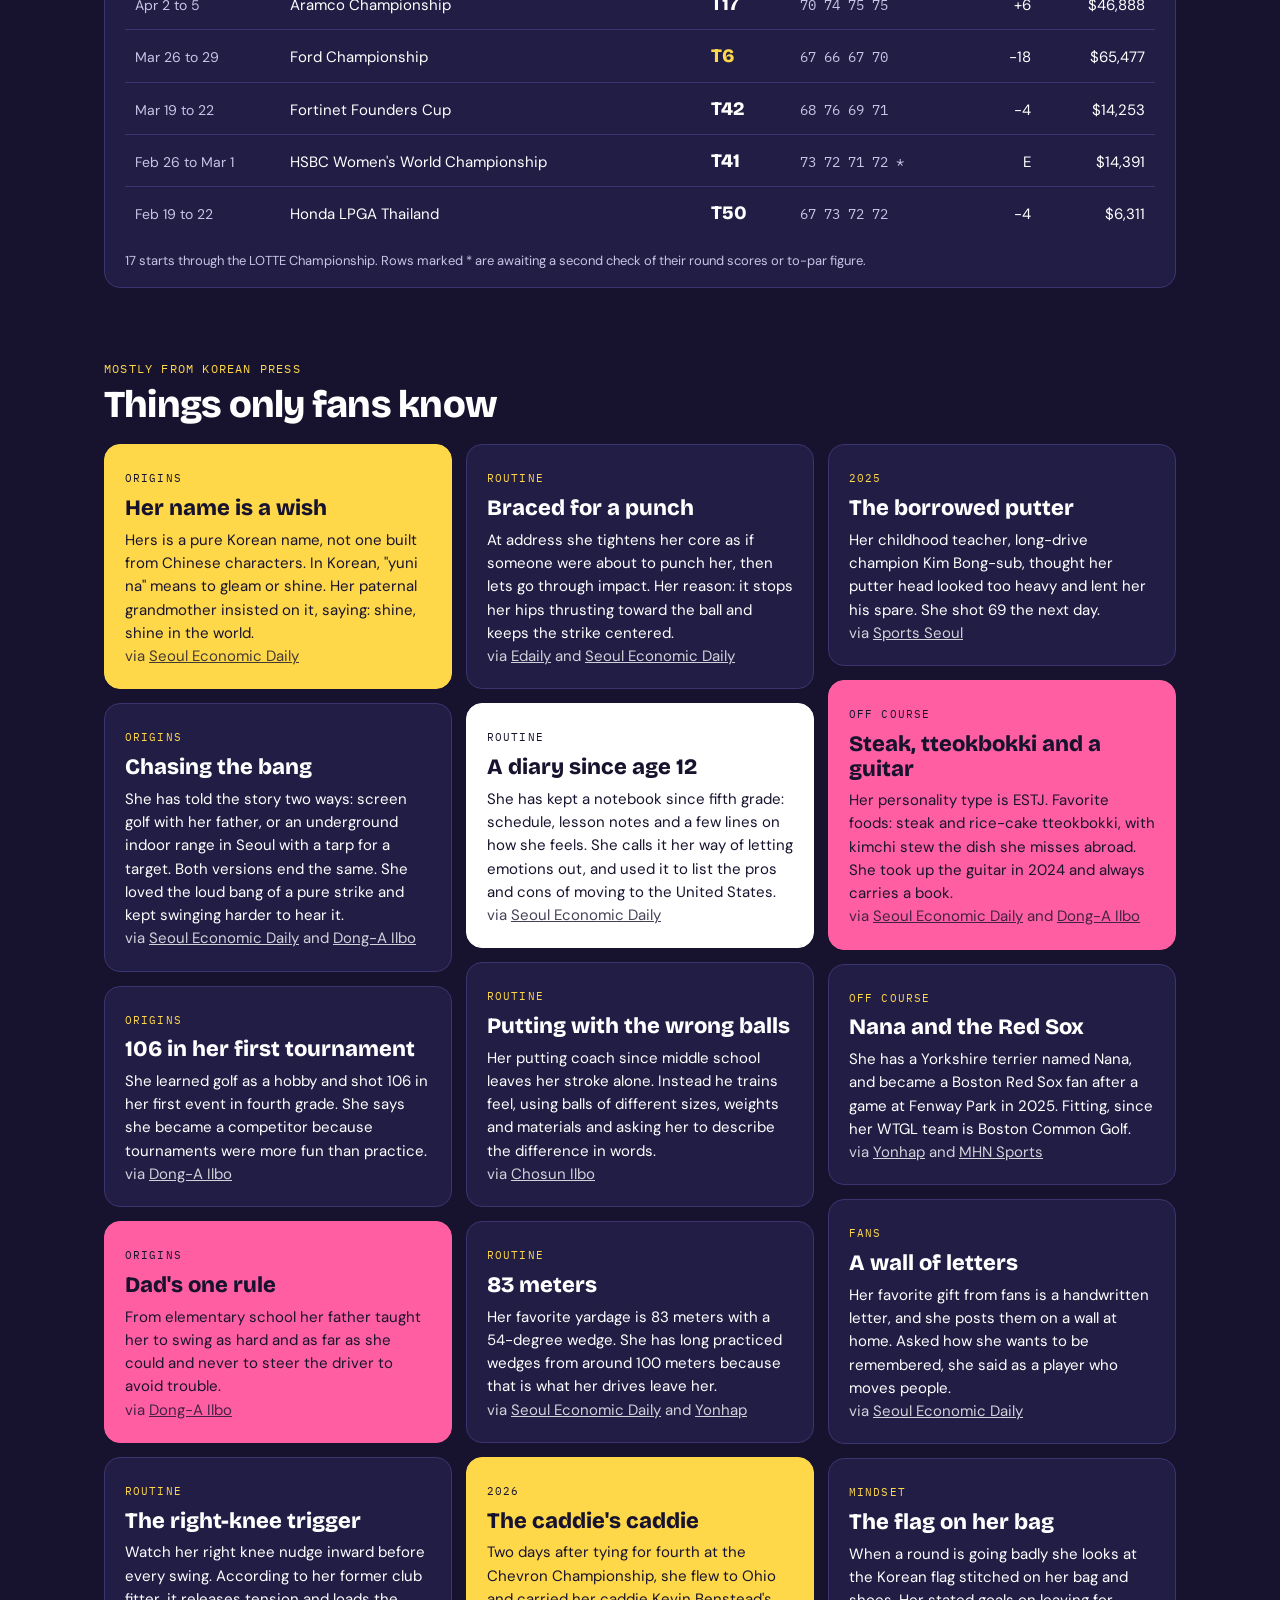
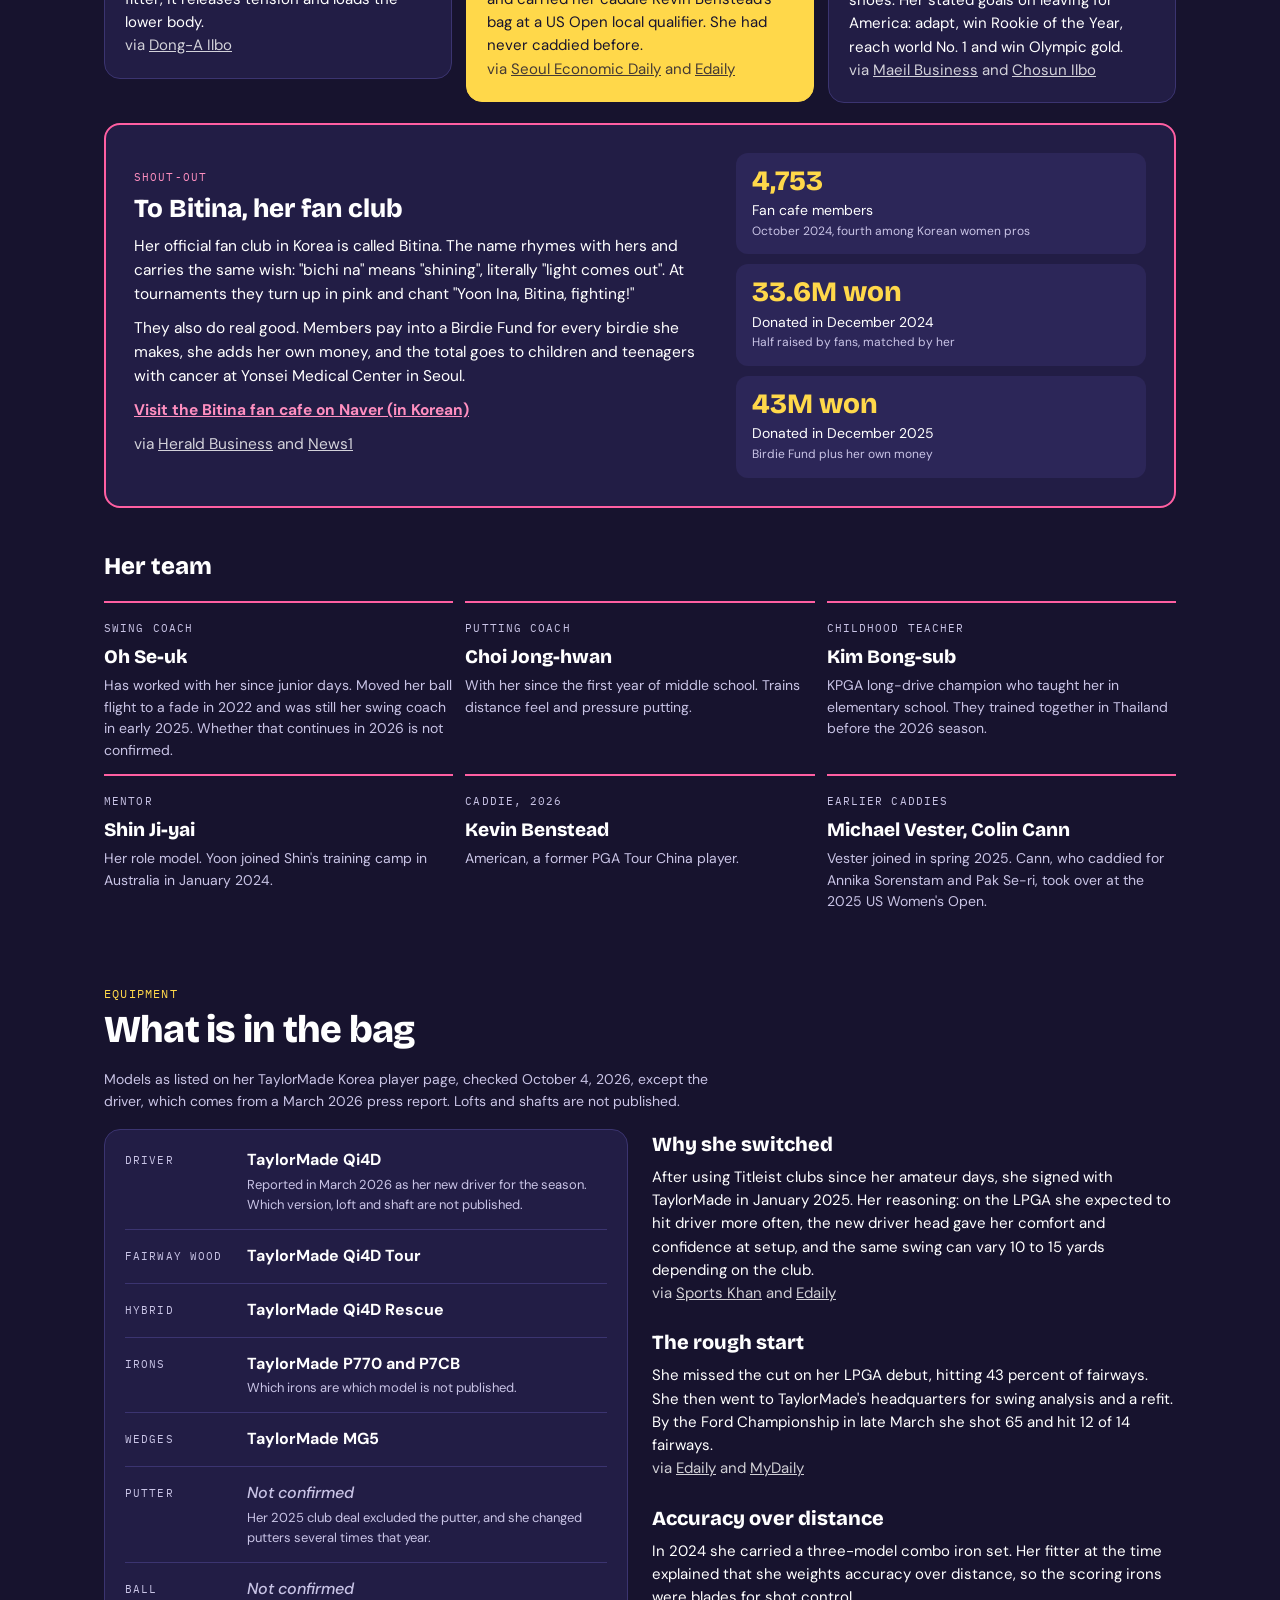
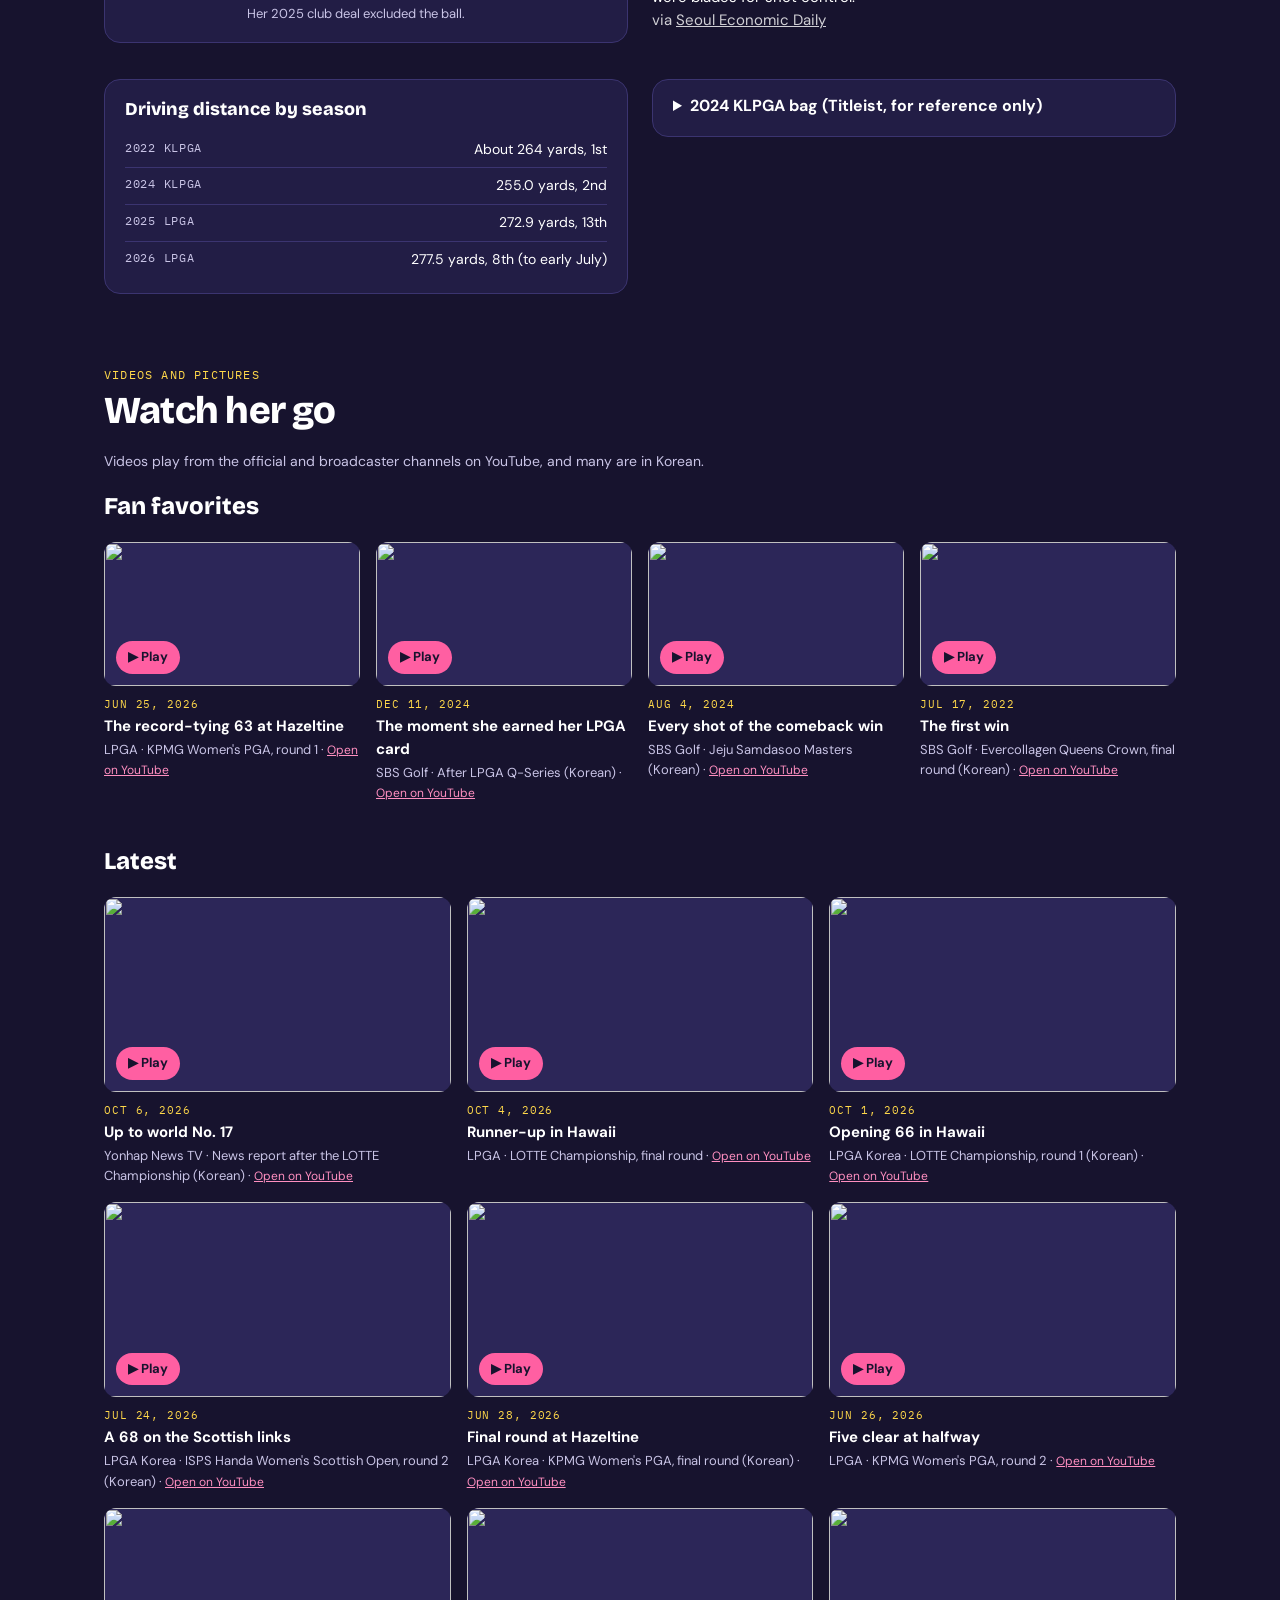
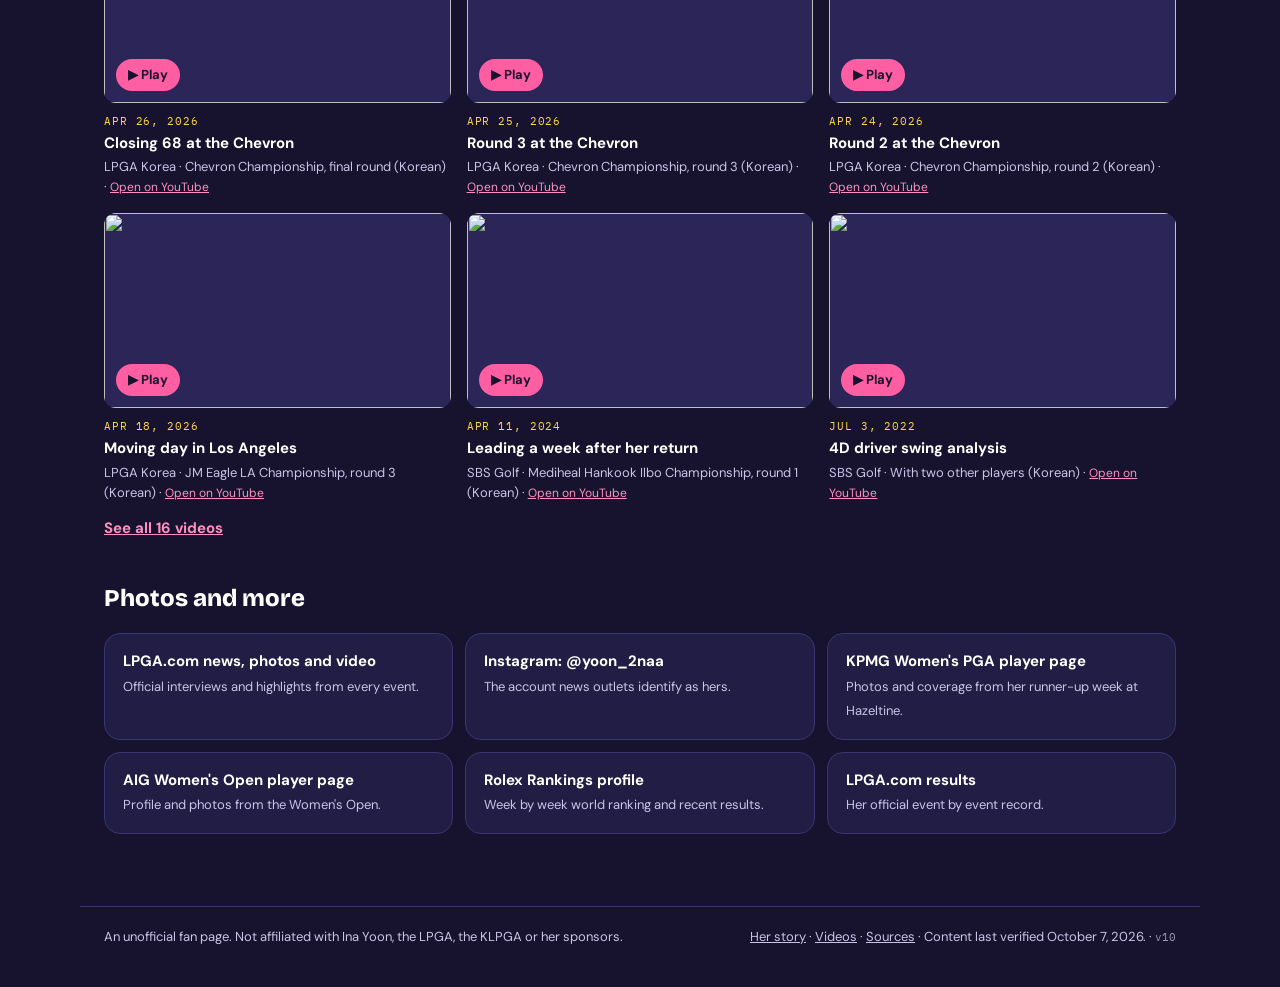
==== commit 0524ec8f: "Add files via upload" ====
--- a/index.html
+++ b/index.html
@@ -76,8 +76,14 @@
 
   <section id="watch" class="wrap sec">
     <div class="sec-head"><p class="label">Videos and pictures</p><h2>Watch her go</h2></div>
-    <p class="asof">Newest first. Videos play from the official and broadcaster channels on YouTube, and many are in Korean.</p>
+    <p class="asof">Videos play from the official and broadcaster channels on YouTube, and many are in Korean.</p>
+    <div id="fav-block">
+      <h3 class="sub tight">Fan favorites</h3>
+      <div class="videos four" id="videos-fav"></div>
+    </div>
+    <h3 class="sub">Latest</h3>
     <div class="videos" id="videos"></div>
+    <p class="more"><a href="videos.html" id="videos-more">See all videos</a></p>
     <h3 class="sub">Photos and more</h3>
     <div class="links" id="links"></div>
   </section>
@@ -85,7 +91,7 @@
 
 <footer class="wrap foot">
   <p>An unofficial fan page. Not affiliated with Ina Yoon, the LPGA, the KLPGA or her sponsors.</p>
-  <p><a href="story.html">Her story</a> &middot; <a href="sources.html">Sources</a> &middot; <span id="verified"></span> &middot; <span id="ver"></span></p>
+  <p><a href="story.html">Her story</a> &middot; <a href="videos.html">Videos</a> &middot; <a href="sources.html">Sources</a> &middot; <span id="verified"></span> &middot; <span id="ver"></span></p>
 </footer>
 
 <script src="data/content.js"></script>
--- a/assets/style.css
+++ b/assets/style.css
@@ -267,3 +267,12 @@
 .live .cd-note { font-size: 12.5px; margin: 10px 0 0; }
 .live .last { font-size: 14px; font-weight: 500; margin: 12px 0 0; padding-top: 12px; border-top: 1px solid rgba(23, 19, 46, 0.25); }
 #ver { font-family: var(--mono); font-size: 11px; opacity: 0.75; }
+
+/* v10: favorites row and the all-videos page */
+.videos.four { grid-template-columns: repeat(4, minmax(0, 1fr)); }
+h3.sub.tight { margin-top: 8px; }
+h2.year { font-family: var(--mono); font-weight: 500; font-size: 14px; letter-spacing: 0.12em; color: var(--yellow); margin: 36px 0 14px; padding-bottom: 8px; border-bottom: 1px solid var(--line); }
+h2.year:first-child { margin-top: 8px; }
+#fav-block[hidden] { display: none; }
+@media (max-width: 860px) { .videos.four { grid-template-columns: repeat(2, minmax(0, 1fr)); } }
+@media (max-width: 560px) { .videos.four { grid-template-columns: minmax(0, 1fr); } }
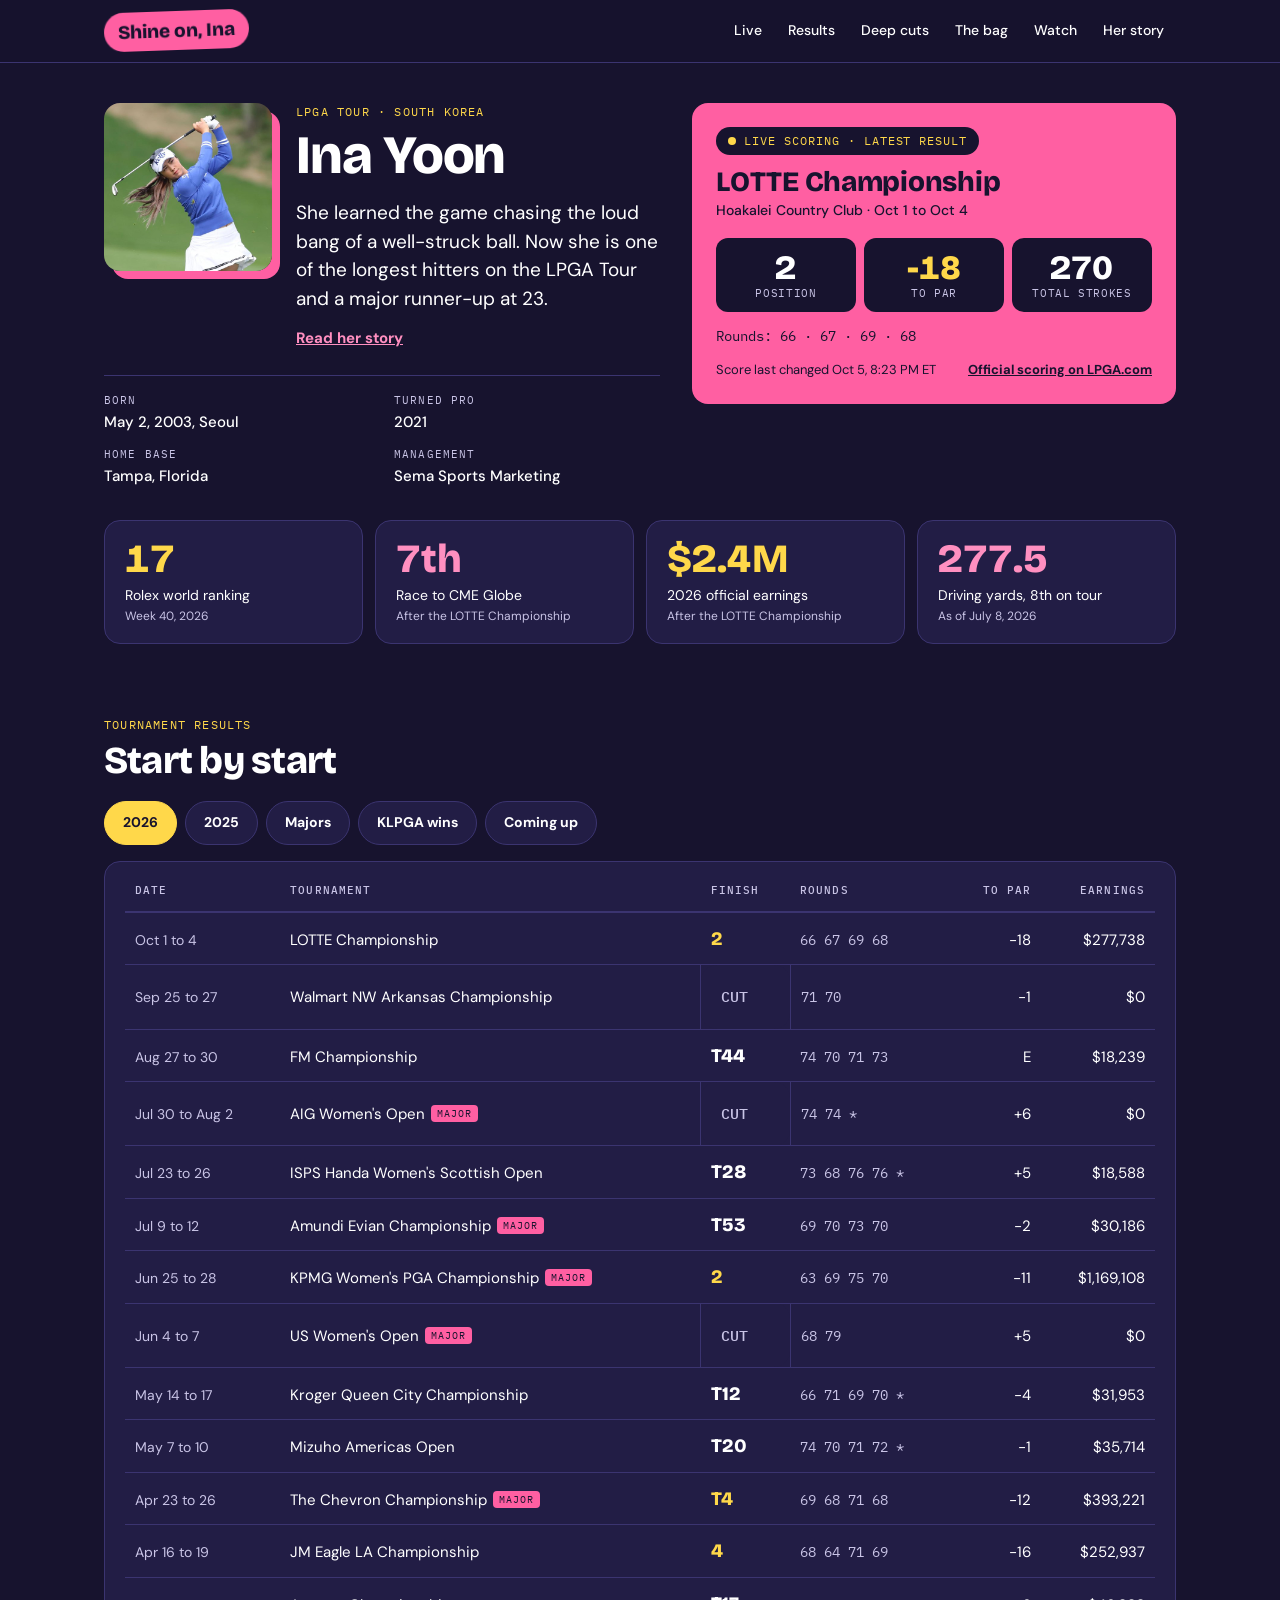
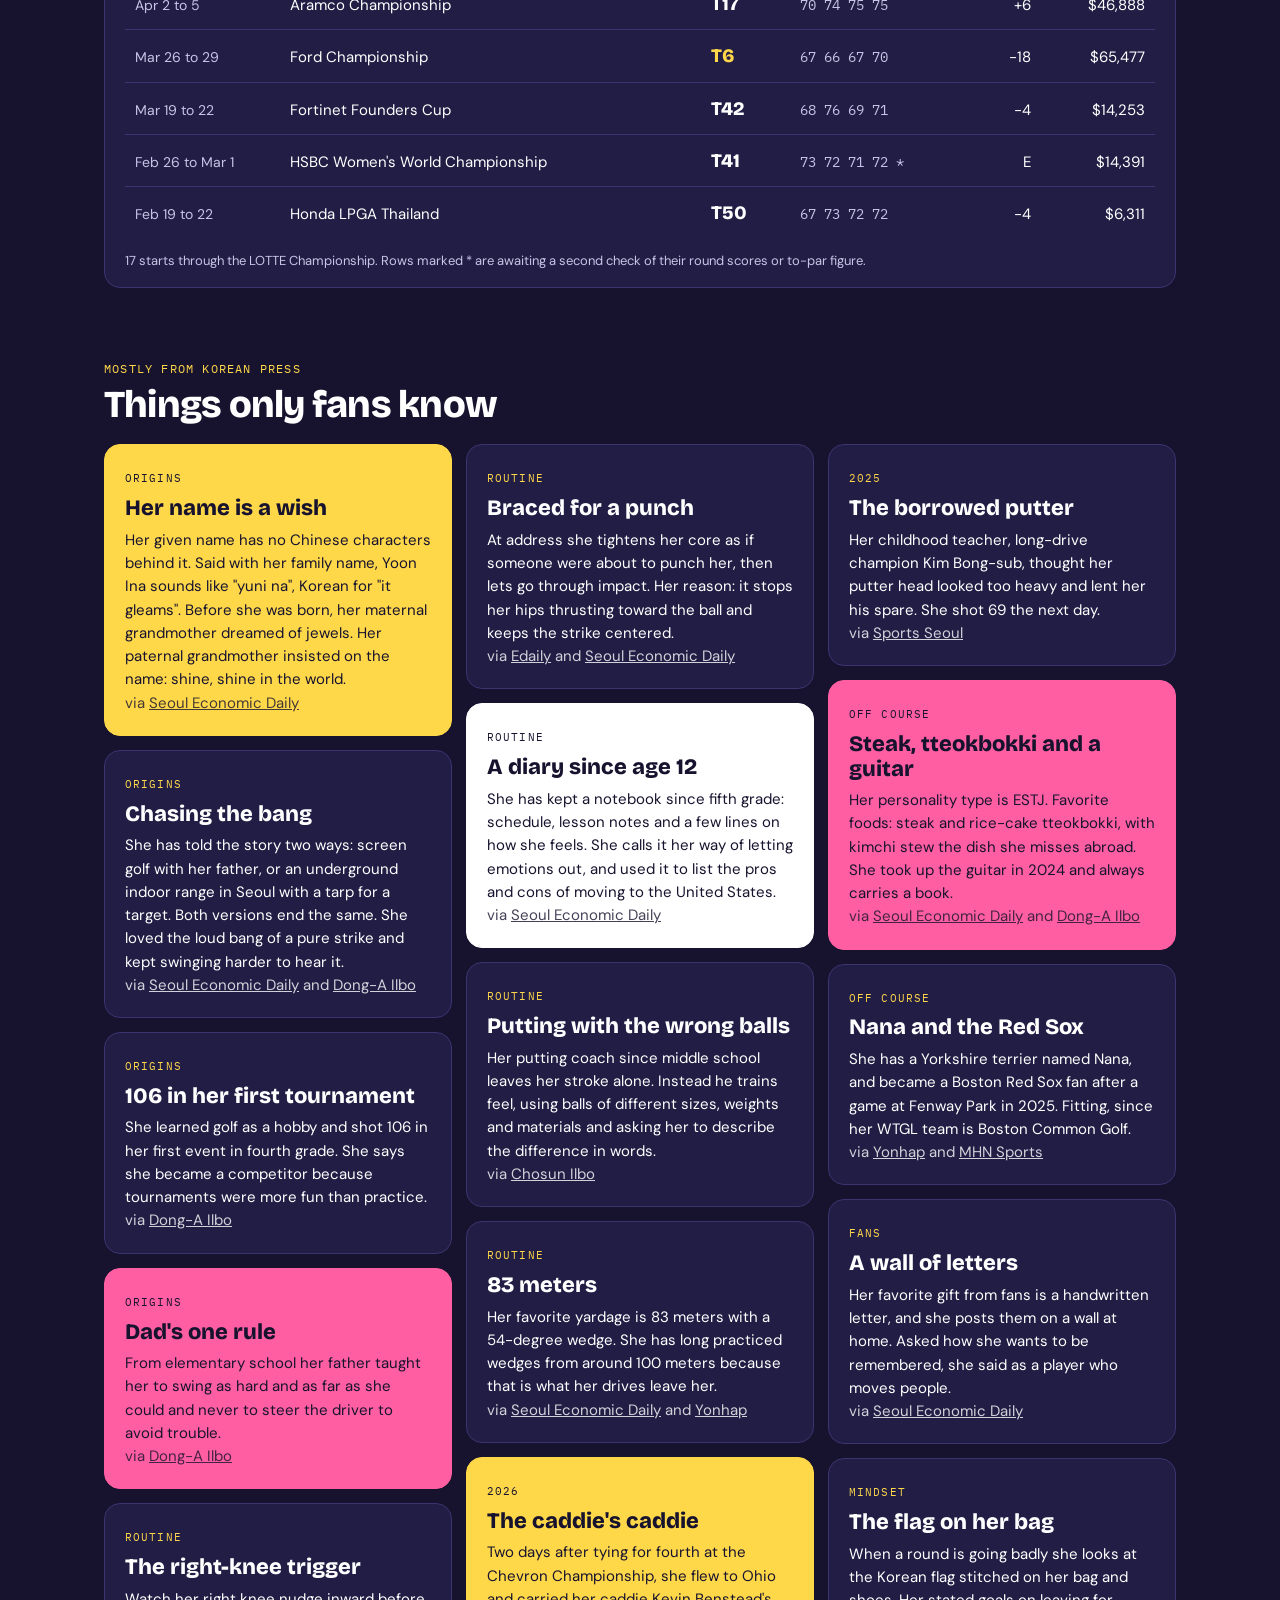
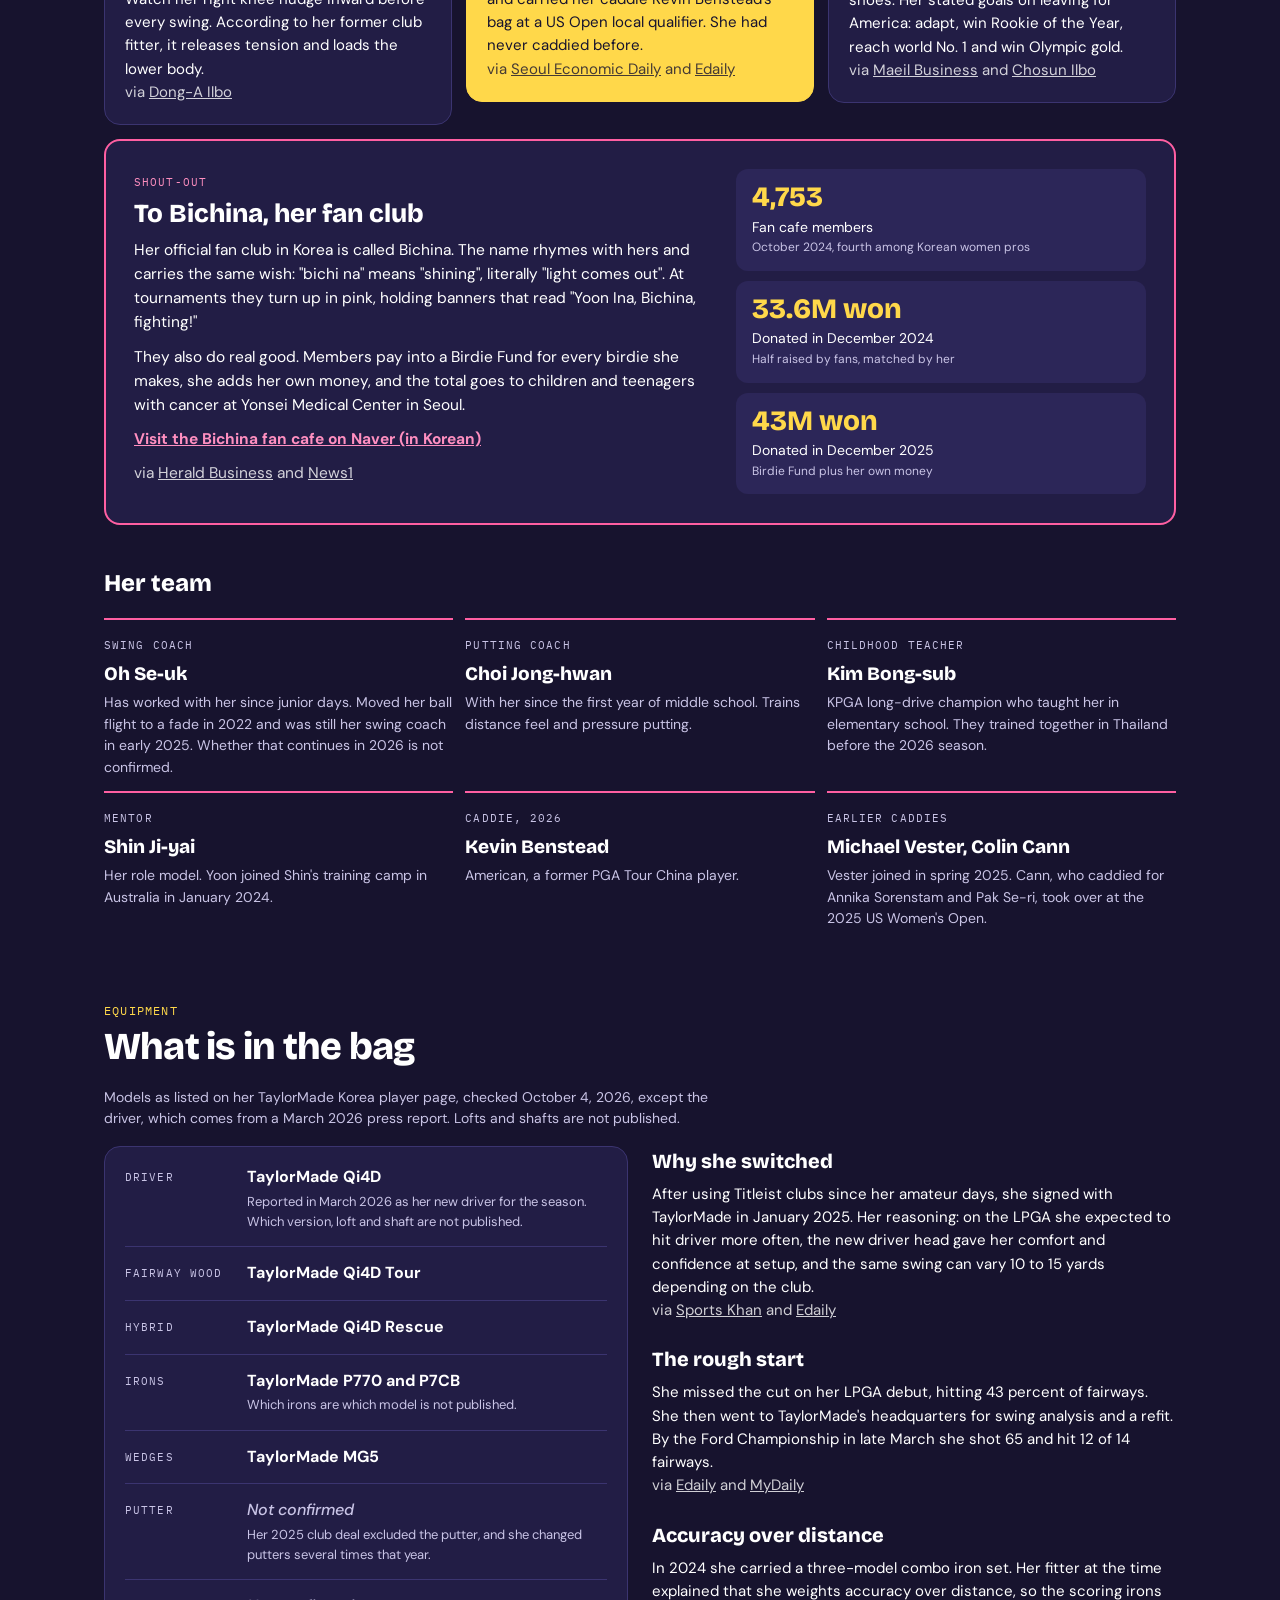
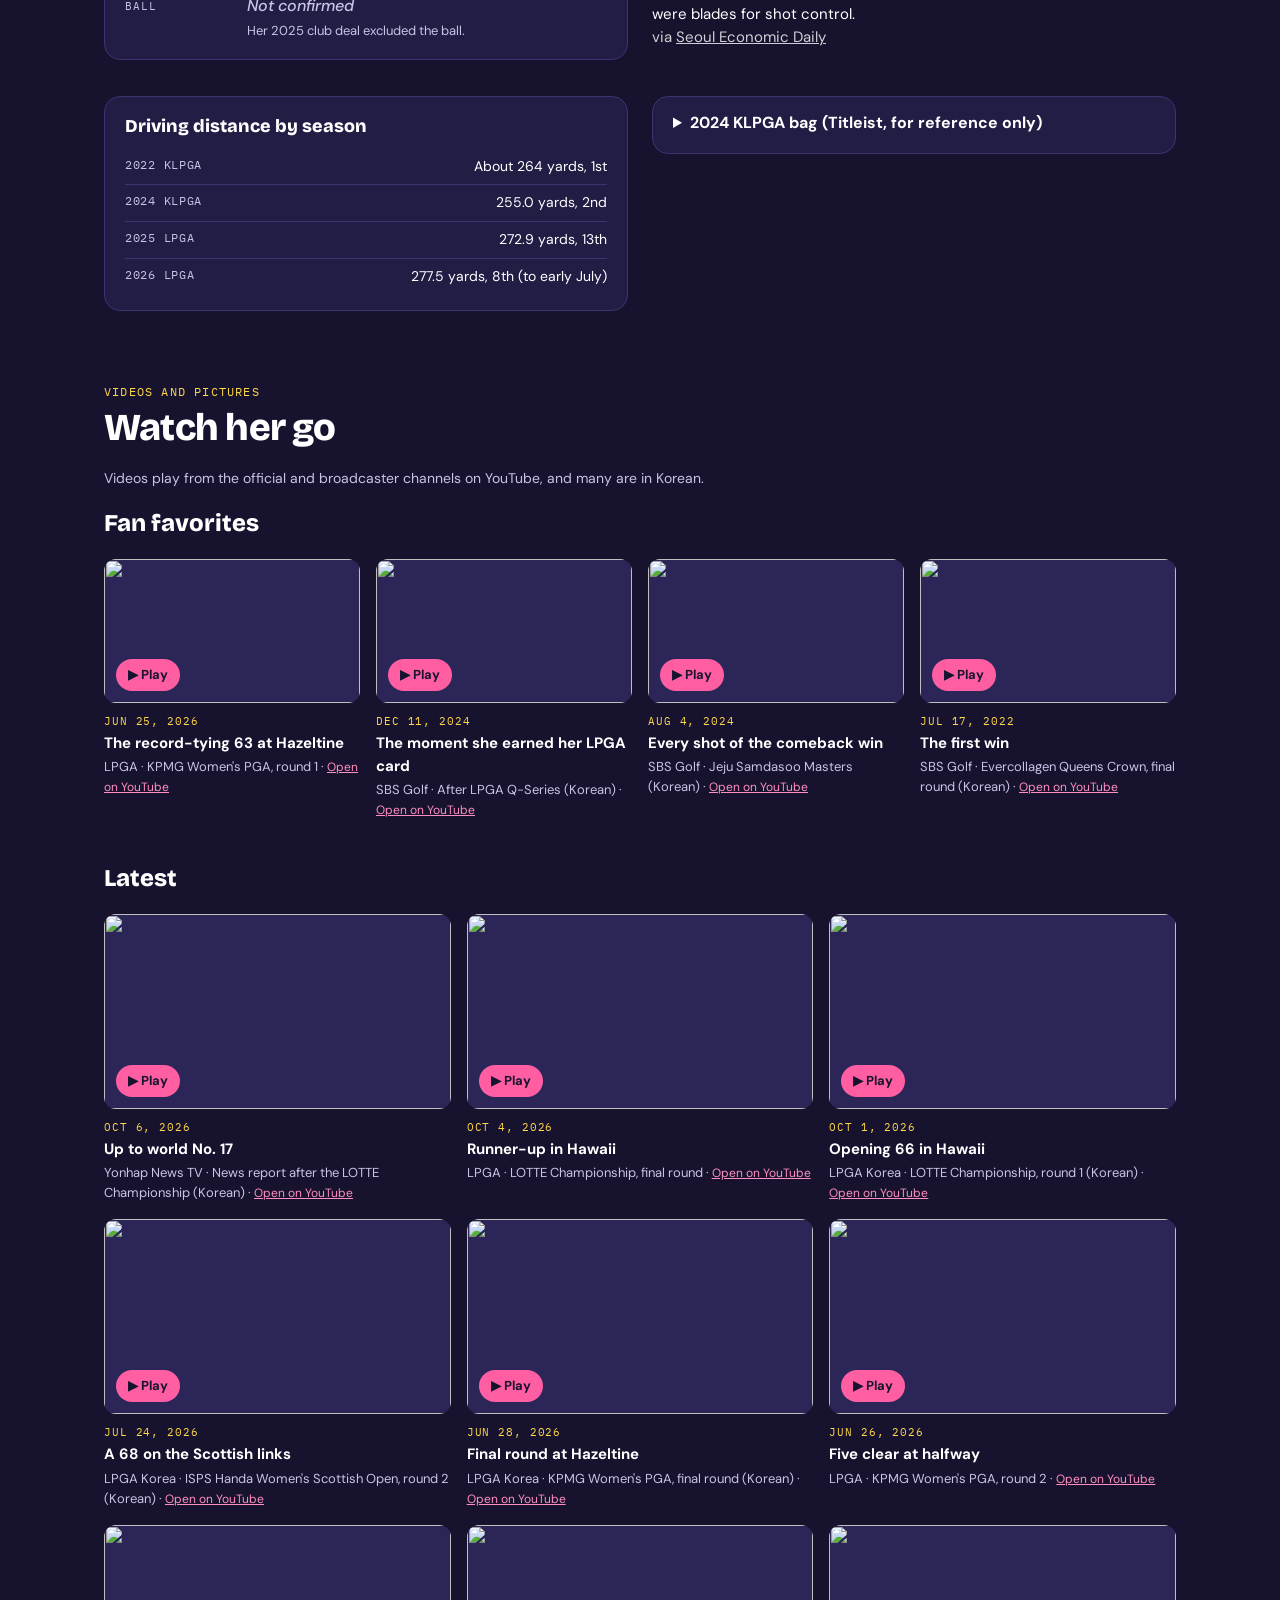
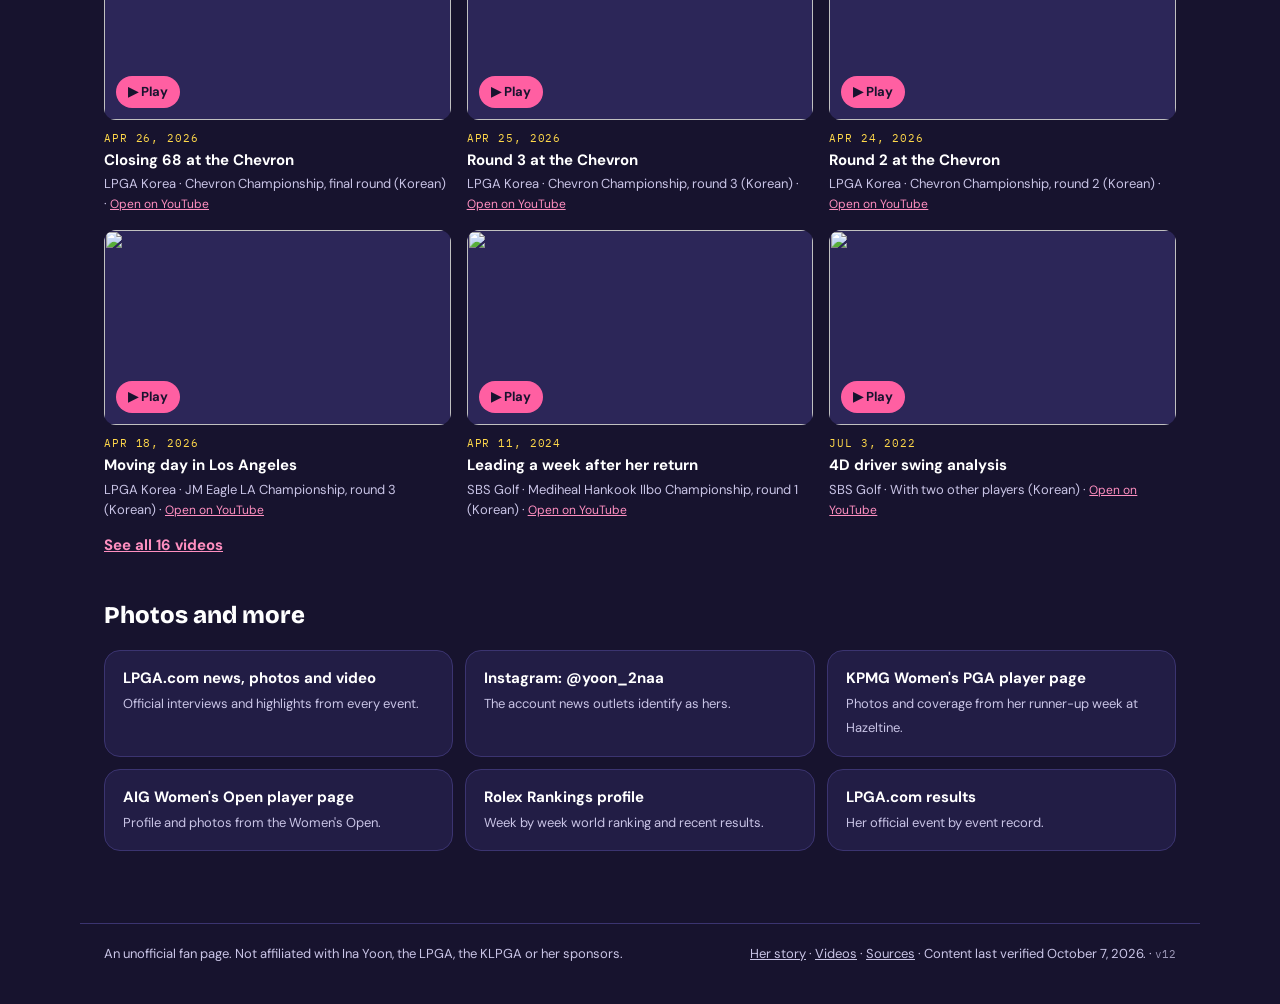
==== commit 33a2ae14: "Add files via upload" ====
--- a/index.html
+++ b/index.html
@@ -3,8 +3,22 @@
 <head>
 <meta charset="utf-8">
 <meta name="viewport" content="width=device-width, initial-scale=1">
-<title>Ina Yoon Fan Page: Scores, Stories and Deep Cuts</title>
-<meta name="description" content="An unofficial fan page for LPGA golfer Ina Yoon: live tournament progress, results, what is in her bag, videos, and stories from Korean press.">
+<title>Ina Yoon (Yoon Ina) Fan Page: Scores, Stories and Deep Cuts</title>
+<meta name="description" content="An unofficial fan page for LPGA golfer Ina Yoon (Yoon Ina in Korea): live tournament progress, results, what is in her bag, videos, and stories from Korean press.">
+<link rel="canonical" href="https://yoonshine.com/">
+<meta property="og:type" content="website">
+<meta property="og:site_name" content="Shine on, Ina">
+<meta property="og:title" content="Ina Yoon (Yoon Ina) Fan Page: Scores, Stories and Deep Cuts">
+<meta property="og:description" content="An unofficial fan page for LPGA golfer Ina Yoon (Yoon Ina in Korea): live tournament progress, results, what is in her bag, videos, and stories from Korean press.">
+<meta property="og:url" content="https://yoonshine.com/">
+<meta property="og:image" content="https://yoonshine.com/assets/og-card.png">
+<meta property="og:image:width" content="1200">
+<meta property="og:image:height" content="630">
+<meta property="og:image:alt" content="Shine on, Ina: an unofficial fan page for LPGA golfer Ina Yoon">
+<meta name="twitter:card" content="summary_large_image">
+<meta name="twitter:title" content="Ina Yoon (Yoon Ina) Fan Page: Scores, Stories and Deep Cuts">
+<meta name="twitter:description" content="An unofficial fan page for LPGA golfer Ina Yoon (Yoon Ina in Korea): live tournament progress, results, what is in her bag, videos, and stories from Korean press.">
+<meta name="twitter:image" content="https://yoonshine.com/assets/og-card.png">
 <link rel="preconnect" href="https://fonts.googleapis.com">
 <link rel="preconnect" href="https://fonts.gstatic.com" crossorigin>
 <link rel="stylesheet" href="https://fonts.googleapis.com/css2?family=Bricolage+Grotesque:opsz,wght@12..96,600;12..96,800&family=DM+Sans:wght@400;500;700&family=IBM+Plex+Mono:wght@400;500&display=swap">
--- a/assets/style.css
+++ b/assets/style.css
@@ -247,20 +247,47 @@
 }
 @media (max-width: 380px) { .top nav a { font-size: 12px; padding: 10px 5px; } }
 
-/* v6: cheer button */
-.cheer { display: flex; flex-wrap: wrap; align-items: center; gap: 12px 20px; margin: 0 0 16px; padding: 14px 18px; background: var(--panel); border: 1px solid var(--line); border-radius: var(--r); }
+/* v11: cheer bar (scoreboard, goal, headline) */
+.cheer { display: grid; grid-template-columns: auto minmax(0, 1fr); gap: 18px 32px; align-items: center; margin: 0 0 16px; padding: 18px 24px; background: var(--panel); border: 1px solid var(--line); border-radius: var(--r); }
 .cheer[hidden] { display: none; }
-.cheer-btn { position: relative; font: inherit; font-family: var(--display); font-weight: 800; font-size: 17px; color: var(--ink); background: var(--pink); border: 0; border-radius: 999px; padding: 12px 22px; min-height: 46px; cursor: pointer; display: inline-flex; align-items: center; gap: 10px; transition: transform 0.12s ease; }
-.cheer-btn:hover { background: var(--pink-soft); }
+.cheer-left { display: flex; align-items: center; gap: 22px; }
+.cheer-btn { position: relative; font: inherit; font-family: var(--display); font-weight: 800; font-size: 22px; color: var(--ink); background: var(--pink); border: 0; border-radius: 999px; padding: 14px 28px; min-height: 54px; cursor: pointer; display: inline-flex; align-items: center; gap: 10px; white-space: nowrap; box-shadow: 0 0 0 6px rgba(255, 95, 162, 0.18), 0 0 0 14px rgba(255, 95, 162, 0.07); transition: transform 0.12s ease, box-shadow 0.2s ease; }
+.cheer-btn:hover { background: var(--pink-soft); box-shadow: 0 0 0 7px rgba(255, 95, 162, 0.25), 0 0 0 16px rgba(255, 95, 162, 0.1); }
 .cheer-btn:active { transform: scale(0.95); }
-.cheer-btn:disabled { cursor: default; opacity: 0.85; }
-.cheer-btn .spark { width: 10px; height: 10px; border-radius: 50%; background: var(--yellow); box-shadow: 0 0 0 3px var(--ink); }
+.cheer-btn:disabled { cursor: default; }
+.cheer-btn.spent, .cheer-btn.spent:hover { background: #6E6A8A; color: #E4E1F2; box-shadow: none; cursor: not-allowed; transform: none; }
+.cheer-btn.spent .ball { opacity: 0.45; }
+@media (max-width: 380px) { .cheer-btn.spent { font-size: 17px; padding: 12px 14px; gap: 8px; } }
+.cheer-btn .ball { width: 16px; height: 16px; border-radius: 50%; background: #fff; box-shadow: inset -3px -3px 0 rgba(0, 0, 0, 0.12); flex: none; }
+.board-wrap { display: flex; flex-direction: column; gap: 6px; }
+.board { display: flex; gap: 4px; }
+.board b { position: relative; font-family: var(--display); font-weight: 800; font-size: 34px; line-height: 1; min-width: 30px; padding: 8px 6px; text-align: center; color: var(--yellow); background: var(--ink); border-radius: 6px; font-variant-numeric: tabular-nums; }
+.board b::after { content: ""; position: absolute; left: 0; right: 0; top: 50%; height: 1px; background: rgba(0, 0, 0, 0.55); }
+.board b.dim { color: rgba(255, 216, 74, 0.25); }
+.board.bump b:not(.dim) { animation: flip 0.35s ease; }
+@keyframes flip { 0% { transform: rotateX(0); } 50% { transform: rotateX(90deg); } 100% { transform: rotateX(0); } }
+.board-label { font-family: var(--mono); font-size: 11px; letter-spacing: 0.1em; text-transform: uppercase; color: var(--muted); }
+.cheer-goal { min-width: 0; }
+.cheer-head { margin: 0; font-family: var(--display); font-weight: 800; font-size: 20px; line-height: 1.2; }
+.cheer-sub { margin: 4px 0 10px; font-size: 13.5px; color: var(--muted); }
+.goal-bar { height: 14px; border-radius: 999px; background: var(--ink); overflow: hidden; position: relative; }
+.goal-bar i { position: absolute; inset: 0 auto 0 0; width: 0; border-radius: 999px; background: repeating-linear-gradient(-45deg, var(--pink) 0 10px, var(--pink-soft) 10px 20px); transition: width 0.6s ease; }
+.goal-bar.done i { background: repeating-linear-gradient(-45deg, var(--yellow) 0 10px, #ffe58a 10px 20px); }
+.cheer-foot { display: flex; flex-wrap: wrap; gap: 4px 16px; justify-content: space-between; margin-top: 8px; }
+.cheer-meta { margin: 0; font-size: 13px; color: var(--muted); font-variant-numeric: tabular-nums; }
+.cheer-note { margin: 0; font-size: 13px; font-weight: 700; color: var(--pink-soft); min-height: 1.3em; }
+@media (prefers-reduced-motion: reduce) { .board.bump b:not(.dim) { animation: none; } .goal-bar i { transition: none; } }
+@media (max-width: 860px) { .cheer { grid-template-columns: minmax(0, 1fr); } }
+@media (max-width: 420px) {
+  .cheer { padding: 16px; }
+  .cheer-left { gap: 14px; }
+  .cheer-btn { font-size: 19px; padding: 12px 20px; min-height: 50px; }
+  .board b { font-size: 28px; min-width: 24px; padding: 7px 4px; }
+  .cheer-head { font-size: 18px; }
+}
 .fx { position: fixed; inset: 0; pointer-events: none; z-index: 50; overflow: hidden; }
 .fx-p { position: absolute; border-radius: 50%; background: currentColor; opacity: 0; will-change: transform, opacity; }
 .fx-p.ring { background: transparent; border: 2px solid currentColor; }
-.cheer-text { flex: 1 1 220px; min-width: 0; }
-.cheer-count { margin: 0; font-weight: 700; font-size: 16px; font-variant-numeric: tabular-nums; }
-.cheer-note { margin: 2px 0 0; font-size: 13px; color: var(--muted); min-height: 1.3em; }
 
 /* v9: countdown and last-result line on the live card */
 .live .cd .num b { color: var(--yellow); }
